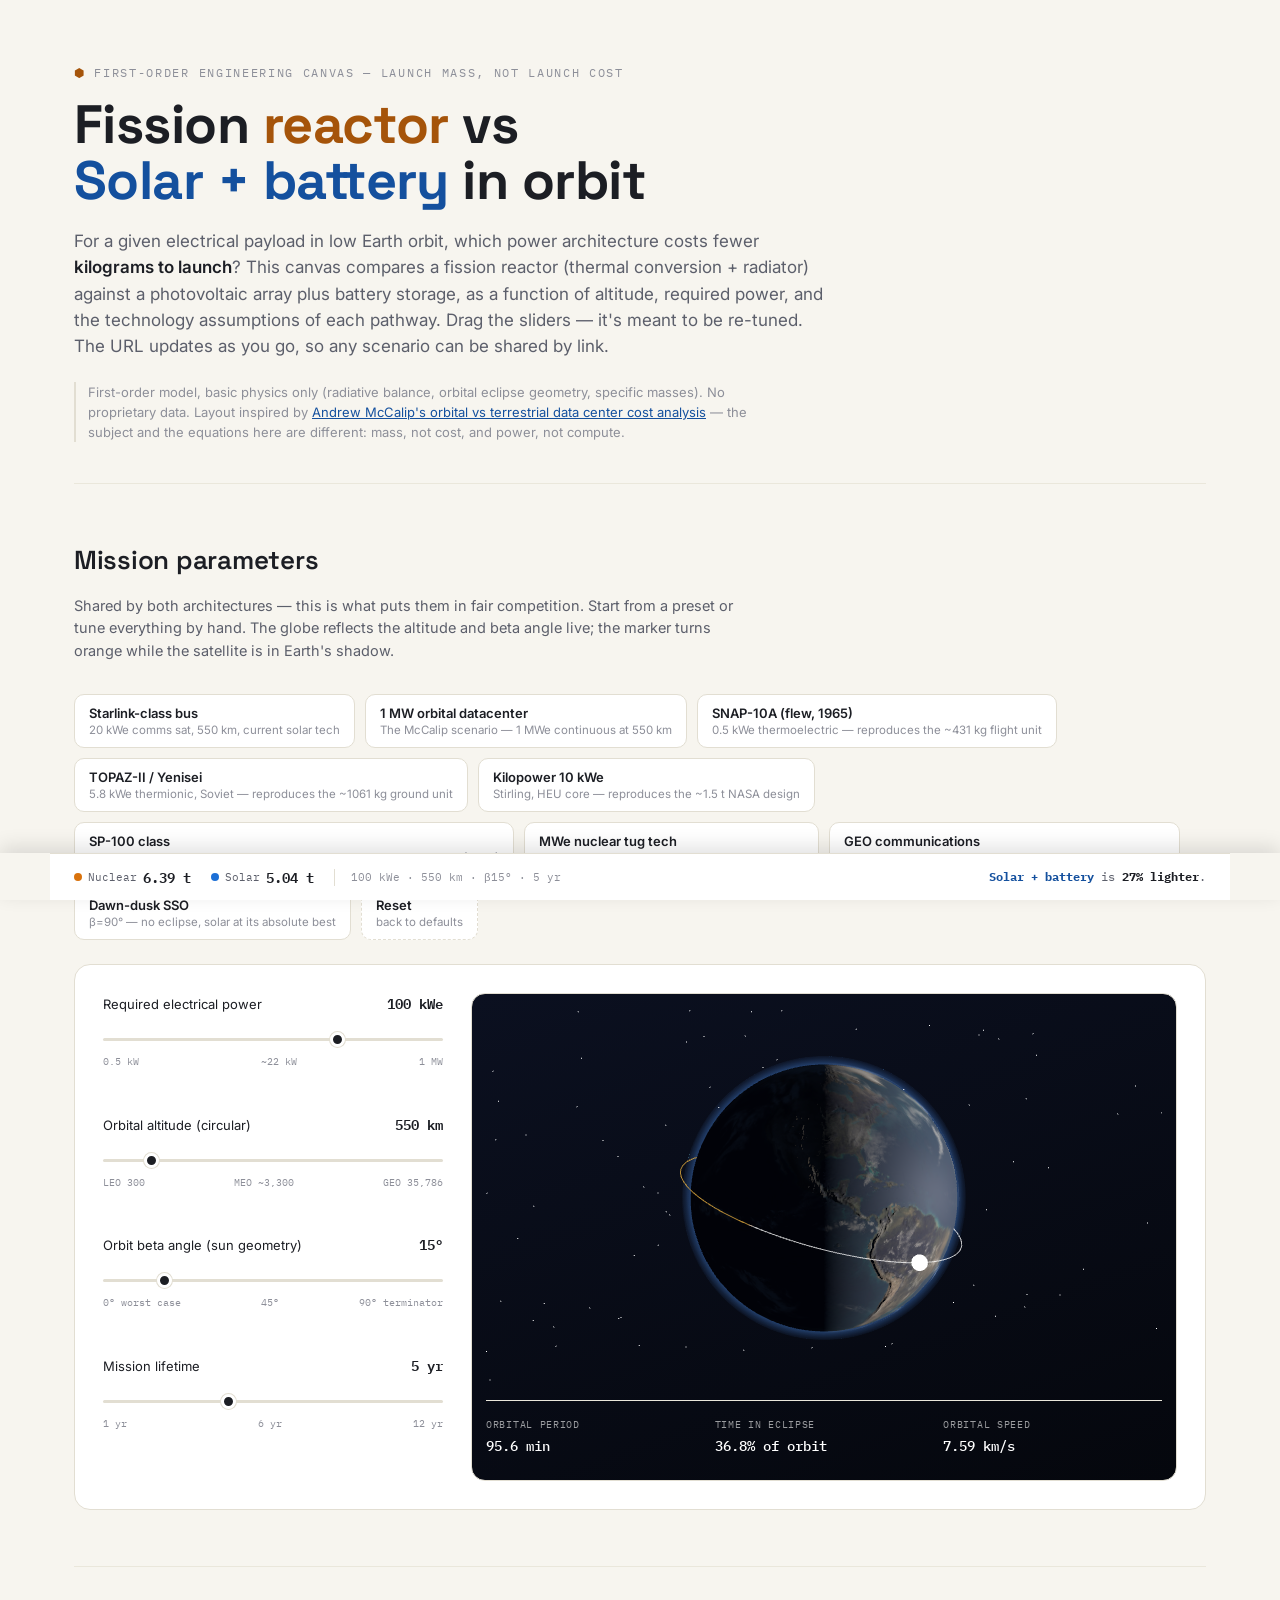
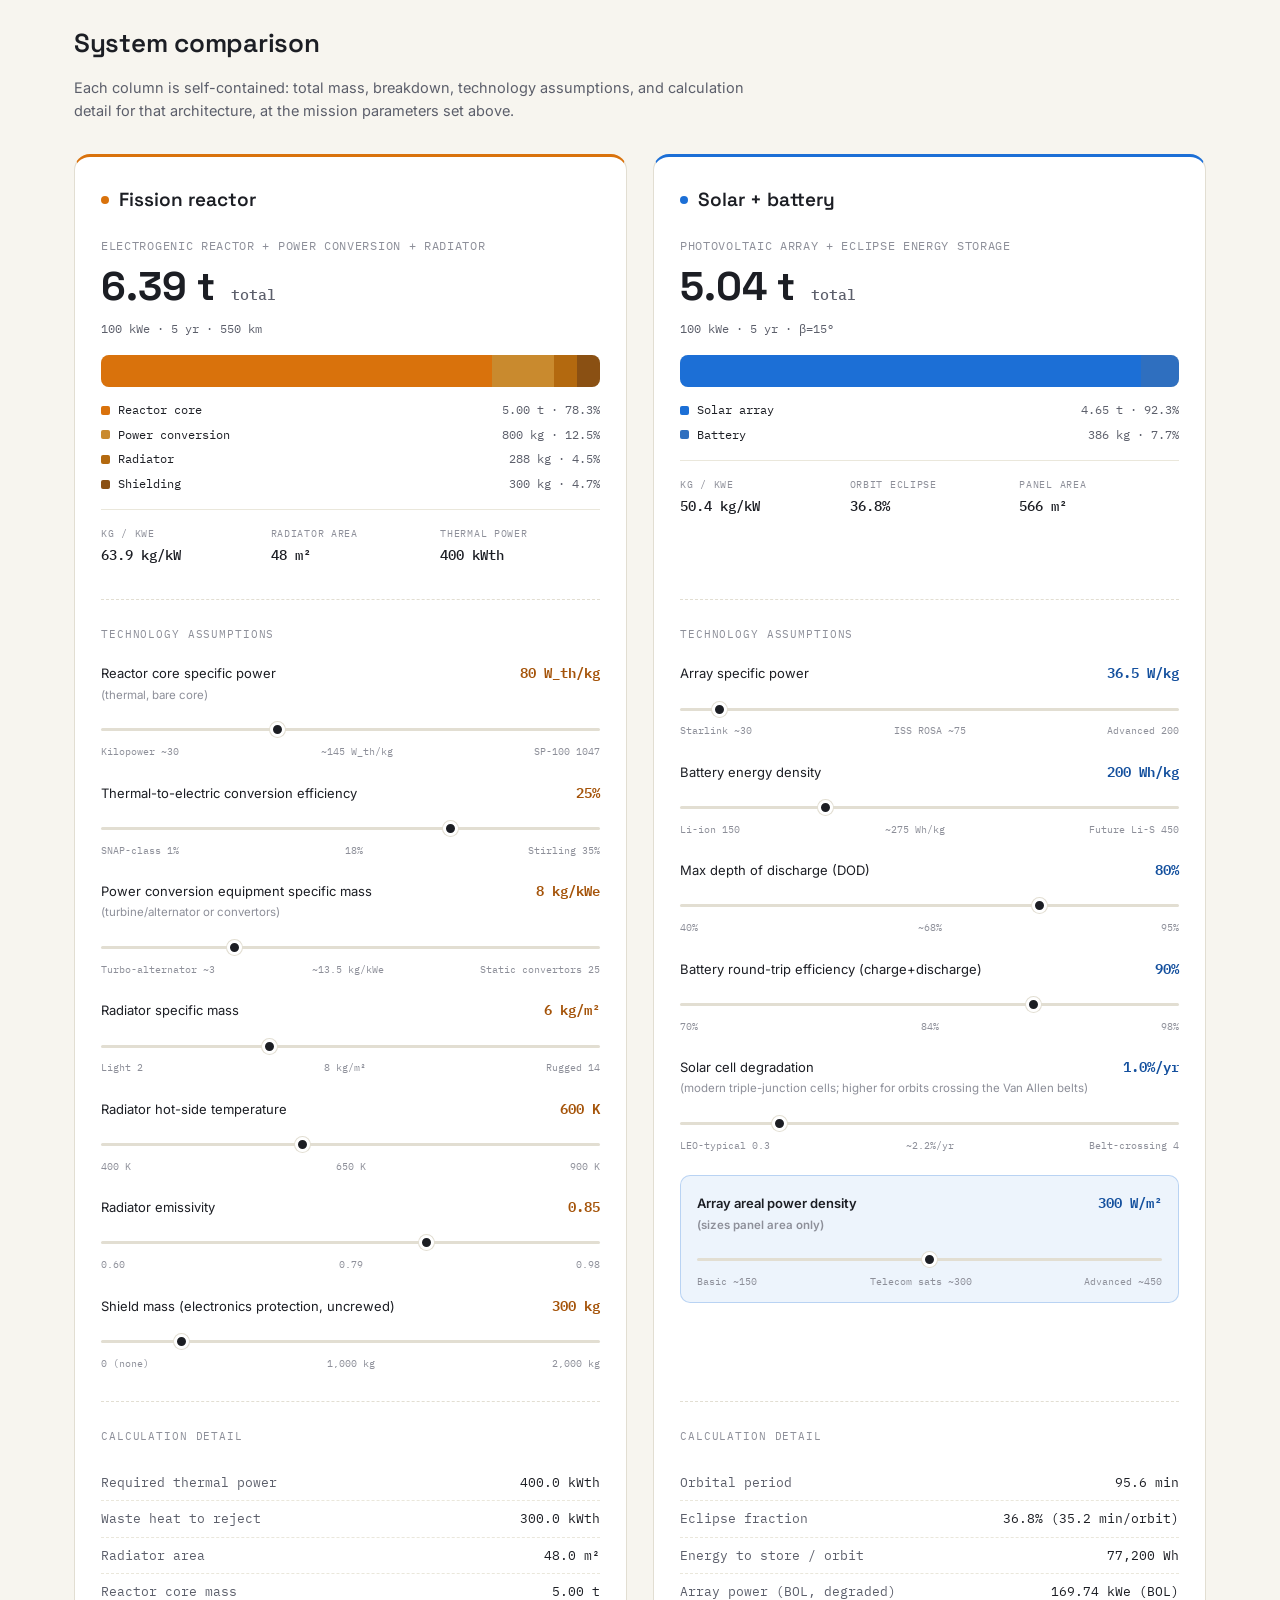
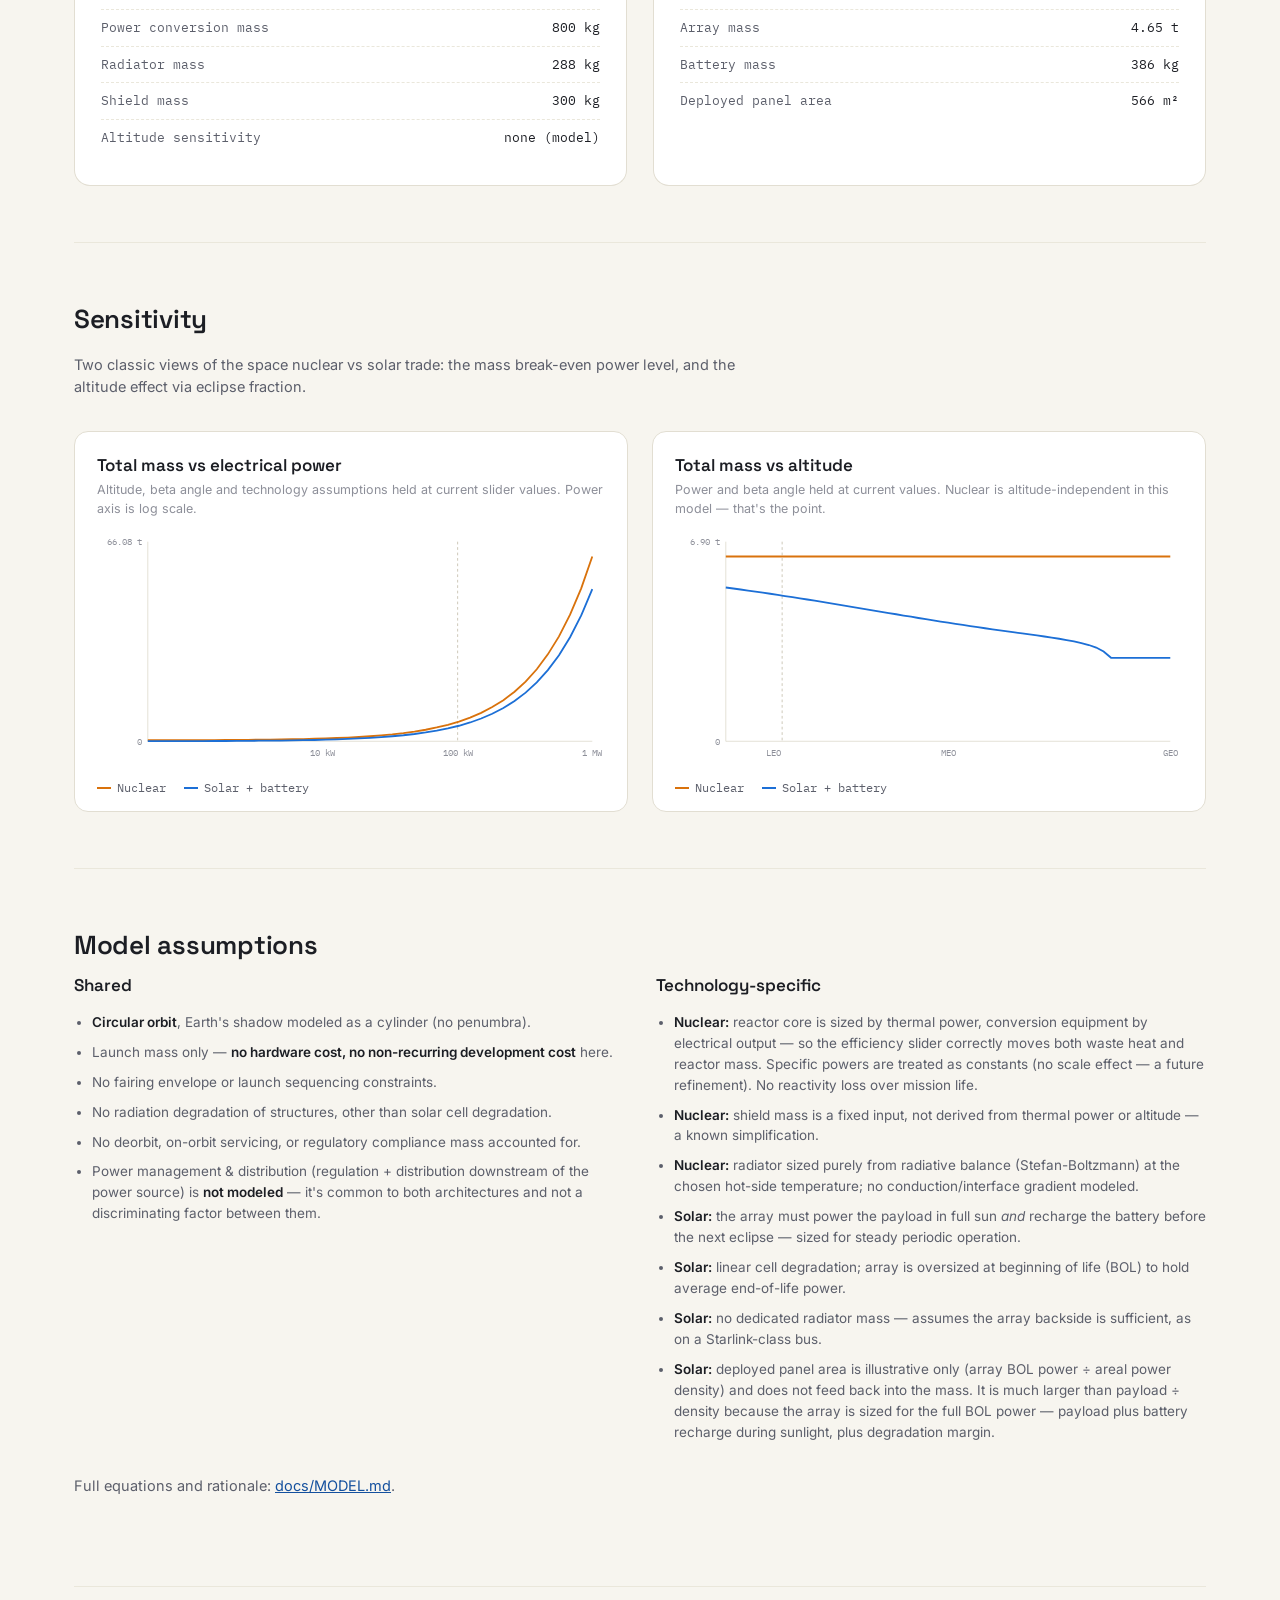
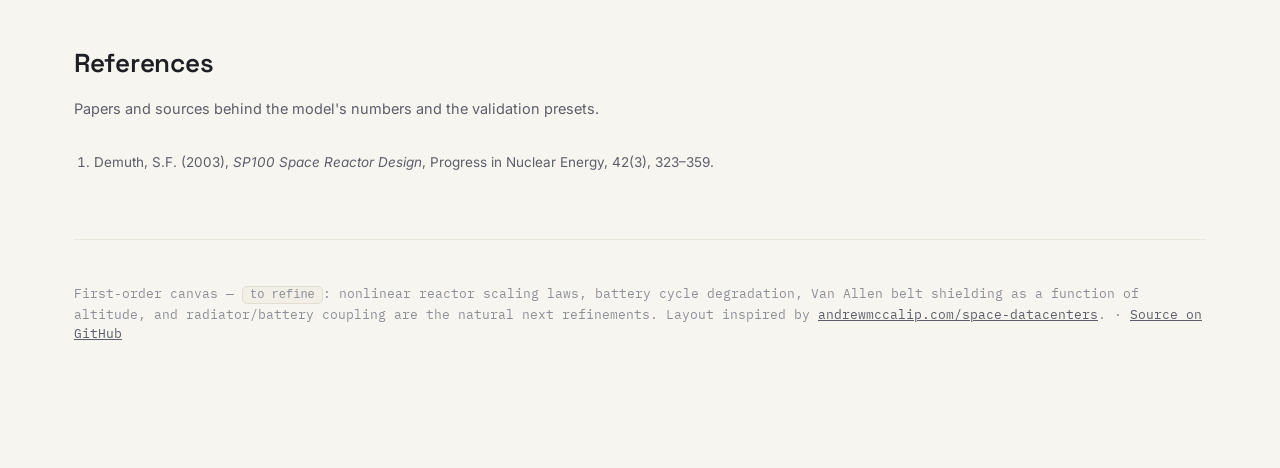
==== index.html @ 96363831 "Blue title for solar side, plain marks on array specific power, add References section - "Solar + ba" ====
<!DOCTYPE html>
<html lang="en">
<head>
<meta charset="UTF-8">
<meta name="viewport" content="width=device-width, initial-scale=1">
<title>Orbital Power Mass — Fission Reactor vs Solar + Battery</title>
<meta name="description" content="Interactive first-order comparison of launch mass for a fission reactor vs a solar array + battery power system in Earth orbit.">
<link rel="icon" href="data:image/svg+xml,%3Csvg xmlns='http://www.w3.org/2000/svg' viewBox='0 0 100 100'%3E%3Ctext y='.9em' font-size='90'%3E%E2%AC%A2%3C/text%3E%3C/svg%3E">
<link rel="preconnect" href="https://fonts.googleapis.com">
<link href="https://fonts.googleapis.com/css2?family=Space+Grotesk:wght@500;600;700&family=IBM+Plex+Mono:wght@400;500;600&family=Inter:wght@400;500;600;700&display=swap" rel="stylesheet">
<link rel="stylesheet" href="assets/css/main.css">
</head>
<body>

<div class="page">
<div class="wrap main-col">
<header class="top">
  <div class="eyebrow"><span>⬢</span> First-order engineering canvas — launch mass, not launch cost</div>
  <h1>Fission <em>reactor</em> vs<br><em class="b">Solar + battery</em> in orbit</h1>
  <p class="lede">For a given electrical payload in low Earth orbit, which power architecture costs fewer
  <strong>kilograms to launch</strong>? This canvas compares a fission reactor (thermal conversion + radiator)
  against a photovoltaic array plus battery storage, as a function of altitude, required power, and the
  technology assumptions of each pathway. Drag the sliders — it's meant to be re-tuned. The URL updates as
  you go, so any scenario can be shared by link.</p>
  <p class="note">First-order model, basic physics only (radiative balance, orbital eclipse geometry, specific
  masses). No proprietary data. Layout inspired by
  <a href="https://andrewmccalip.com/space-datacenters" target="_blank" rel="noopener">Andrew McCalip's orbital
  vs terrestrial data center cost analysis</a> — the subject and the equations here are different: mass, not
  cost, and power, not compute.</p>
</header>

<!-- ================= MISSION PARAMETERS + 3D ================= -->
<section id="mission">
  <h2>Mission parameters</h2>
  <p class="section-sub">Shared by both architectures — this is what puts them in fair competition.
  Start from a preset or tune everything by hand. The globe reflects the altitude and beta angle live;
  the marker turns orange while the satellite is in Earth's shadow.</p>
  <div class="preset-bar" id="presets"></div>
  <div class="mission-box">
    <div class="mission-sliders">
      <div class="param-grid one" data-params="mission"></div>
    </div>
    <div class="orbit-box">
      <div class="earth3d" id="earth3d"></div>
      <div class="metrics-row orbit-metrics">
        <div class="metric"><div class="k">Orbital period</div><div class="v" id="o-orbit-period">—</div></div>
        <div class="metric"><div class="k">Time in eclipse</div><div class="v" id="o-orbit-eclipse">—</div></div>
        <div class="metric"><div class="k">Orbital speed</div><div class="v" id="o-orbit-speed">—</div></div>
      </div>
    </div>
  </div>
</section>

<!-- ================= TWO-SYSTEM COMPARISON ================= -->
<section id="compare">
  <h2>System comparison</h2>
  <p class="section-sub">Each column is self-contained: total mass, breakdown, technology assumptions, and
  calculation detail for that architecture, at the mission parameters set above.</p>

  <div class="compare-columns">

    <!-- ===== NUCLEAR COLUMN ===== -->
    <!-- Each direct child is a "row group" that lines up with its counterpart
         in the solar column via CSS subgrid — sections land at the same
         height across both columns, even when content length differs. -->
    <div class="tech-column nuclear">
      <div class="col-row">
        <div class="col-head"><span class="dot nuclear"></span><h3>Fission reactor</h3></div>
        <div class="col-sub">Electrogenic reactor + power conversion + radiator</div>
      </div>

      <div class="col-row">
        <div class="card-total" id="n-total">— <small>kg</small></div>
        <div class="card-sub" id="n-sub">—</div>
        <div class="stackbar" id="n-bar"></div>
        <div class="legend" id="n-legend"></div>
        <div class="metrics-row">
          <div class="metric"><div class="k">kg / kWe</div><div class="v" id="n-kgkw">—</div></div>
          <div class="metric"><div class="k">Radiator area</div><div class="v" id="n-area">—</div></div>
          <div class="metric"><div class="k">Thermal power</div><div class="v" id="n-thermal">—</div></div>
        </div>
      </div>

      <div class="col-row"><div class="section-divider"><span class="lbl">Technology assumptions</span></div></div>
      <div class="col-row"><div data-params="nuclear"></div></div>

      <div class="col-row"><div class="section-divider"><span class="lbl">Calculation detail</span></div></div>
      <div class="col-row">
        <div class="out-row"><span class="k">Required thermal power</span><span class="v" id="o-nth">—</span></div>
        <div class="out-row"><span class="k">Waste heat to reject</span><span class="v" id="o-nwaste">—</span></div>
        <div class="out-row"><span class="k">Radiator area</span><span class="v" id="o-narea">—</span></div>
        <div class="out-row"><span class="k">Reactor core mass</span><span class="v" id="o-ncore">—</span></div>
        <div class="out-row"><span class="k">Power conversion mass</span><span class="v" id="o-nconv">—</span></div>
        <div class="out-row"><span class="k">Radiator mass</span><span class="v" id="o-nradm">—</span></div>
        <div class="out-row"><span class="k">Shield mass</span><span class="v" id="o-nshieldm">—</span></div>
        <div class="out-row"><span class="k">Altitude sensitivity</span><span class="v">none (model)</span></div>
      </div>
    </div>

    <!-- ===== SOLAR COLUMN ===== -->
    <div class="tech-column solar">
      <div class="col-row">
        <div class="col-head"><span class="dot solar"></span><h3>Solar + battery</h3></div>
        <div class="col-sub">Photovoltaic array + eclipse energy storage</div>
      </div>

      <div class="col-row">
        <div class="card-total" id="s-total">— <small>kg</small></div>
        <div class="card-sub" id="s-sub">—</div>
        <div class="stackbar" id="s-bar"></div>
        <div class="legend" id="s-legend"></div>
        <div class="metrics-row">
          <div class="metric"><div class="k">kg / kWe</div><div class="v" id="s-kgkw">—</div></div>
          <div class="metric"><div class="k">Orbit eclipse</div><div class="v" id="s-eclipse">—</div></div>
          <div class="metric"><div class="k">Panel area</div><div class="v" id="s-panelarea">—</div></div>
        </div>
      </div>

      <div class="col-row"><div class="section-divider"><span class="lbl">Technology assumptions</span></div></div>
      <div class="col-row"><div data-params="solar"></div></div>

      <div class="col-row"><div class="section-divider"><span class="lbl">Calculation detail</span></div></div>
      <div class="col-row">
        <div class="out-row"><span class="k">Orbital period</span><span class="v" id="o-period">—</span></div>
        <div class="out-row"><span class="k">Eclipse fraction</span><span class="v" id="o-fe">—</span></div>
        <div class="out-row"><span class="k">Energy to store / orbit</span><span class="v" id="o-ebatt">—</span></div>
        <div class="out-row"><span class="k">Array power (BOL, degraded)</span><span class="v" id="o-parray">—</span></div>
        <div class="out-row"><span class="k">Array mass</span><span class="v" id="o-sarr">—</span></div>
        <div class="out-row"><span class="k">Battery mass</span><span class="v" id="o-sbattm">—</span></div>
        <div class="out-row"><span class="k">Deployed panel area</span><span class="v" id="o-parea">—</span></div>
      </div>
    </div>

  </div>
</section>

<!-- ================= CHARTS ================= -->
<section id="charts">
  <h2>Sensitivity</h2>
  <p class="section-sub">Two classic views of the space nuclear vs solar trade: the mass break-even power
  level, and the altitude effect via eclipse fraction.</p>
  <div class="chart-grid">
    <div class="chart-box">
      <h3>Total mass vs electrical power</h3>
      <div class="chart-cap">Altitude, beta angle and technology assumptions held at current slider values. Power axis is log scale.</div>
      <svg class="chart" id="chartPower" viewBox="0 0 560 260"></svg>
      <div class="chart-legend">
        <span><i class="sw" style="background:var(--nuclear)"></i>Nuclear</span>
        <span><i class="sw" style="background:var(--solar)"></i>Solar + battery</span>
      </div>
    </div>
    <div class="chart-box">
      <h3>Total mass vs altitude</h3>
      <div class="chart-cap">Power and beta angle held at current values. Nuclear is altitude-independent in this model — that's the point.</div>
      <svg class="chart" id="chartAlt" viewBox="0 0 560 260"></svg>
      <div class="chart-legend">
        <span><i class="sw" style="background:var(--nuclear)"></i>Nuclear</span>
        <span><i class="sw" style="background:var(--solar)"></i>Solar + battery</span>
      </div>
    </div>
  </div>
</section>

<!-- ================= ASSUMPTIONS ================= -->
<section id="assumptions">
  <h2>Model assumptions</h2>
  <div class="assume-grid">
    <div>
      <h3 style="margin-bottom:14px;">Shared</h3>
      <ul class="assume">
        <li><b>Circular orbit</b>, Earth's shadow modeled as a cylinder (no penumbra).</li>
        <li>Launch mass only — <b>no hardware cost, no non-recurring development cost</b> here.</li>
        <li>No fairing envelope or launch sequencing constraints.</li>
        <li>No radiation degradation of structures, other than solar cell degradation.</li>
        <li>No deorbit, on-orbit servicing, or regulatory compliance mass accounted for.</li>
        <li>Power management &amp; distribution (regulation + distribution downstream of the power source) is <b>not modeled</b> — it's common to both architectures and not a discriminating factor between them.</li>
      </ul>
    </div>
    <div>
      <h3 style="margin-bottom:14px;">Technology-specific</h3>
      <ul class="assume">
        <li><b>Nuclear:</b> reactor core is sized by thermal power, conversion equipment by electrical output — so the efficiency slider correctly moves both waste heat and reactor mass. Specific powers are treated as constants (no scale effect — a future refinement). No reactivity loss over mission life.</li>
        <li><b>Nuclear:</b> shield mass is a fixed input, not derived from thermal power or altitude — a known simplification.</li>
        <li><b>Nuclear:</b> radiator sized purely from radiative balance (Stefan-Boltzmann) at the chosen hot-side temperature; no conduction/interface gradient modeled.</li>
        <li><b>Solar:</b> the array must power the payload in full sun <i>and</i> recharge the battery before the next eclipse — sized for steady periodic operation.</li>
        <li><b>Solar:</b> linear cell degradation; array is oversized at beginning of life (BOL) to hold average end-of-life power.</li>
        <li><b>Solar:</b> no dedicated radiator mass — assumes the array backside is sufficient, as on a Starlink-class bus.</li>
        <li><b>Solar:</b> deployed panel area is illustrative only (array BOL power ÷ areal power density) and does not feed back into the mass. It is much larger than payload ÷ density because the array is sized for the full BOL power — payload plus battery recharge during sunlight, plus degradation margin.</li>
      </ul>
    </div>
  </div>
  <p class="section-sub" style="margin-top:24px;">Full equations and rationale:
  <a href="https://github.com/mathieu542/nuclearspacepower/blob/main/docs/MODEL.md">docs/MODEL.md</a>.</p>
</section>

<!-- ================= REFERENCES ================= -->
<section id="references">
  <h2>References</h2>
  <p class="section-sub">Papers and sources behind the model's numbers and the validation presets.</p>
  <ol class="refs">
    <li>Demuth, S.F. (2003), <i>SP100 Space Reactor Design</i>, Progress in Nuclear Energy, 42(3), 323–359.</li>
  </ol>
</section>

</div>

<!-- ================= RESULT RAIL ================= -->
<!-- Sticky in the margin on wide screens; collapses to a fixed bottom bar
     on narrow screens, mirroring the reference site's persistent result panel. -->
<aside class="result-rail" id="resultRail">

  <div class="rail-card nuclear">
    <div class="rail-card-title">Fission reactor</div>
    <div class="rail-card-total" id="rail-n-total">—</div>
    <div class="rail-minibars" id="rail-n-bars"></div>
    <div class="rail-divider"></div>
    <div class="rail-metrics" id="rail-n-metrics"></div>
  </div>

  <div class="rail-card solar">
    <div class="rail-card-title">Solar + battery</div>
    <div class="rail-card-total" id="rail-s-total">—</div>
    <div class="rail-minibars" id="rail-s-bars"></div>
    <div class="rail-divider"></div>
    <div class="rail-metrics" id="rail-s-metrics"></div>
  </div>

  <div class="rail-card mission">
    <div class="rail-card-title">Mission</div>
    <div class="rail-metrics" id="rail-mission"></div>
  </div>

  <!-- Condensed view shown only on narrow screens (fixed bottom bar). -->
  <div class="rail-bottom">
    <div class="rail-bottom-item nuclear"><span class="rail-dot nuclear"></span><span class="rail-bottom-name">Nuclear</span><span class="rail-bottom-val" id="rail-n-total-sm">—</span></div>
    <div class="rail-bottom-item solar"><span class="rail-dot solar"></span><span class="rail-bottom-name">Solar</span><span class="rail-bottom-val" id="rail-s-total-sm">—</span></div>
    <div class="rail-bottom-mission" id="rail-mission-sm">—</div>
    <div class="rail-bottom-verdict" id="rail-verdict-sm">—</div>
  </div>

</aside>

</div>

<footer>
  <div class="wrap">
    First-order canvas — <code class="pill">to refine</code>: nonlinear reactor scaling laws, battery cycle
    degradation, Van Allen belt shielding as a function of altitude, and radiator/battery coupling are the
    natural next refinements. Layout inspired by
    <a href="https://andrewmccalip.com/space-datacenters" target="_blank" rel="noopener">andrewmccalip.com/space-datacenters</a>.
    · <a href="https://github.com/mathieu542/nuclearspacepower">Source on GitHub</a>
  </div>
</footer>

<script type="module" src="assets/js/main.js"></script>
</body>
</html>
---- assets/css/main.css ----
:root{
  --bg:#f7f5ef;
  --panel:#ffffff;
  --panel2:#f1efe6;
  --border:#e2ded2;
  --border-soft:#eae7db;
  --text:#1c1e24;
  --text-dim:#5c5f6b;
  --text-faint:#8d8f99;
  --nuclear:#d9720c;
  --nuclear-soft:rgba(217,114,12,0.08);
  --nuclear-dark:#a5540a;
  --solar:#1c6fd6;
  --solar-soft:rgba(28,111,214,0.08);
  --solar-dark:#14509e;
  --good:#1f9d6f;
  --warn:#c73e3e;
  --mono:'IBM Plex Mono',ui-monospace,monospace;
  --disp:'Space Grotesk',sans-serif;
  --body:'Inter',sans-serif;
}
*{box-sizing:border-box;}
html{background:var(--bg);}
body{
  margin:0;background:var(--bg);color:var(--text);font-family:var(--body);
  line-height:1.55;-webkit-font-smoothing:antialiased;
}
.wrap{max-width:1180px;margin:0 auto;padding:0 24px;}
a{color:var(--solar-dark);}

/* ---------- page grid: main column + sticky result rail ---------- */
/* Capping the main column's own width and centering it within its grid
   track (rather than letting it stretch to fill all available space)
   keeps the composition feeling centered and contained on wide screens,
   instead of a wide-open main column with a lone rail stranded far to
   its right. */
.page{max-width:1400px;margin:0 auto;display:grid;grid-template-columns:minmax(0,1fr) 300px;gap:0 28px;padding:0 24px;}
.page .wrap.main-col{max-width:900px;width:100%;margin:0 auto;padding:0;}
@media(max-width:1300px){
  .page{grid-template-columns:1fr;padding:0;}
  .page .wrap.main-col{max-width:1180px;margin:0 auto;padding:0 24px;}
}

/* ---------- header ---------- */
header.top{padding:64px 0 28px;border-bottom:1px solid var(--border-soft);}
.eyebrow{font-family:var(--mono);font-size:12px;letter-spacing:.14em;text-transform:uppercase;color:var(--text-faint);margin-bottom:14px;}
.eyebrow span{color:var(--nuclear-dark);}
h1{font-family:var(--disp);font-weight:700;font-size:clamp(32px,5vw,54px);line-height:1.05;margin:0 0 18px;letter-spacing:-.01em;}
h1 em{font-style:normal;color:var(--nuclear-dark);}
h1 em.b{color:var(--solar-dark);}
.lede{max-width:760px;color:var(--text-dim);font-size:17px;}
.lede strong{color:var(--text);font-weight:600;}
.note{margin-top:22px;font-size:13px;color:var(--text-faint);border-left:2px solid var(--border);padding-left:12px;max-width:700px;}

section{padding:56px 0;border-bottom:1px solid var(--border-soft);}
h2{font-family:var(--disp);font-size:26px;font-weight:600;margin:0 0 6px;letter-spacing:-.01em;}
h3{font-family:var(--disp);font-size:17px;font-weight:600;margin:0 0 4px;}
.section-sub{color:var(--text-dim);font-size:14.5px;max-width:680px;margin-bottom:32px;}

/* ---------- presets ---------- */
.preset-bar{display:flex;flex-wrap:wrap;gap:10px;margin-bottom:24px;}
.preset-btn{
  font-family:var(--body);text-align:left;cursor:pointer;
  background:var(--panel);border:1px solid var(--border);border-radius:10px;
  padding:10px 14px;display:flex;flex-direction:column;gap:2px;
  transition:border-color .15s ease, background .15s ease;
}
.preset-btn:hover{border-color:var(--text-dim);background:var(--panel2);}
.preset-btn b{font-size:13px;color:var(--text);font-weight:600;}
.preset-btn span{font-size:11.5px;color:var(--text-faint);}
.preset-btn.reset{border-style:dashed;}

/* ---------- shared param grid ---------- */
.param-grid{display:grid;grid-template-columns:1fr 1fr 1fr;gap:22px 30px;}
.param-grid.two{grid-template-columns:1fr 1fr;}
.param-grid.one{grid-template-columns:1fr;}
@media(max-width:900px){.param-grid{grid-template-columns:1fr 1fr;}}
@media(max-width:600px){.param-grid,.param-grid.two{grid-template-columns:1fr;}}

/* ---------- mission + 3D: one unified panel, full body width ---------- */
/* Sliders and globe share a single card so there's no risk of one column
   looking "orphaned" with blank space around it — the globe fills whatever
   height the slider column needs (align-items:stretch), so any height
   mismatch just means a bit more sky is visible, never a blank gap. */
.mission-box{
  background:var(--panel);border:1px solid var(--border);border-radius:16px;
  padding:28px;display:grid;grid-template-columns:340px 1fr;gap:28px;align-items:stretch;
}
@media(max-width:860px){.mission-box{grid-template-columns:1fr;}}
.mission-sliders{padding-bottom:4px;}
.orbit-box{background:linear-gradient(160deg,#0b1020,#05070d);border:1px solid var(--border);border-radius:14px;padding:14px 14px 16px;display:flex;flex-direction:column;}
.earth3d{width:100%;flex:1;min-height:380px;border-radius:10px;overflow:hidden;}
.earth3d canvas{display:block;border-radius:10px;}
.orbit-metrics{margin-top:12px;border-top:1px solid rgba(255,255,255,0.12);padding-top:14px;}
.orbit-metrics.metrics-row .metric .k{color:rgba(255,255,255,0.6);}
.orbit-metrics.metrics-row .metric .v{color:#fff;}

/* ---------- two-system columns ---------- */
/* Each tech-column's direct children are "row groups" (.col-row). Using
   subgrid lets matching sections (header, totals, assumptions, calc detail)
   share the same row height across both columns — the taller column's
   content sets the height, the shorter one gets blank space, matching the
   reference layout's aligned sections. */
.compare-columns{display:grid;grid-template-columns:1fr 1fr;column-gap:26px;align-items:start;}
@media(max-width:900px){.compare-columns{grid-template-columns:1fr;}}
.tech-column{background:var(--panel);border:1px solid var(--border);border-radius:16px;padding:28px 26px 30px;
  display:grid;grid-template-rows:subgrid;grid-row:span 6;row-gap:0;}
@media(max-width:900px){.tech-column{display:block;}}
.col-row + .col-row{margin-top:0;}
.tech-column.nuclear{border-top:3px solid var(--nuclear);}
.tech-column.solar{border-top:3px solid var(--solar);}
.col-head{display:flex;align-items:center;gap:10px;margin-bottom:22px;}
.dot{width:8px;height:8px;border-radius:50%;display:inline-block;flex:none;}
.dot.nuclear{background:var(--nuclear);}
.dot.solar{background:var(--solar);}
.col-head h3{margin:0;font-size:19px;}
.col-sub{font-family:var(--mono);font-size:11.5px;letter-spacing:.06em;text-transform:uppercase;color:var(--text-faint);}

.card-total{font-family:var(--disp);font-weight:700;font-size:40px;margin:2px 0 2px;}
.card-total small{font-family:var(--mono);font-size:15px;color:var(--text-dim);font-weight:500;margin-left:6px;}
.card-sub{font-family:var(--mono);font-size:12px;color:var(--text-dim);margin-bottom:16px;}

.stackbar{height:32px;border-radius:8px;overflow:hidden;display:flex;background:var(--border-soft);margin-bottom:14px;}
.stackbar div{height:100%;transition:width .25s ease;}
.legend{display:flex;flex-direction:column;gap:6px;font-family:var(--mono);font-size:12px;margin-bottom:16px;}
.legend-row{display:flex;justify-content:space-between;color:var(--text-dim);}
.legend-row .seg{display:flex;align-items:center;gap:8px;color:var(--text);}
.legend-row .sw{width:9px;height:9px;border-radius:2px;flex:none;}

.metrics-row{display:grid;grid-template-columns:1fr 1fr 1fr;gap:10px;padding-top:16px;border-top:1px solid var(--border-soft);margin-bottom:6px;}
.metric{font-family:var(--mono);}
.metric .k{font-size:10px;text-transform:uppercase;letter-spacing:.07em;color:var(--text-faint);}
.metric .v{font-size:14px;color:var(--text);font-weight:500;margin-top:3px;}

.section-divider{margin:26px 0 18px;padding-top:20px;border-top:1px dashed var(--border);}
.section-divider .lbl{font-family:var(--mono);font-size:11px;letter-spacing:.08em;text-transform:uppercase;color:var(--text-faint);}

/* ---------- sliders ---------- */
.field{margin-bottom:22px;}
.field:last-child{margin-bottom:4px;}
.field-top{display:flex;justify-content:space-between;align-items:baseline;margin-bottom:9px;gap:10px;}
.field-label{font-size:13px;color:var(--text);}
.field-note{color:var(--text-faint);font-size:11.5px;}
.field-val{font-family:var(--mono);font-size:13.5px;color:var(--nuclear-dark);font-weight:600;white-space:nowrap;}
[data-params="mission"] .field-val{color:var(--text);}
.solar .field-val,.field-val.solar-v{color:var(--solar-dark);}
input[type=range]{
  -webkit-appearance:none;appearance:none;width:100%;height:3px;
  background:var(--border);border-radius:3px;outline:none;margin:0;
}
input[type=range]::-webkit-slider-thumb{
  -webkit-appearance:none;width:15px;height:15px;border-radius:50%;
  background:var(--text);cursor:pointer;border:3px solid var(--panel);box-shadow:0 0 0 1px var(--border);
}
input[type=range]::-moz-range-thumb{
  width:15px;height:15px;border-radius:50%;background:var(--text);cursor:pointer;border:3px solid var(--panel);
}
.range-marks{display:flex;justify-content:space-between;font-family:var(--mono);font-size:10px;color:var(--text-faint);margin-top:6px;}

/* Named reference points (e.g. a specific real-world data point) positioned
   proportionally under the track, distinct from the 3 edge/mid marks. */
.slider-wrap{position:relative;}
.field.has-refs .range-marks{margin-top:22px;}
.ref-tick{position:absolute;top:9px;transform:translateX(-50%);display:flex;flex-direction:column;align-items:center;pointer-events:none;}
/* Near-edge refs anchor their label to the tick rather than centering it,
   so it never overflows the slider on the left/right. */
.ref-tick.ref-left{transform:none;align-items:flex-start;}
.ref-tick.ref-right{transform:translateX(-100%);align-items:flex-end;}
.ref-dot{width:5px;height:5px;border-radius:50%;background:var(--text-faint);margin-bottom:3px;}
.ref-label{font-family:var(--mono);font-size:9.5px;color:var(--text-faint);white-space:nowrap;}

/* ---------- outputs list ---------- */
.out-row{display:flex;justify-content:space-between;padding:8px 0;border-bottom:1px dashed var(--border-soft);font-family:var(--mono);font-size:12.5px;}
.out-row:last-child{border-bottom:none;}
.out-row .k{color:var(--text-dim);}
.out-row .v{color:var(--text);}

/* ---------- result rail: sticky margin cards (wide) / fixed bottom bar (narrow) ---------- */
.result-rail{grid-column:2;grid-row:1;align-self:start;position:sticky;top:24px;
  display:flex;flex-direction:column;gap:16px;}

.rail-card{background:var(--panel);border:1px solid var(--border);border-radius:12px;
  padding:16px 18px;border-left:3px solid var(--border);}
.rail-card.nuclear{border-left-color:var(--nuclear);}
.rail-card.solar{border-left-color:var(--solar);}
.rail-card.mission{border-left-color:var(--text-faint);}
.rail-card.mission .rail-card-title{margin-bottom:12px;}
.rail-card-title{font-size:12.5px;color:var(--text-dim);margin-bottom:2px;}
.rail-card-total{font-family:var(--disp);font-weight:700;font-size:24px;margin-bottom:14px;}

.rail-minibars{display:flex;flex-direction:column;gap:8px;margin-bottom:12px;}
.mbar-row{display:grid;grid-template-columns:84px 1fr auto;align-items:center;gap:8px;font-family:var(--mono);font-size:10.5px;}
.mbar-label{color:var(--text-dim);white-space:nowrap;overflow:hidden;text-overflow:ellipsis;}
.mbar-track{height:6px;border-radius:3px;background:var(--border-soft);overflow:hidden;}
.mbar-fill{height:100%;border-radius:3px;}
.mbar-val{color:var(--text);white-space:nowrap;}

.rail-divider{border-top:1px dashed var(--border);margin-bottom:10px;}
.rail-metrics{display:flex;flex-direction:column;gap:6px;}
.rail-metric-row{display:flex;justify-content:space-between;font-family:var(--mono);font-size:11px;}
.rail-metric-row .k{color:var(--text-faint);}
.rail-metric-row .v{color:var(--text);font-weight:500;}

/* Bottom-bar condensed view — hidden on wide screens. */
.rail-bottom{display:none;}

@media(max-width:1300px){
  .result-rail{position:fixed;left:0;right:0;bottom:0;top:auto;z-index:40;
    box-shadow:0 -6px 20px rgba(0,0,0,0.12);flex-direction:row;gap:0;}
  .rail-card{display:none;}
  .rail-bottom{display:flex;align-items:center;gap:20px;background:var(--panel);
    border-top:1px solid var(--border);max-width:1180px;margin:0 auto;width:100%;
    padding:12px 24px;}
  .rail-bottom-item{display:flex;align-items:center;gap:6px;font-family:var(--mono);}
  .rail-bottom-item .rail-dot{width:8px;height:8px;border-radius:50%;flex:none;}
  .rail-bottom-item .rail-dot.nuclear{background:var(--nuclear);}
  .rail-bottom-item .rail-dot.solar{background:var(--solar);}
  .rail-bottom-name{font-size:11px;color:var(--text-dim);}
  .rail-bottom-val{font-size:14px;font-weight:600;color:var(--text);}
  .rail-bottom-mission{font-family:var(--mono);font-size:11px;color:var(--text-faint);
    padding-left:16px;border-left:1px solid var(--border);white-space:nowrap;}
  .rail-bottom-verdict{flex:1;text-align:right;font-family:var(--mono);font-size:12px;
    color:var(--text-dim);white-space:nowrap;overflow:hidden;text-overflow:ellipsis;}
  .rail-bottom-verdict b{color:var(--text);}
  .rail-bottom-verdict .win-nuclear{color:var(--nuclear-dark);}
  .rail-bottom-verdict .win-solar{color:var(--solar-dark);}
  .rail-bottom-verdict .be{display:none;}
  body{padding-bottom:56px;}
}
@media(max-width:900px){
  /* Drop the mission strip before things get too tight to avoid wrapping. */
  .rail-bottom-mission{display:none;}
}
@media(max-width:640px){
  .rail-bottom{flex-wrap:wrap;padding:10px 16px;}
  .rail-bottom-verdict{width:100%;text-align:left;white-space:normal;order:3;}
  body{padding-bottom:78px;}
}

/* ---------- highlighted standalone slider ---------- */
.field-highlight{background:var(--solar-soft);border:1px solid rgba(28,111,214,0.25);border-radius:10px;padding:16px 16px 12px;margin-top:4px;}
.field-highlight .field-label{font-weight:600;}

/* ---------- charts ---------- */
.chart-grid{display:grid;grid-template-columns:1fr 1fr;gap:24px;}
@media(max-width:900px){.chart-grid{grid-template-columns:1fr;}}
.chart-box{background:var(--panel);border:1px solid var(--border);border-radius:14px;padding:20px 22px 14px;}
.chart-box h3{margin-bottom:2px;}
.chart-cap{font-size:12.5px;color:var(--text-faint);margin-bottom:10px;}
svg.chart{width:100%;height:auto;overflow:visible;}
.axis-label{font-family:var(--mono);font-size:9.5px;fill:var(--text-faint);}
.chart-legend{display:flex;gap:18px;margin-top:8px;font-family:var(--mono);font-size:11.5px;color:var(--text-dim);}
.chart-legend span{display:inline-flex;align-items:center;gap:6px;}
.chart-legend .sw{width:14px;height:2px;display:inline-block;}

/* ---------- assumptions ---------- */
.assume-grid{display:grid;grid-template-columns:1fr 1fr;gap:32px;}
@media(max-width:820px){.assume-grid{grid-template-columns:1fr;}}
ul.assume{margin:0;padding-left:18px;color:var(--text-dim);font-size:13.5px;}
ul.assume li{margin-bottom:9px;}
ul.assume li b{color:var(--text);font-weight:600;}

/* ---------- references ---------- */
ol.refs{margin:0;padding-left:20px;color:var(--text-dim);font-size:13.5px;}
ol.refs li{margin-bottom:10px;}
ol.refs a{color:var(--solar-dark);}

footer{padding:44px 0 70px;color:var(--text-faint);font-size:12.5px;font-family:var(--mono);}
footer a{color:var(--text-dim);}
code.pill{background:var(--panel2);border:1px solid var(--border);padding:1px 7px;border-radius:5px;font-size:12px;}
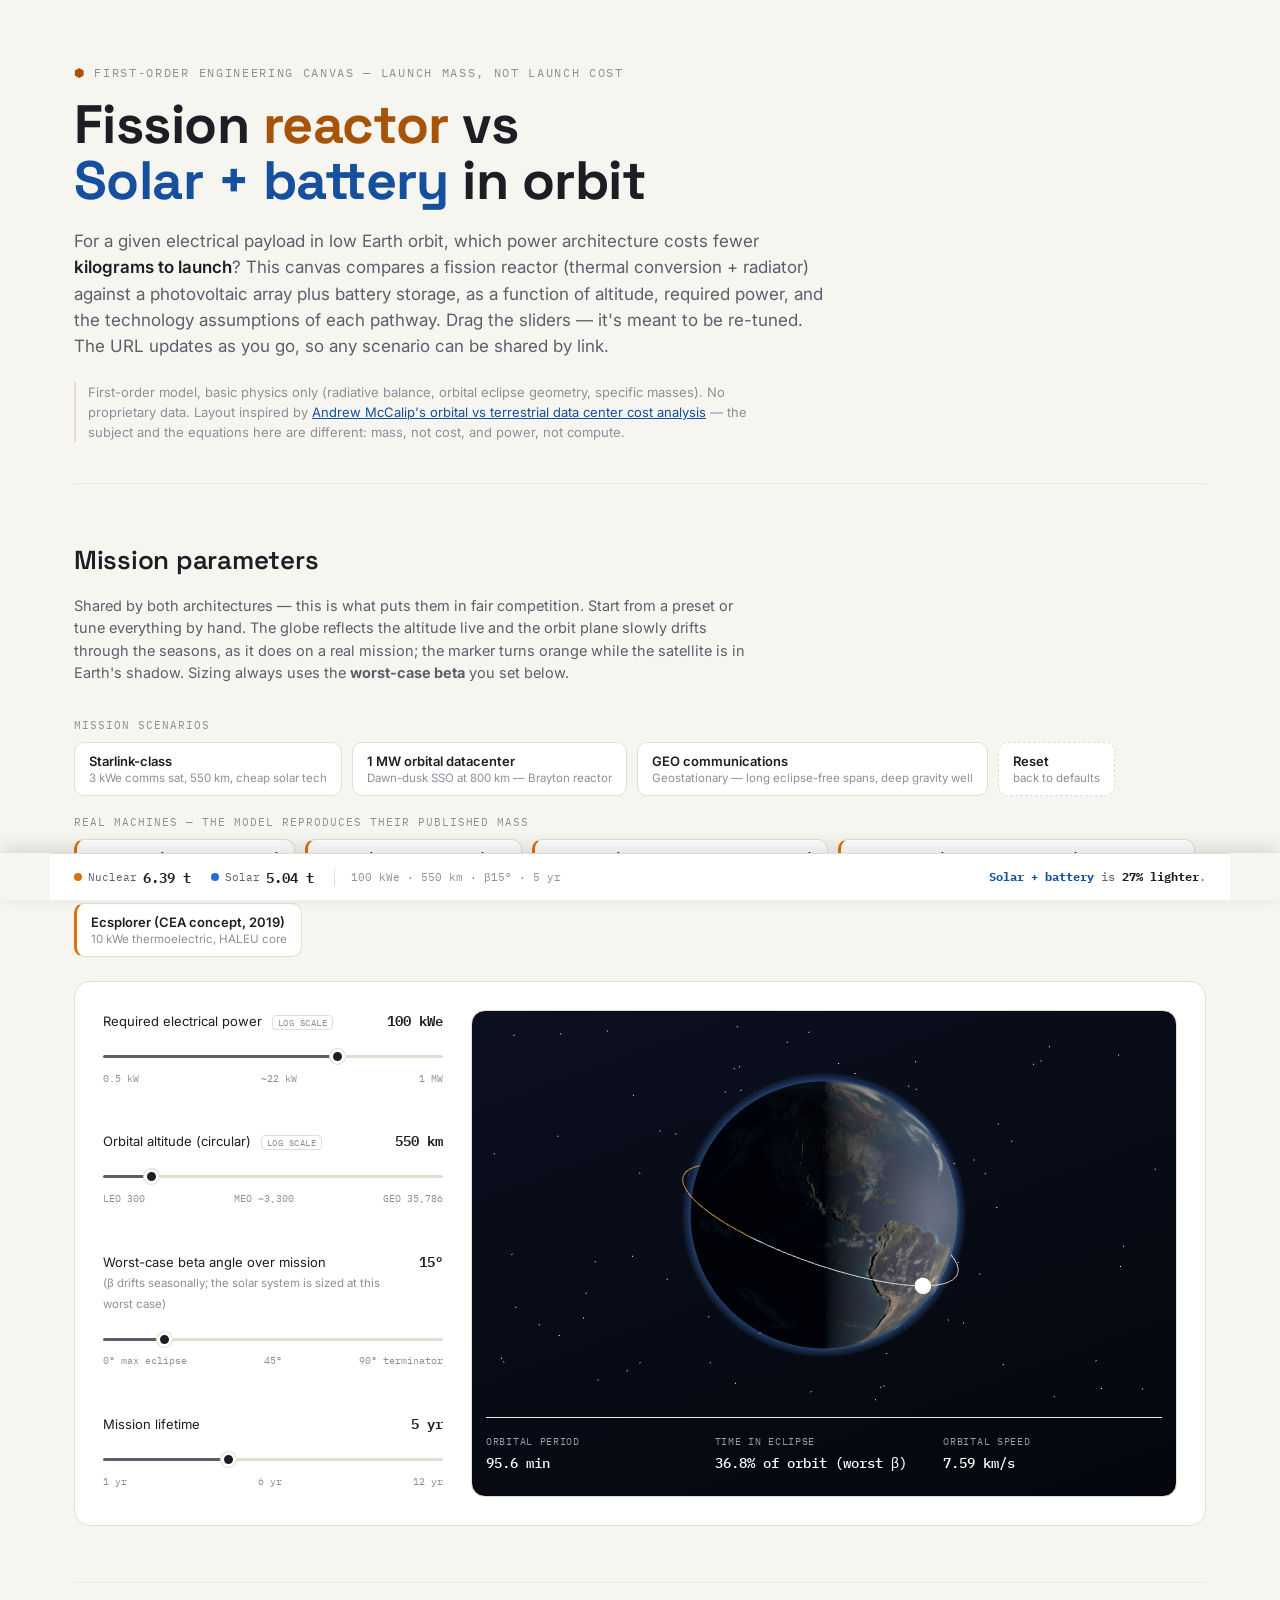
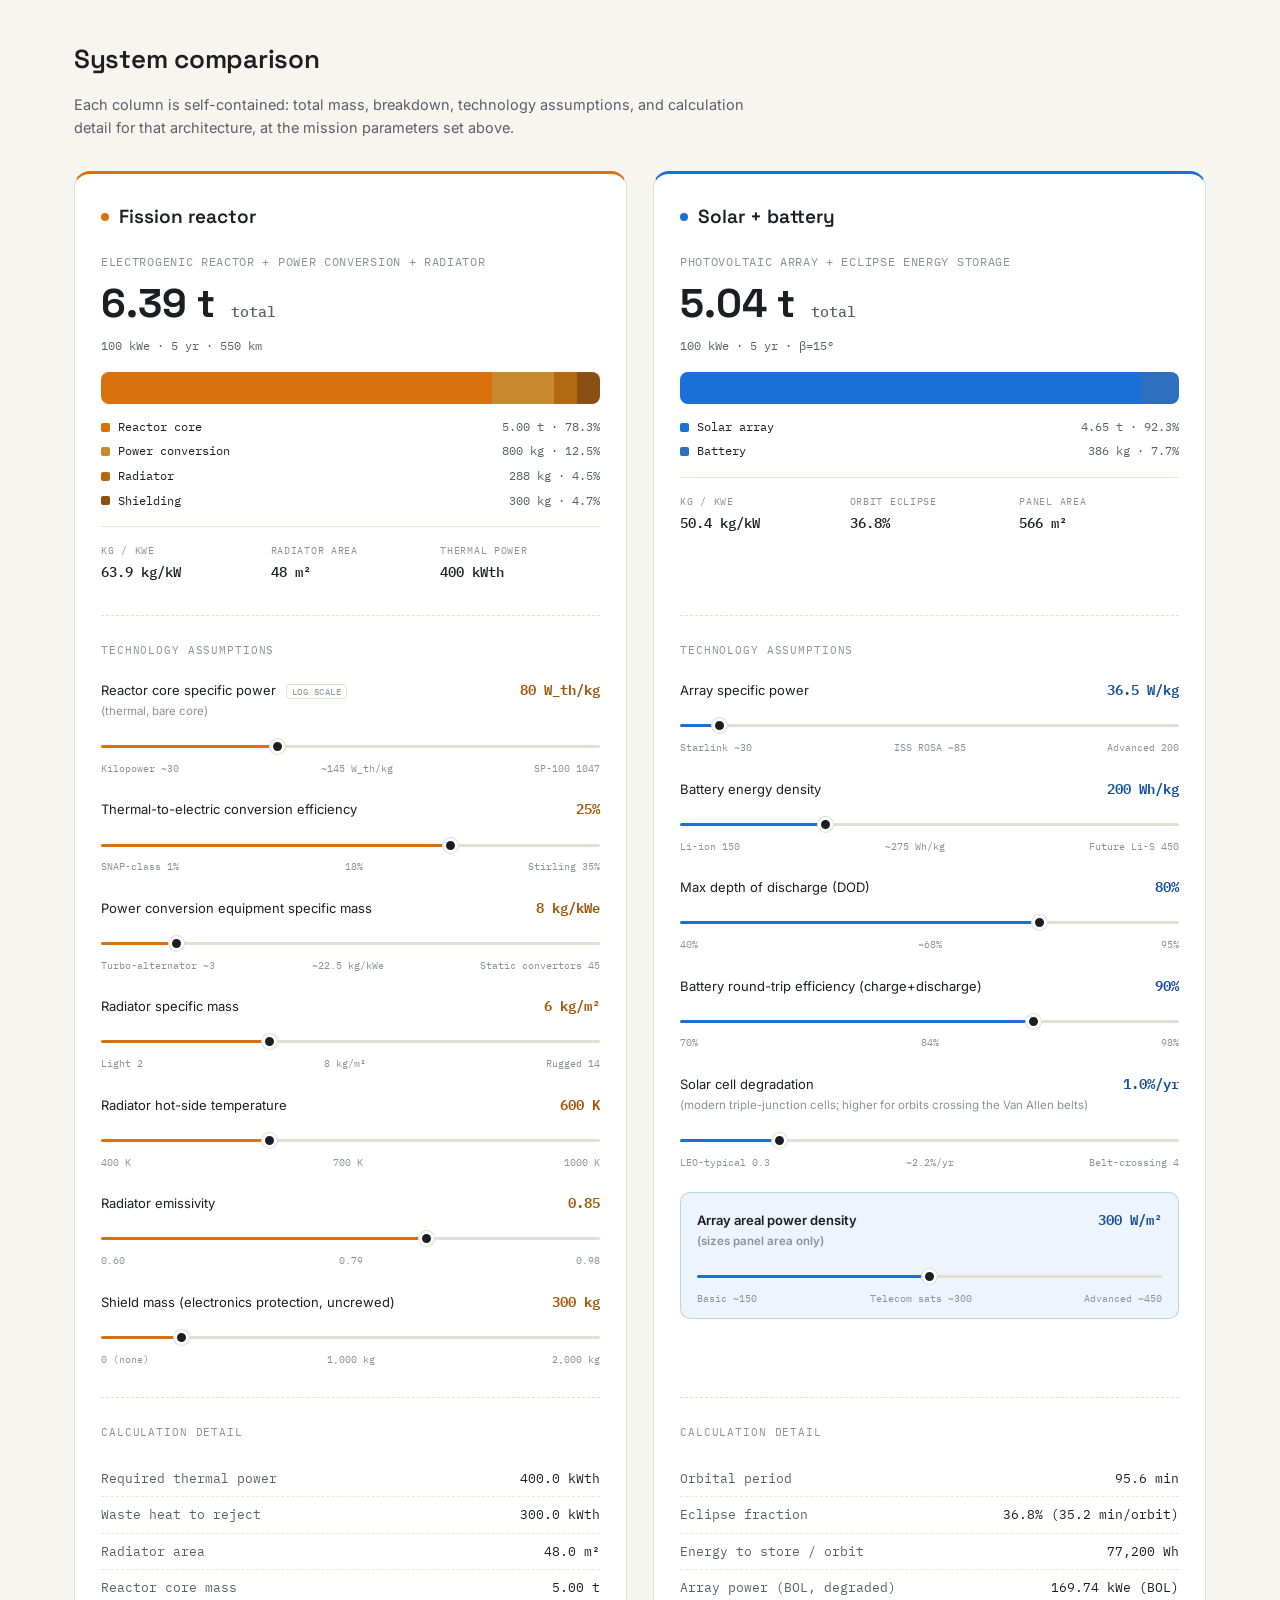
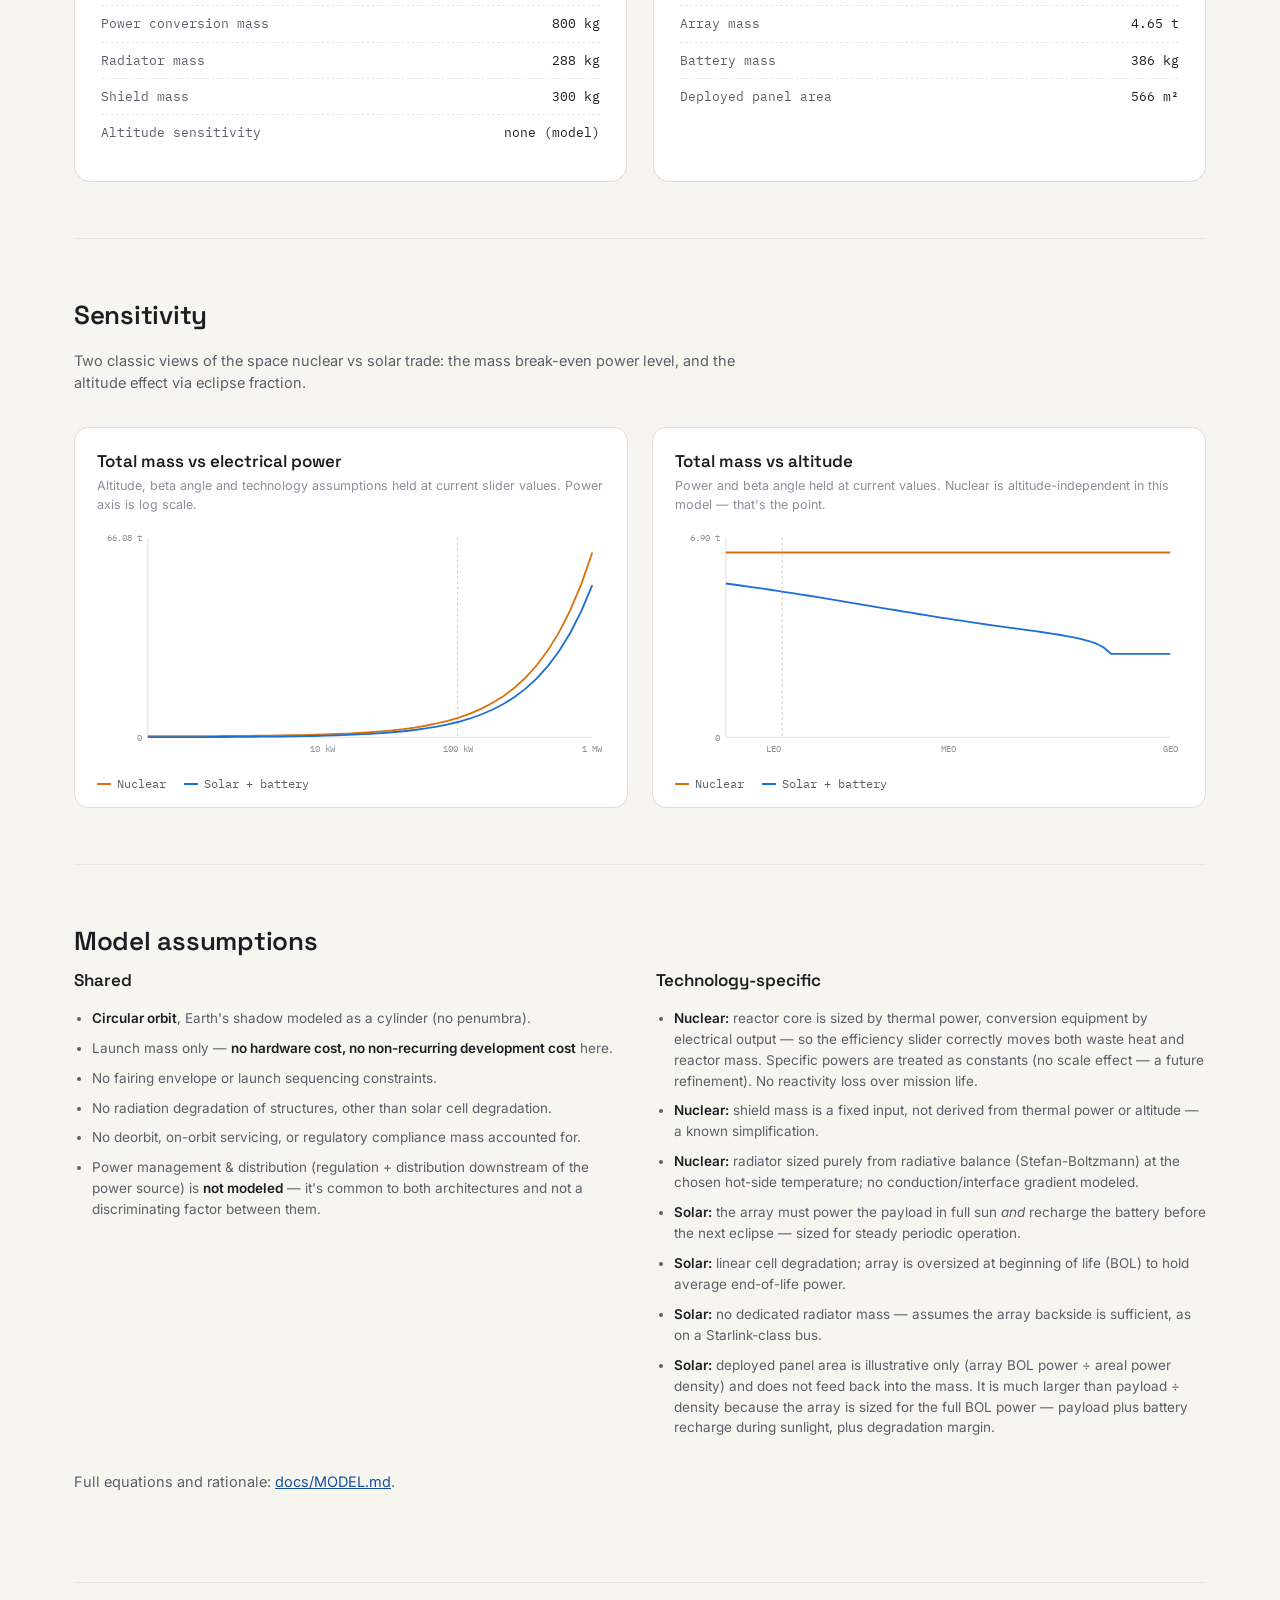
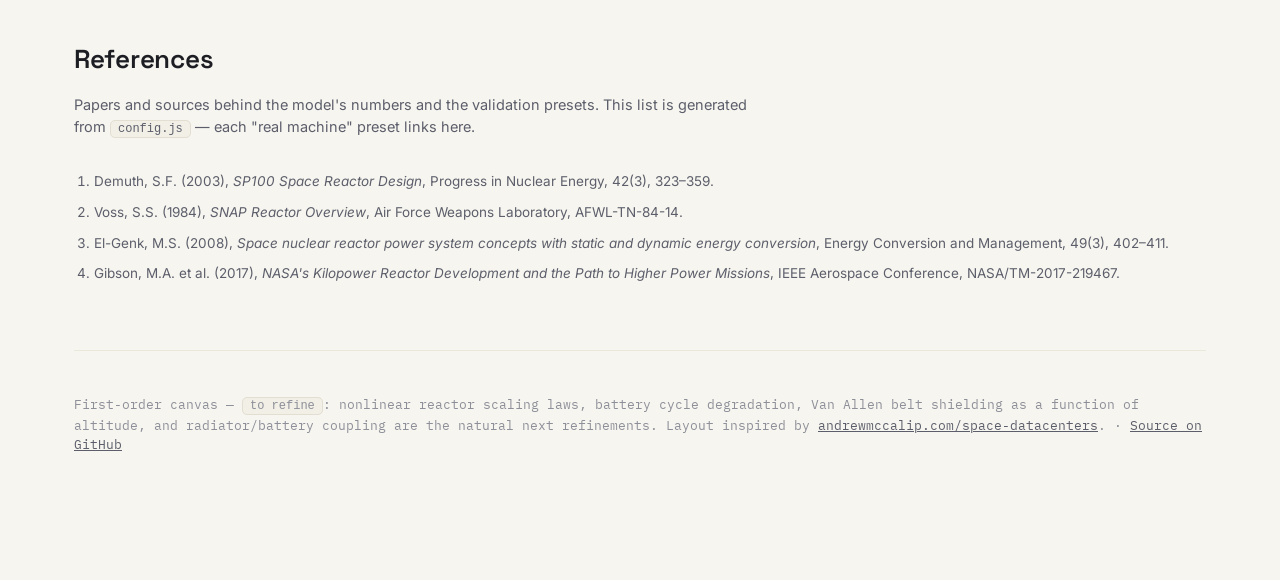
==== commit 6764834a: "Seasonal beta drift, grouped presets with citations, viewport-centered rail, dead code cleanup - Bet" ====
--- a/index.html
+++ b/index.html
@@ -33,9 +33,10 @@
 <section id="mission">
   <h2>Mission parameters</h2>
   <p class="section-sub">Shared by both architectures — this is what puts them in fair competition.
-  Start from a preset or tune everything by hand. The globe reflects the altitude and beta angle live;
-  the marker turns orange while the satellite is in Earth's shadow.</p>
-  <div class="preset-bar" id="presets"></div>
+  Start from a preset or tune everything by hand. The globe reflects the altitude live and the orbit
+  plane slowly drifts through the seasons, as it does on a real mission; the marker turns orange while
+  the satellite is in Earth's shadow. Sizing always uses the <b>worst-case beta</b> you set below.</p>
+  <div id="presets"></div>
   <div class="mission-box">
     <div class="mission-sliders">
       <div class="param-grid one" data-params="mission"></div>
@@ -196,10 +197,9 @@
 <!-- ================= REFERENCES ================= -->
 <section id="references">
   <h2>References</h2>
-  <p class="section-sub">Papers and sources behind the model's numbers and the validation presets.</p>
-  <ol class="refs">
-    <li>Demuth, S.F. (2003), <i>SP100 Space Reactor Design</i>, Progress in Nuclear Energy, 42(3), 323–359.</li>
-  </ol>
+  <p class="section-sub">Papers and sources behind the model's numbers and the validation presets.
+  This list is generated from <code class="pill">config.js</code> — each "real machine" preset links here.</p>
+  <ol class="refs" id="refs-list"></ol>
 </section>
 
 </div>
--- a/assets/css/main.css
+++ b/assets/css/main.css
@@ -57,15 +57,22 @@
 h3{font-family:var(--disp);font-size:17px;font-weight:600;margin:0 0 4px;}
 .section-sub{color:var(--text-dim);font-size:14.5px;max-width:680px;margin-bottom:32px;}
 
-/* ---------- presets ---------- */
-.preset-bar{display:flex;flex-wrap:wrap;gap:10px;margin-bottom:24px;}
+/* ---------- presets (two titled rows: scenarios / real machines) ---------- */
+.preset-group-label{font-family:var(--mono);font-size:11px;letter-spacing:.09em;
+  text-transform:uppercase;color:var(--text-faint);margin:0 0 8px;}
+.preset-bar + .preset-group-label{margin-top:18px;}
+.preset-bar{display:flex;flex-wrap:wrap;gap:10px;}
+#presets{margin-bottom:24px;}
+.preset-btn.machine{border-left:3px solid var(--nuclear);}
+.preset-ref{font-family:var(--mono);font-size:10px;color:var(--solar-dark);text-decoration:none;}
+.preset-ref:hover{text-decoration:underline;}
 .preset-btn{
   font-family:var(--body);text-align:left;cursor:pointer;
   background:var(--panel);border:1px solid var(--border);border-radius:10px;
   padding:10px 14px;display:flex;flex-direction:column;gap:2px;
   transition:border-color .15s ease, background .15s ease;
 }
-.preset-btn:hover{border-color:var(--text-dim);background:var(--panel2);}
+.preset-btn:hover,.preset-btn.active{border-color:var(--text-dim);background:var(--panel2);}
 .preset-btn b{font-size:13px;color:var(--text);font-weight:600;}
 .preset-btn span{font-size:11.5px;color:var(--text-faint);}
 .preset-btn.reset{border-style:dashed;}
@@ -89,8 +96,8 @@
 @media(max-width:860px){.mission-box{grid-template-columns:1fr;}}
 .mission-sliders{padding-bottom:4px;}
 .orbit-box{background:linear-gradient(160deg,#0b1020,#05070d);border:1px solid var(--border);border-radius:14px;padding:14px 14px 16px;display:flex;flex-direction:column;}
-.earth3d{width:100%;flex:1;min-height:380px;border-radius:10px;overflow:hidden;}
-.earth3d canvas{display:block;border-radius:10px;}
+.earth3d{width:100%;flex:1;min-height:380px;border-radius:10px;overflow:hidden;position:relative;}
+.earth3d canvas{display:block;width:100%!important;height:100%!important;border-radius:10px;}
 .orbit-metrics{margin-top:12px;border-top:1px solid rgba(255,255,255,0.12);padding-top:14px;}
 .orbit-metrics.metrics-row .metric .k{color:rgba(255,255,255,0.6);}
 .orbit-metrics.metrics-row .metric .v{color:#fff;}
@@ -101,7 +108,7 @@
    share the same row height across both columns — the taller column's
    content sets the height, the shorter one gets blank space, matching the
    reference layout's aligned sections. */
-.compare-columns{display:grid;grid-template-columns:1fr 1fr;column-gap:26px;align-items:start;}
+.compare-columns{display:grid;grid-template-columns:1fr 1fr;column-gap:26px;row-gap:26px;align-items:start;}
 @media(max-width:900px){.compare-columns{grid-template-columns:1fr;}}
 .tech-column{background:var(--panel);border:1px solid var(--border);border-radius:16px;padding:28px 26px 30px;
   display:grid;grid-template-rows:subgrid;grid-row:span 6;row-gap:0;}
@@ -141,13 +148,20 @@
 .field-top{display:flex;justify-content:space-between;align-items:baseline;margin-bottom:9px;gap:10px;}
 .field-label{font-size:13px;color:var(--text);}
 .field-note{color:var(--text-faint);font-size:11.5px;}
+.log-tag{font-family:var(--mono);font-size:9px;text-transform:uppercase;letter-spacing:.05em;
+  color:var(--text-faint);border:1px solid var(--border);border-radius:4px;padding:1px 5px;
+  margin-left:6px;white-space:nowrap;}
 .field-val{font-family:var(--mono);font-size:13.5px;color:var(--nuclear-dark);font-weight:600;white-space:nowrap;}
 [data-params="mission"] .field-val{color:var(--text);}
 .solar .field-val,.field-val.solar-v{color:var(--solar-dark);}
 input[type=range]{
   -webkit-appearance:none;appearance:none;width:100%;height:3px;
-  background:var(--border);border-radius:3px;outline:none;margin:0;
-}
+  --fill:0%;--fill-color:var(--text-dim);
+  background:linear-gradient(to right, var(--fill-color) var(--fill), var(--border) var(--fill));
+  border-radius:3px;outline:none;margin:0;
+}
+input[type=range].range-nuclear{--fill-color:var(--nuclear);}
+input[type=range].range-solar{--fill-color:var(--solar);}
 input[type=range]::-webkit-slider-thumb{
   -webkit-appearance:none;width:15px;height:15px;border-radius:50%;
   background:var(--text);cursor:pointer;border:3px solid var(--panel);box-shadow:0 0 0 1px var(--border);
@@ -157,17 +171,7 @@
 }
 .range-marks{display:flex;justify-content:space-between;font-family:var(--mono);font-size:10px;color:var(--text-faint);margin-top:6px;}
 
-/* Named reference points (e.g. a specific real-world data point) positioned
-   proportionally under the track, distinct from the 3 edge/mid marks. */
 .slider-wrap{position:relative;}
-.field.has-refs .range-marks{margin-top:22px;}
-.ref-tick{position:absolute;top:9px;transform:translateX(-50%);display:flex;flex-direction:column;align-items:center;pointer-events:none;}
-/* Near-edge refs anchor their label to the tick rather than centering it,
-   so it never overflows the slider on the left/right. */
-.ref-tick.ref-left{transform:none;align-items:flex-start;}
-.ref-tick.ref-right{transform:translateX(-100%);align-items:flex-end;}
-.ref-dot{width:5px;height:5px;border-radius:50%;background:var(--text-faint);margin-bottom:3px;}
-.ref-label{font-family:var(--mono);font-size:9.5px;color:var(--text-faint);white-space:nowrap;}
 
 /* ---------- outputs list ---------- */
 .out-row{display:flex;justify-content:space-between;padding:8px 0;border-bottom:1px dashed var(--border-soft);font-family:var(--mono);font-size:12.5px;}
@@ -176,7 +180,10 @@
 .out-row .v{color:var(--text);}
 
 /* ---------- result rail: sticky margin cards (wide) / fixed bottom bar (narrow) ---------- */
-.result-rail{grid-column:2;grid-row:1;align-self:start;position:sticky;top:24px;
+/* Sticky at 50vh + translateY(-50%) keeps the cards vertically centered in
+   the VIEWPORT at all times while scrolling (not centered once in the page). */
+.result-rail{grid-column:2;grid-row:1;align-self:start;position:sticky;
+  top:50vh;transform:translateY(-50%);
   display:flex;flex-direction:column;gap:16px;}
 
 .rail-card{background:var(--panel);border:1px solid var(--border);border-radius:12px;
@@ -205,7 +212,7 @@
 .rail-bottom{display:none;}
 
 @media(max-width:1300px){
-  .result-rail{position:fixed;left:0;right:0;bottom:0;top:auto;z-index:40;
+  .result-rail{position:fixed;left:0;right:0;bottom:0;top:auto;transform:none;z-index:40;
     box-shadow:0 -6px 20px rgba(0,0,0,0.12);flex-direction:row;gap:0;}
   .rail-card{display:none;}
   .rail-bottom{display:flex;align-items:center;gap:20px;background:var(--panel);
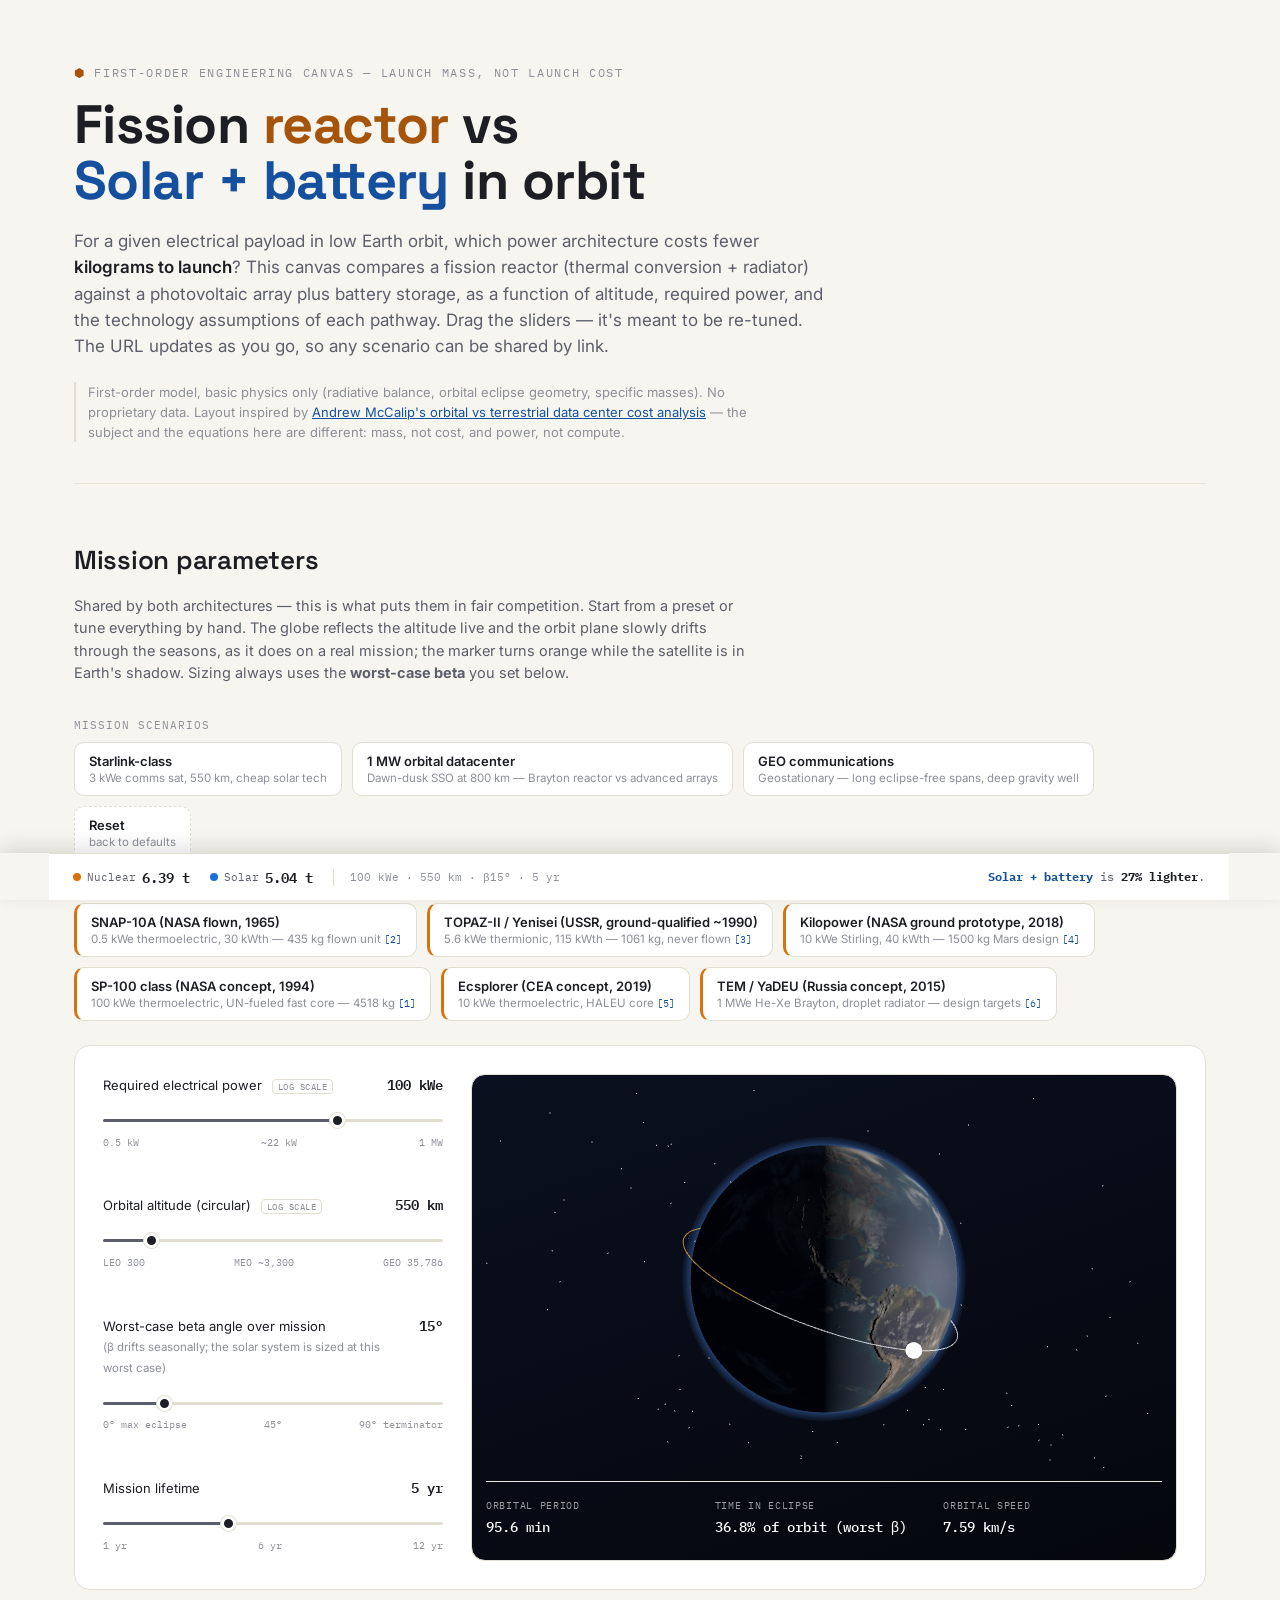
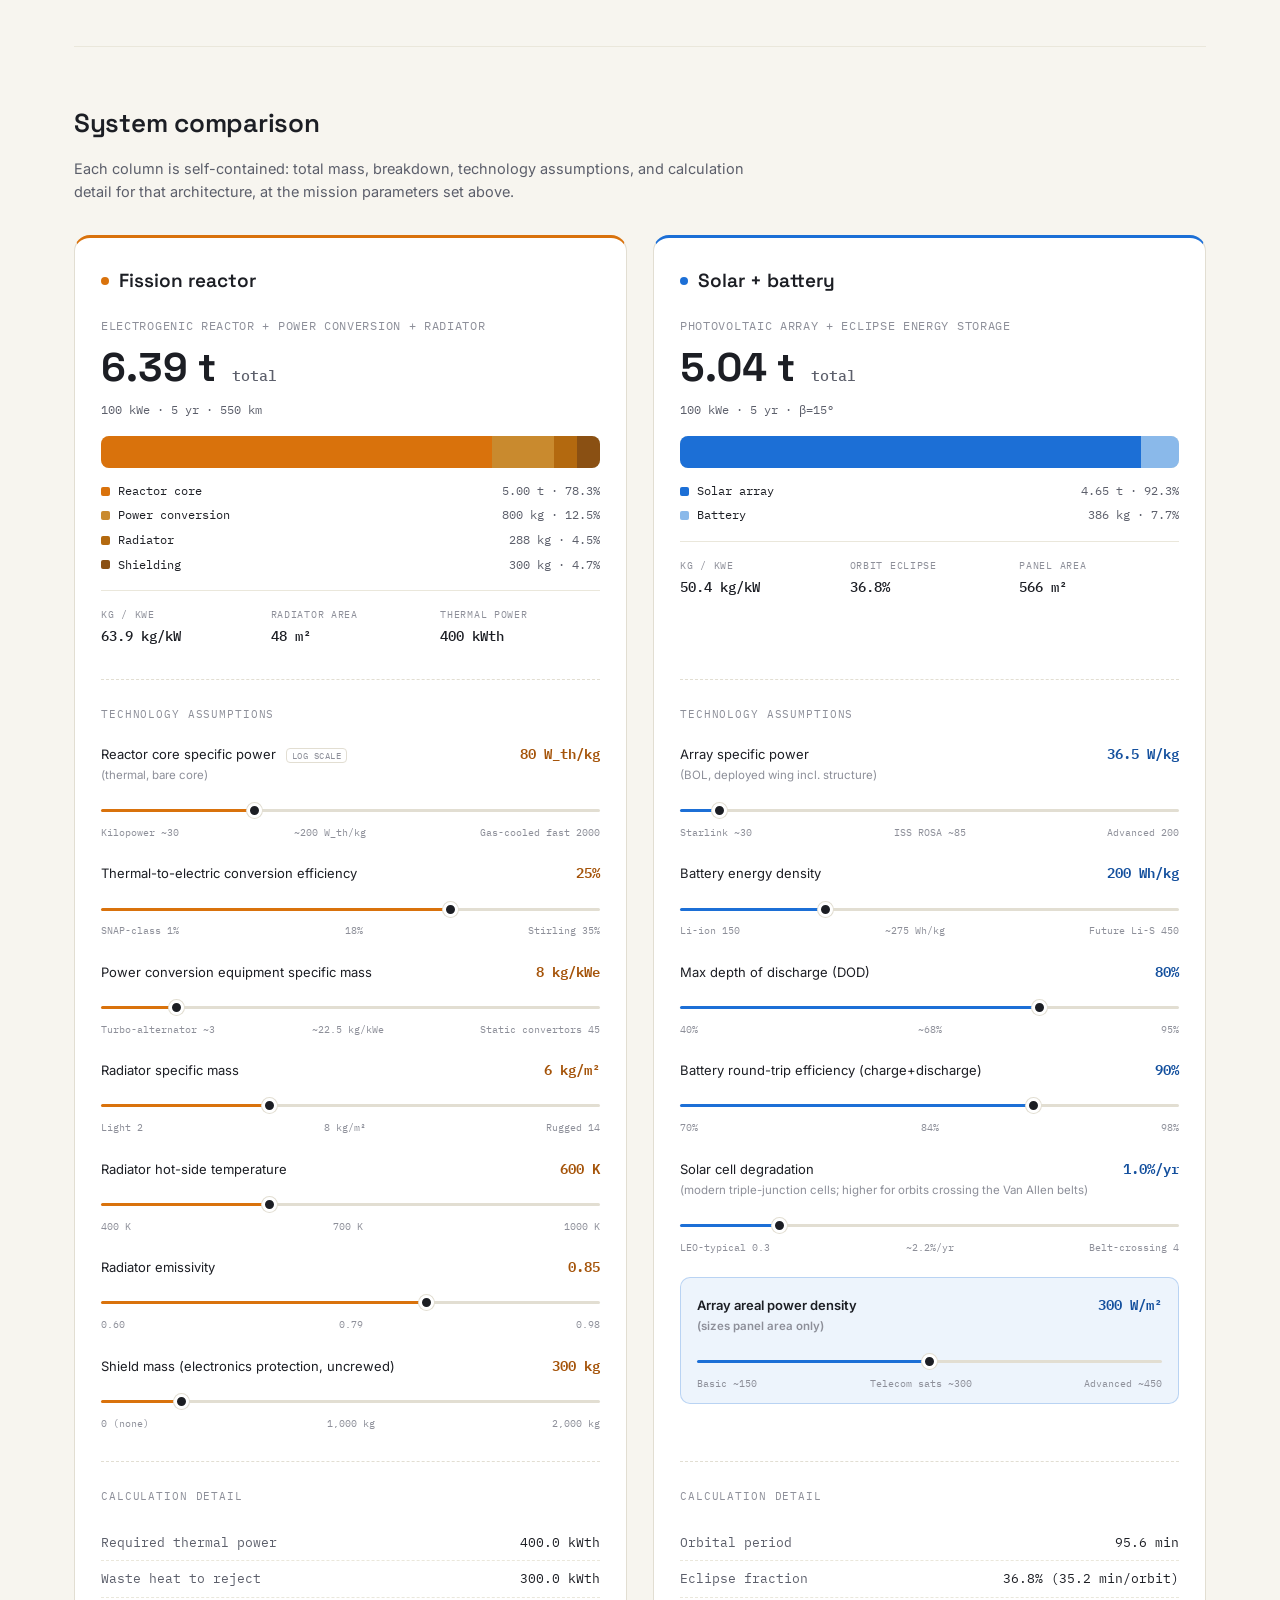
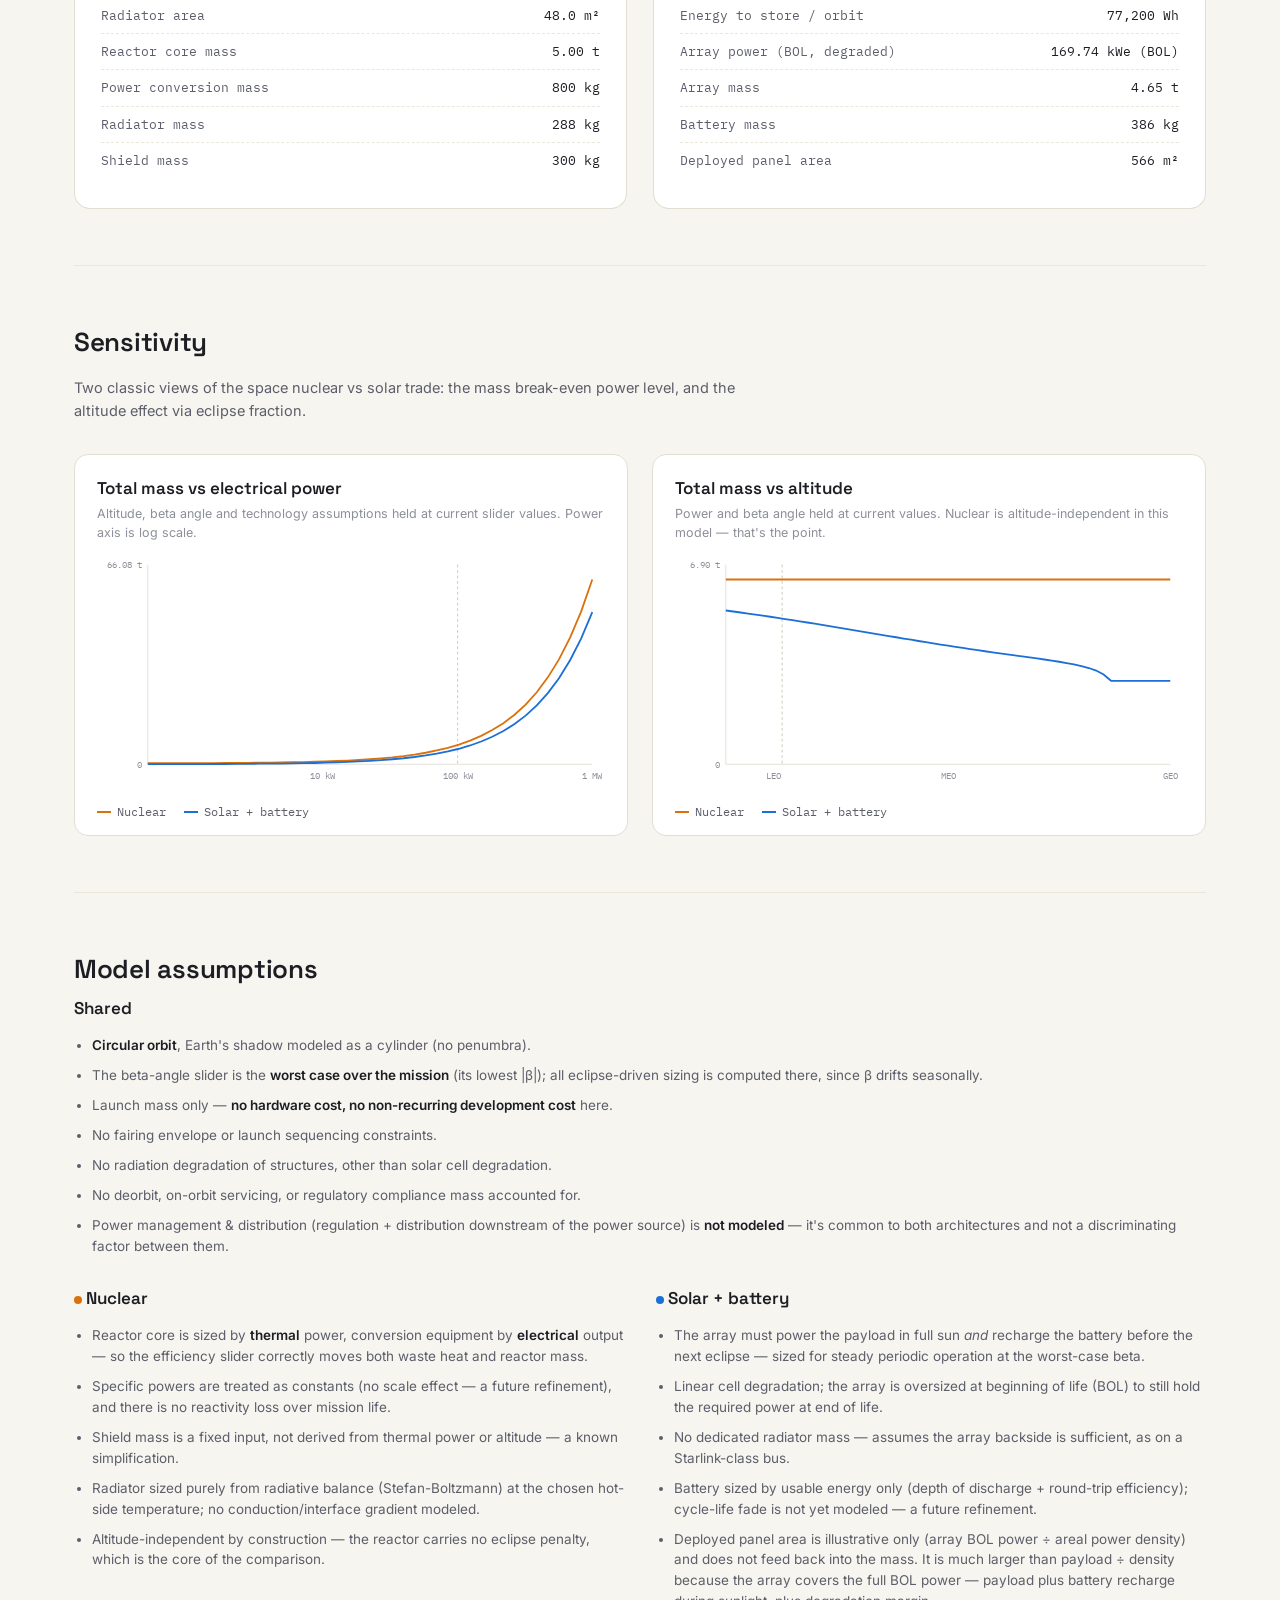
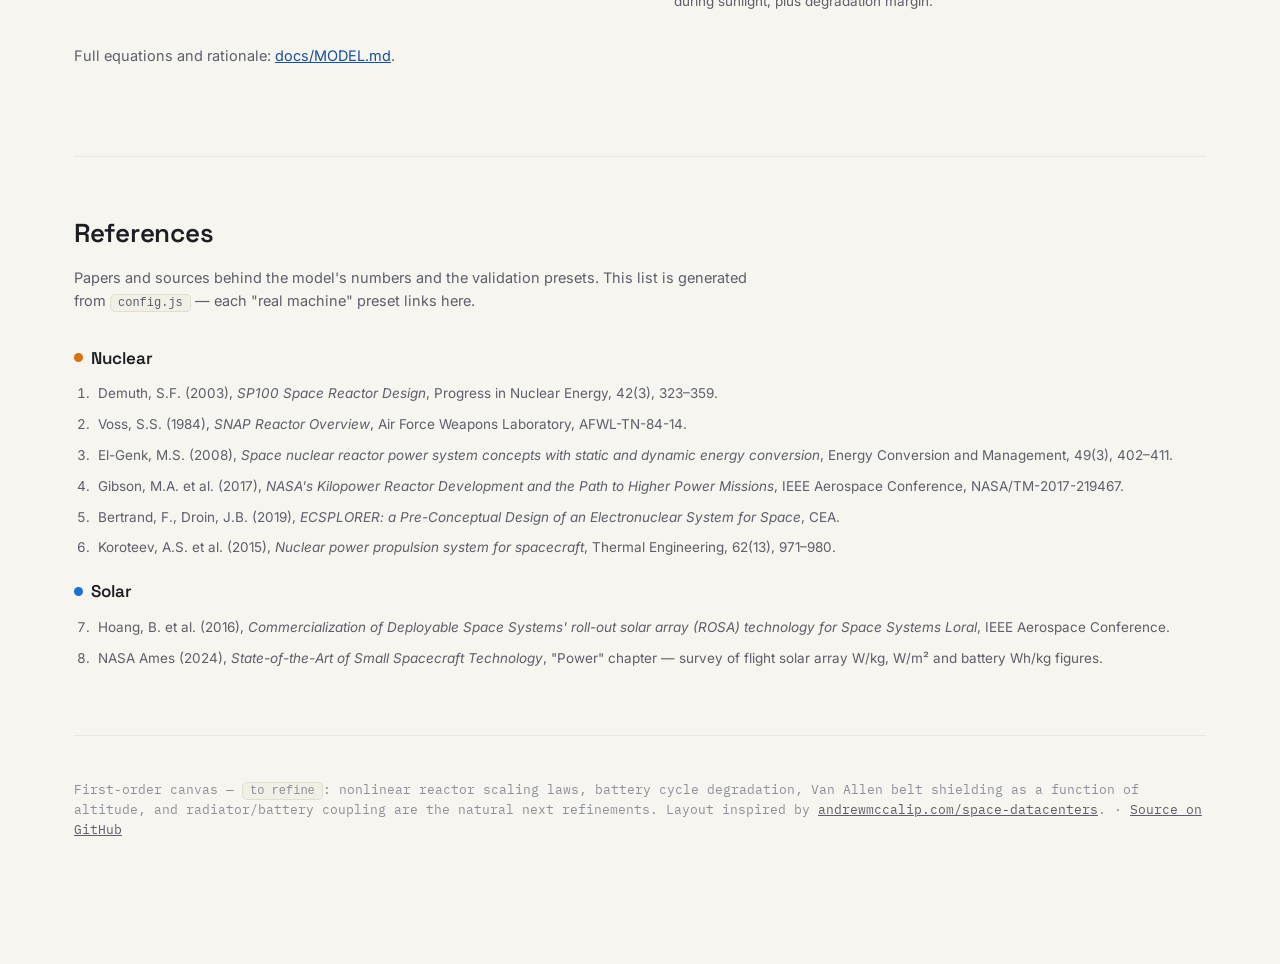
==== commit b155b906: "Categorized references, split assumptions, coherent solar values per nuclear preset, rail clipping f" ====
--- a/index.html
+++ b/index.html
@@ -94,7 +94,6 @@
         <div class="out-row"><span class="k">Power conversion mass</span><span class="v" id="o-nconv">—</span></div>
         <div class="out-row"><span class="k">Radiator mass</span><span class="v" id="o-nradm">—</span></div>
         <div class="out-row"><span class="k">Shield mass</span><span class="v" id="o-nshieldm">—</span></div>
-        <div class="out-row"><span class="k">Altitude sensitivity</span><span class="v">none (model)</span></div>
       </div>
     </div>
 
@@ -165,28 +164,37 @@
 <!-- ================= ASSUMPTIONS ================= -->
 <section id="assumptions">
   <h2>Model assumptions</h2>
-  <div class="assume-grid">
+
+  <h3 style="margin-bottom:14px;">Shared</h3>
+  <ul class="assume">
+    <li><b>Circular orbit</b>, Earth's shadow modeled as a cylinder (no penumbra).</li>
+    <li>The beta-angle slider is the <b>worst case over the mission</b> (its lowest |β|); all eclipse-driven sizing is computed there, since β drifts seasonally.</li>
+    <li>Launch mass only — <b>no hardware cost, no non-recurring development cost</b> here.</li>
+    <li>No fairing envelope or launch sequencing constraints.</li>
+    <li>No radiation degradation of structures, other than solar cell degradation.</li>
+    <li>No deorbit, on-orbit servicing, or regulatory compliance mass accounted for.</li>
+    <li>Power management &amp; distribution (regulation + distribution downstream of the power source) is <b>not modeled</b> — it's common to both architectures and not a discriminating factor between them.</li>
+  </ul>
+
+  <div class="assume-grid" style="margin-top:28px;">
     <div>
-      <h3 style="margin-bottom:14px;">Shared</h3>
+      <h3 style="margin-bottom:14px;"><span class="dot nuclear"></span> Nuclear</h3>
       <ul class="assume">
-        <li><b>Circular orbit</b>, Earth's shadow modeled as a cylinder (no penumbra).</li>
-        <li>Launch mass only — <b>no hardware cost, no non-recurring development cost</b> here.</li>
-        <li>No fairing envelope or launch sequencing constraints.</li>
-        <li>No radiation degradation of structures, other than solar cell degradation.</li>
-        <li>No deorbit, on-orbit servicing, or regulatory compliance mass accounted for.</li>
-        <li>Power management &amp; distribution (regulation + distribution downstream of the power source) is <b>not modeled</b> — it's common to both architectures and not a discriminating factor between them.</li>
+        <li>Reactor core is sized by <b>thermal</b> power, conversion equipment by <b>electrical</b> output — so the efficiency slider correctly moves both waste heat and reactor mass.</li>
+        <li>Specific powers are treated as constants (no scale effect — a future refinement), and there is no reactivity loss over mission life.</li>
+        <li>Shield mass is a fixed input, not derived from thermal power or altitude — a known simplification.</li>
+        <li>Radiator sized purely from radiative balance (Stefan-Boltzmann) at the chosen hot-side temperature; no conduction/interface gradient modeled.</li>
+        <li>Altitude-independent by construction — the reactor carries no eclipse penalty, which is the core of the comparison.</li>
       </ul>
     </div>
     <div>
-      <h3 style="margin-bottom:14px;">Technology-specific</h3>
+      <h3 style="margin-bottom:14px;"><span class="dot solar"></span> Solar + battery</h3>
       <ul class="assume">
-        <li><b>Nuclear:</b> reactor core is sized by thermal power, conversion equipment by electrical output — so the efficiency slider correctly moves both waste heat and reactor mass. Specific powers are treated as constants (no scale effect — a future refinement). No reactivity loss over mission life.</li>
-        <li><b>Nuclear:</b> shield mass is a fixed input, not derived from thermal power or altitude — a known simplification.</li>
-        <li><b>Nuclear:</b> radiator sized purely from radiative balance (Stefan-Boltzmann) at the chosen hot-side temperature; no conduction/interface gradient modeled.</li>
-        <li><b>Solar:</b> the array must power the payload in full sun <i>and</i> recharge the battery before the next eclipse — sized for steady periodic operation.</li>
-        <li><b>Solar:</b> linear cell degradation; array is oversized at beginning of life (BOL) to hold average end-of-life power.</li>
-        <li><b>Solar:</b> no dedicated radiator mass — assumes the array backside is sufficient, as on a Starlink-class bus.</li>
-        <li><b>Solar:</b> deployed panel area is illustrative only (array BOL power ÷ areal power density) and does not feed back into the mass. It is much larger than payload ÷ density because the array is sized for the full BOL power — payload plus battery recharge during sunlight, plus degradation margin.</li>
+        <li>The array must power the payload in full sun <i>and</i> recharge the battery before the next eclipse — sized for steady periodic operation at the worst-case beta.</li>
+        <li>Linear cell degradation; the array is oversized at beginning of life (BOL) to still hold the required power at end of life.</li>
+        <li>No dedicated radiator mass — assumes the array backside is sufficient, as on a Starlink-class bus.</li>
+        <li>Battery sized by usable energy only (depth of discharge + round-trip efficiency); cycle-life fade is not yet modeled — a future refinement.</li>
+        <li>Deployed panel area is illustrative only (array BOL power ÷ areal power density) and does not feed back into the mass. It is much larger than payload ÷ density because the array covers the full BOL power — payload plus battery recharge during sunlight, plus degradation margin.</li>
       </ul>
     </div>
   </div>
@@ -199,7 +207,7 @@
   <h2>References</h2>
   <p class="section-sub">Papers and sources behind the model's numbers and the validation presets.
   This list is generated from <code class="pill">config.js</code> — each "real machine" preset links here.</p>
-  <ol class="refs" id="refs-list"></ol>
+  <div id="refs-list"></div>
 </section>
 
 </div>
--- a/assets/css/main.css
+++ b/assets/css/main.css
@@ -53,6 +53,14 @@
 .note{margin-top:22px;font-size:13px;color:var(--text-faint);border-left:2px solid var(--border);padding-left:12px;max-width:700px;}
 
 section{padding:56px 0;border-bottom:1px solid var(--border-soft);}
+
+/* ---------- scroll reveal (classes applied by reveal.js; no-JS unaffected) ---------- */
+.reveal{opacity:0;transform:translateY(16px);transition:opacity .55s ease,transform .55s ease;}
+.reveal.in{opacity:1;transform:none;}
+/* Mass bars grow from zero the first time their section appears — bars-in is
+   transient, so slider-driven re-renders don't replay the animation. */
+@keyframes growX{from{transform:scaleX(0);}to{transform:scaleX(1);}}
+.bars-in .stackbar div{transform-origin:left;animation:growX .6s ease both;}
 h2{font-family:var(--disp);font-size:26px;font-weight:600;margin:0 0 6px;letter-spacing:-.01em;}
 h3{font-family:var(--disp);font-size:17px;font-weight:600;margin:0 0 4px;}
 .section-sub{color:var(--text-dim);font-size:14.5px;max-width:680px;margin-bottom:32px;}
@@ -70,8 +78,9 @@
   font-family:var(--body);text-align:left;cursor:pointer;
   background:var(--panel);border:1px solid var(--border);border-radius:10px;
   padding:10px 14px;display:flex;flex-direction:column;gap:2px;
-  transition:border-color .15s ease, background .15s ease;
-}
+  transition:border-color .15s ease, background .15s ease, transform .15s ease;
+}
+.preset-btn:hover{transform:translateY(-1px);}
 .preset-btn:hover,.preset-btn.active{border-color:var(--text-dim);background:var(--panel2);}
 .preset-btn b{font-size:13px;color:var(--text);font-weight:600;}
 .preset-btn span{font-size:11.5px;color:var(--text-faint);}
@@ -114,8 +123,11 @@
   display:grid;grid-template-rows:subgrid;grid-row:span 6;row-gap:0;}
 @media(max-width:900px){.tech-column{display:block;}}
 .col-row + .col-row{margin-top:0;}
+.tech-column{transition:box-shadow .3s ease,border-color .3s ease;}
 .tech-column.nuclear{border-top:3px solid var(--nuclear);}
 .tech-column.solar{border-top:3px solid var(--solar);}
+.tech-column.nuclear:hover{box-shadow:0 8px 30px rgba(217,114,12,0.12);border-color:rgba(217,114,12,0.4);}
+.tech-column.solar:hover{box-shadow:0 8px 30px rgba(28,111,214,0.12);border-color:rgba(28,111,214,0.4);}
 .col-head{display:flex;align-items:center;gap:10px;margin-bottom:22px;}
 .dot{width:8px;height:8px;border-radius:50%;display:inline-block;flex:none;}
 .dot.nuclear{background:var(--nuclear);}
@@ -123,7 +135,7 @@
 .col-head h3{margin:0;font-size:19px;}
 .col-sub{font-family:var(--mono);font-size:11.5px;letter-spacing:.06em;text-transform:uppercase;color:var(--text-faint);}
 
-.card-total{font-family:var(--disp);font-weight:700;font-size:40px;margin:2px 0 2px;}
+.card-total{font-family:var(--disp);font-weight:700;font-size:40px;margin:2px 0 2px;font-variant-numeric:tabular-nums;}
 .card-total small{font-family:var(--mono);font-size:15px;color:var(--text-dim);font-weight:500;margin-left:6px;}
 .card-sub{font-family:var(--mono);font-size:12px;color:var(--text-dim);margin-bottom:16px;}
 
@@ -165,10 +177,16 @@
 input[type=range]::-webkit-slider-thumb{
   -webkit-appearance:none;width:15px;height:15px;border-radius:50%;
   background:var(--text);cursor:pointer;border:3px solid var(--panel);box-shadow:0 0 0 1px var(--border);
-}
+  transition:transform .15s ease;
+}
+input[type=range]:hover::-webkit-slider-thumb{transform:scale(1.12);}
+input[type=range]:active::-webkit-slider-thumb{transform:scale(1.28);}
 input[type=range]::-moz-range-thumb{
   width:15px;height:15px;border-radius:50%;background:var(--text);cursor:pointer;border:3px solid var(--panel);
-}
+  transition:transform .15s ease;
+}
+input[type=range]:hover::-moz-range-thumb{transform:scale(1.12);}
+input[type=range]:active::-moz-range-thumb{transform:scale(1.28);}
 .range-marks{display:flex;justify-content:space-between;font-family:var(--mono);font-size:10px;color:var(--text-faint);margin-top:6px;}
 
 .slider-wrap{position:relative;}
@@ -181,9 +199,14 @@
 
 /* ---------- result rail: sticky margin cards (wide) / fixed bottom bar (narrow) ---------- */
 /* Sticky at 50vh + translateY(-50%) keeps the cards vertically centered in
-   the VIEWPORT at all times while scrolling (not centered once in the page). */
+   the VIEWPORT at all times while scrolling (not centered once in the page).
+   max-height + overflow guard against clipping when the three cards are
+   taller than a short/medium viewport: they scroll internally instead of
+   having their top and bottom run off-screen. */
 .result-rail{grid-column:2;grid-row:1;align-self:start;position:sticky;
   top:50vh;transform:translateY(-50%);
+  max-height:calc(100vh - 32px);overflow-y:auto;overflow-x:hidden;
+  scrollbar-width:thin;padding-right:2px;
   display:flex;flex-direction:column;gap:16px;}
 
 .rail-card{background:var(--panel);border:1px solid var(--border);border-radius:12px;
@@ -193,7 +216,7 @@
 .rail-card.mission{border-left-color:var(--text-faint);}
 .rail-card.mission .rail-card-title{margin-bottom:12px;}
 .rail-card-title{font-size:12.5px;color:var(--text-dim);margin-bottom:2px;}
-.rail-card-total{font-family:var(--disp);font-weight:700;font-size:24px;margin-bottom:14px;}
+.rail-card-total{font-family:var(--disp);font-weight:700;font-size:24px;margin-bottom:14px;font-variant-numeric:tabular-nums;}
 
 .rail-minibars{display:flex;flex-direction:column;gap:8px;margin-bottom:12px;}
 .mbar-row{display:grid;grid-template-columns:84px 1fr auto;align-items:center;gap:8px;font-family:var(--mono);font-size:10.5px;}
@@ -268,9 +291,13 @@
 ul.assume li b{color:var(--text);font-weight:600;}
 
 /* ---------- references ---------- */
-ol.refs{margin:0;padding-left:20px;color:var(--text-dim);font-size:13.5px;}
-ol.refs li{margin-bottom:10px;}
+ol.refs{margin:0 0 4px;padding-left:20px;color:var(--text-dim);font-size:13.5px;}
+ol.refs li{margin-bottom:10px;padding-left:4px;}
+ol.refs li:target{background:var(--panel2);border-radius:4px;}
 ol.refs a{color:var(--solar-dark);}
+h3.refs-cat{display:flex;align-items:center;gap:8px;margin:20px 0 12px;}
+h3.refs-cat:first-child{margin-top:0;}
+h3.refs-cat .dot{width:9px;height:9px;}
 
 footer{padding:44px 0 70px;color:var(--text-faint);font-size:12.5px;font-family:var(--mono);}
 footer a{color:var(--text-dim);}
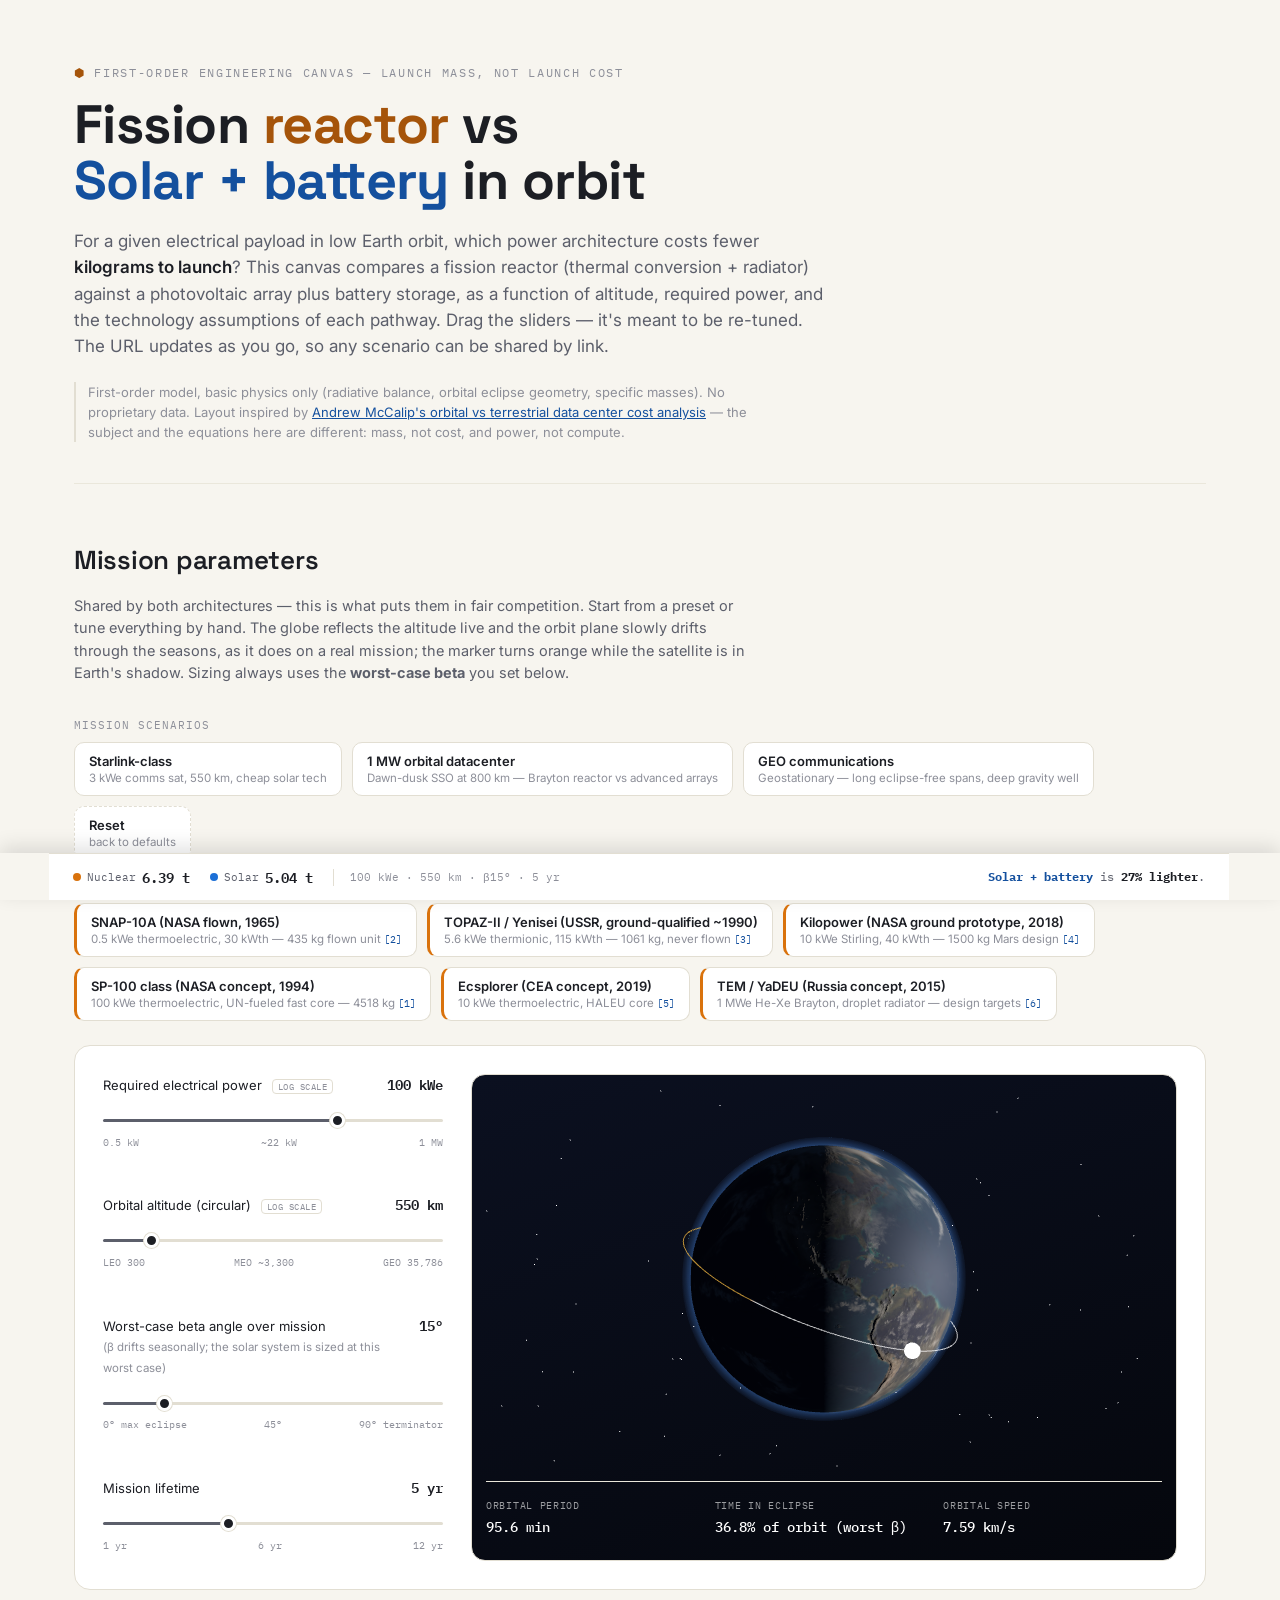
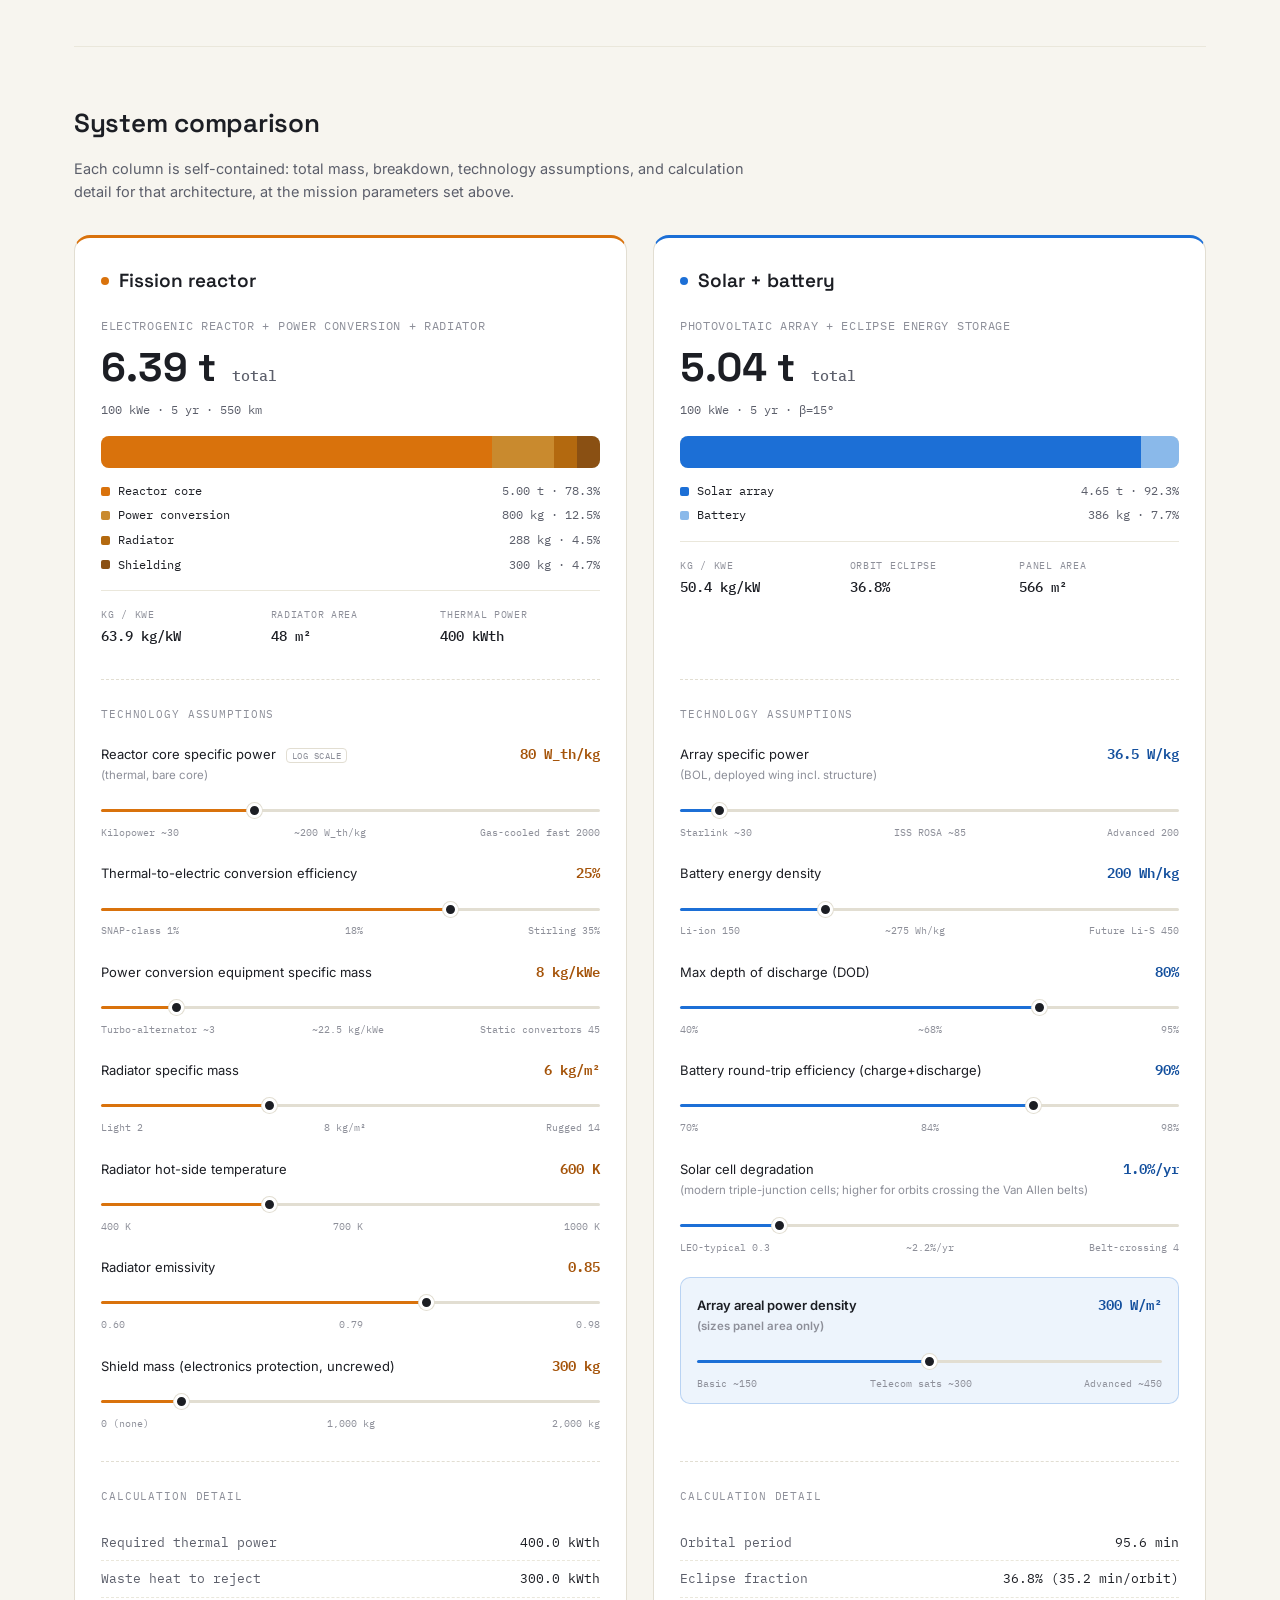
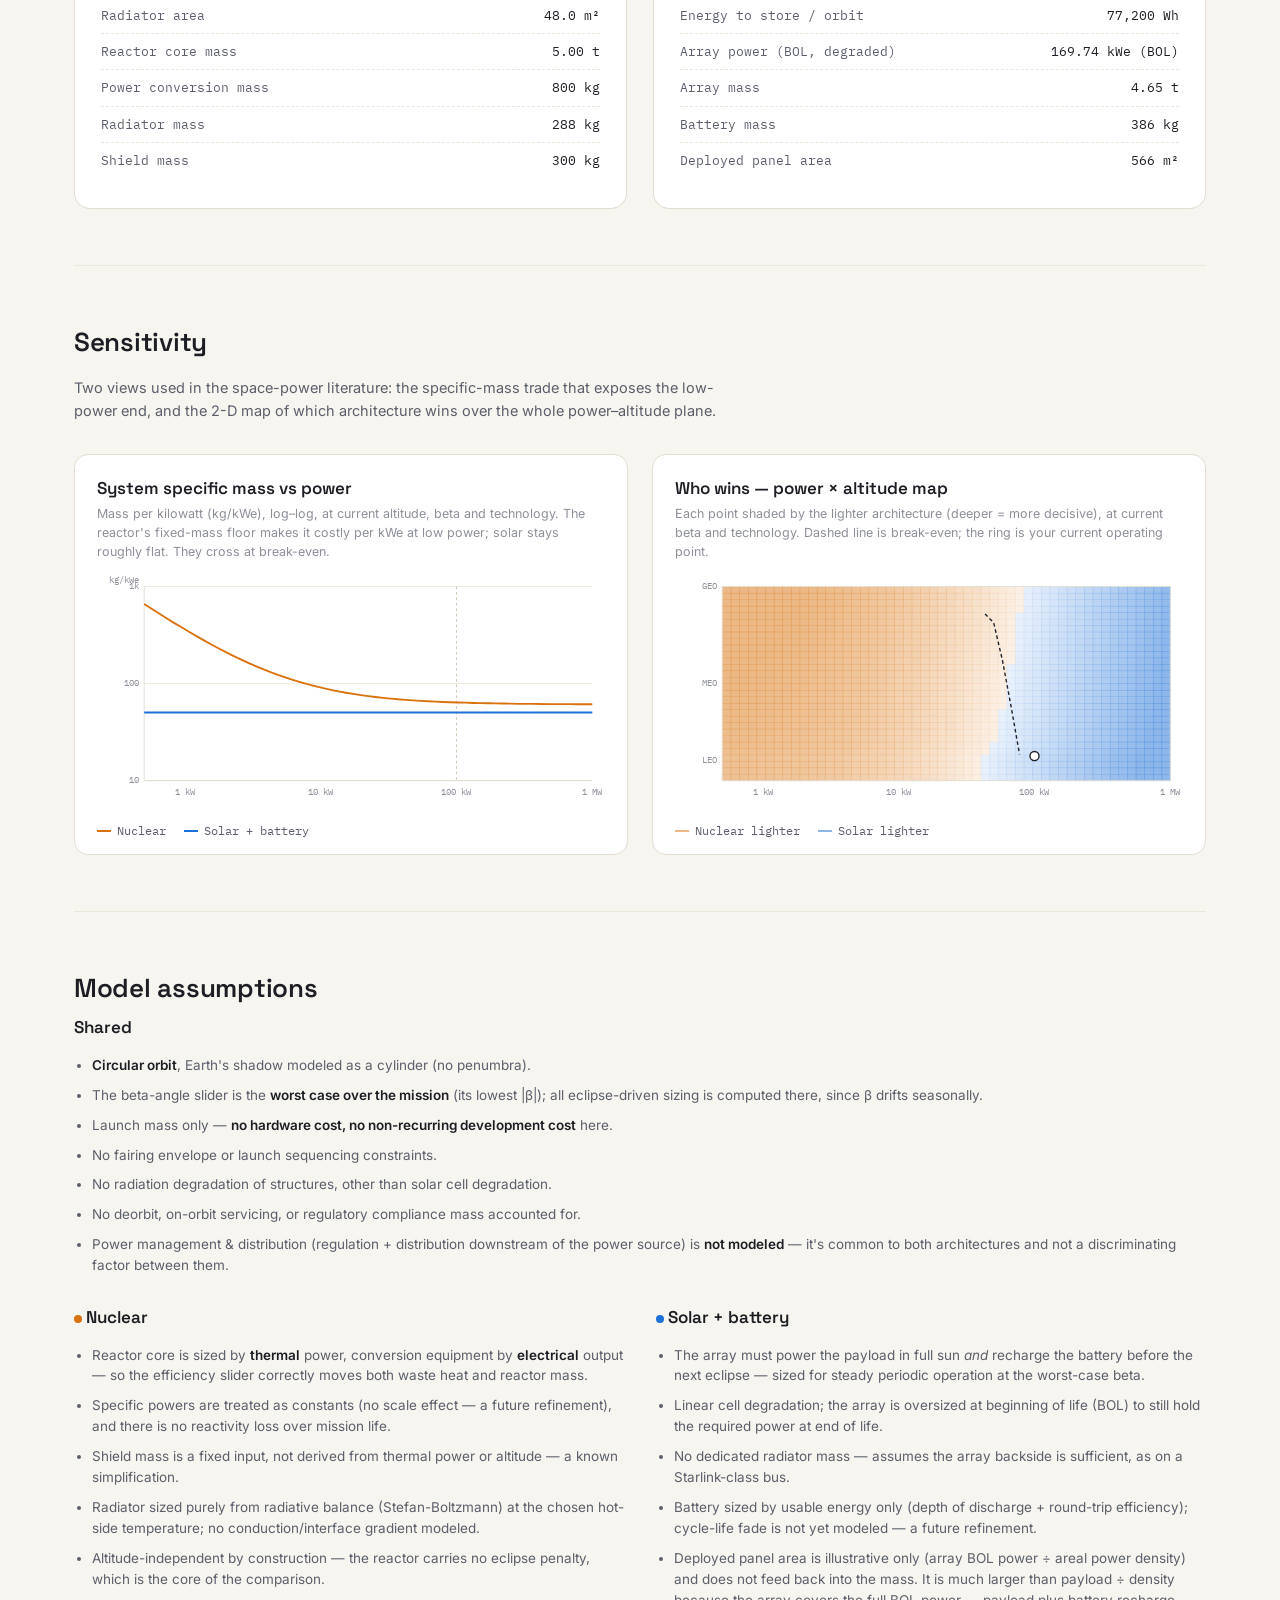
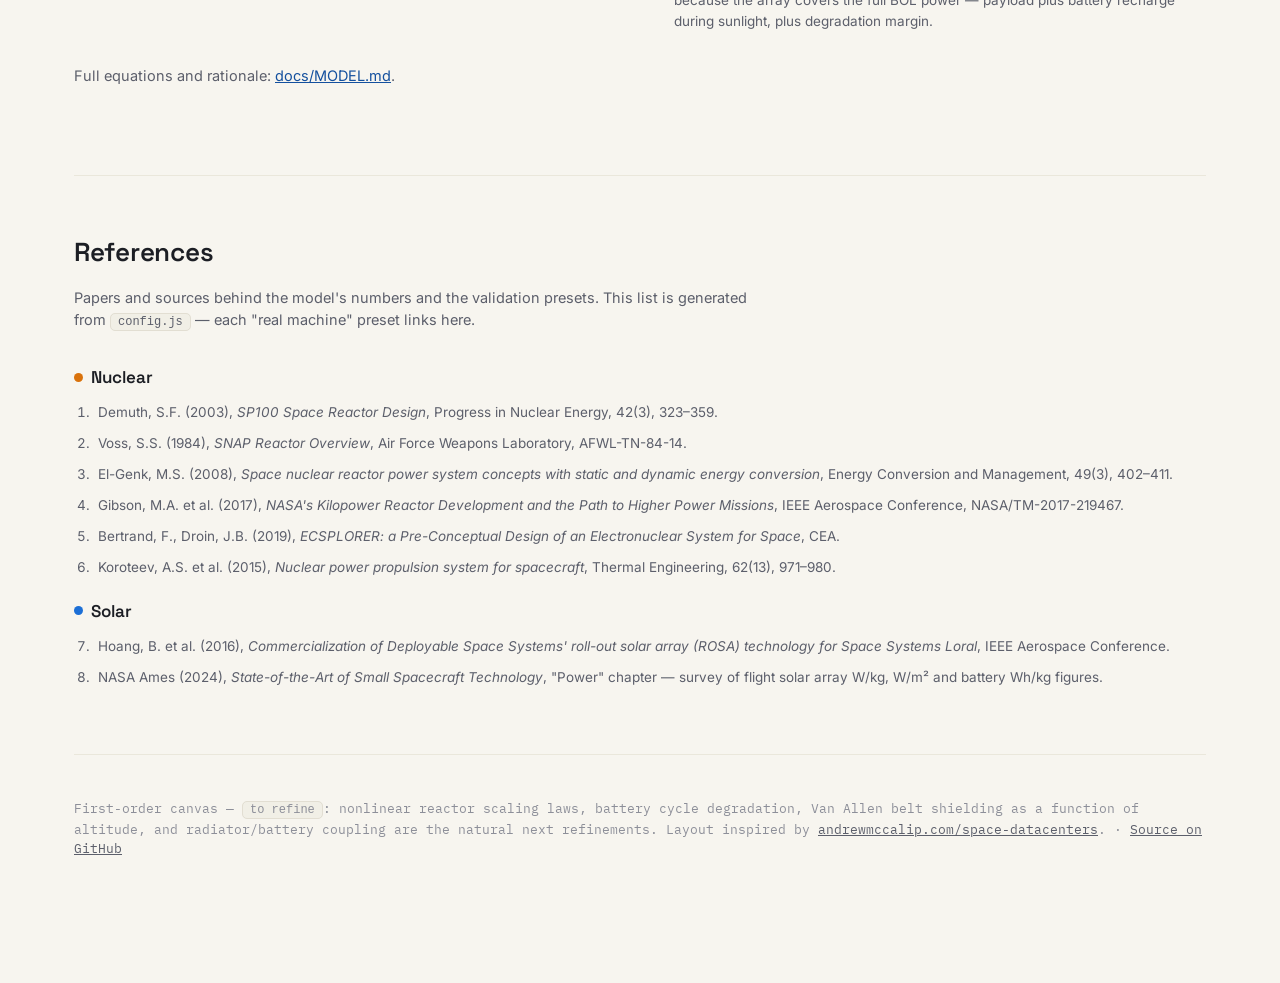
==== commit 8a692741: "Replace sensitivity charts with specific-mass trade and a power x altitude winner map - Chart A: sys" ====
--- a/index.html
+++ b/index.html
@@ -137,12 +137,13 @@
 <!-- ================= CHARTS ================= -->
 <section id="charts">
   <h2>Sensitivity</h2>
-  <p class="section-sub">Two classic views of the space nuclear vs solar trade: the mass break-even power
-  level, and the altitude effect via eclipse fraction.</p>
+  <p class="section-sub">Two views used in the space-power literature: the specific-mass trade that exposes
+  the low-power end, and the 2-D map of which architecture wins over the whole power–altitude plane.</p>
   <div class="chart-grid">
     <div class="chart-box">
-      <h3>Total mass vs electrical power</h3>
-      <div class="chart-cap">Altitude, beta angle and technology assumptions held at current slider values. Power axis is log scale.</div>
+      <h3>System specific mass vs power</h3>
+      <div class="chart-cap">Mass per kilowatt (kg/kWe), log–log, at current altitude, beta and technology.
+      The reactor's fixed-mass floor makes it costly per kWe at low power; solar stays roughly flat. They cross at break-even.</div>
       <svg class="chart" id="chartPower" viewBox="0 0 560 260"></svg>
       <div class="chart-legend">
         <span><i class="sw" style="background:var(--nuclear)"></i>Nuclear</span>
@@ -150,12 +151,13 @@
       </div>
     </div>
     <div class="chart-box">
-      <h3>Total mass vs altitude</h3>
-      <div class="chart-cap">Power and beta angle held at current values. Nuclear is altitude-independent in this model — that's the point.</div>
+      <h3>Who wins — power × altitude map</h3>
+      <div class="chart-cap">Each point shaded by the lighter architecture (deeper = more decisive), at current
+      beta and technology. Dashed line is break-even; the ring is your current operating point.</div>
       <svg class="chart" id="chartAlt" viewBox="0 0 560 260"></svg>
       <div class="chart-legend">
-        <span><i class="sw" style="background:var(--nuclear)"></i>Nuclear</span>
-        <span><i class="sw" style="background:var(--solar)"></i>Solar + battery</span>
+        <span><i class="sw" style="background:rgba(217,114,12,0.5)"></i>Nuclear lighter</span>
+        <span><i class="sw" style="background:rgba(28,111,214,0.5)"></i>Solar lighter</span>
       </div>
     </div>
   </div>
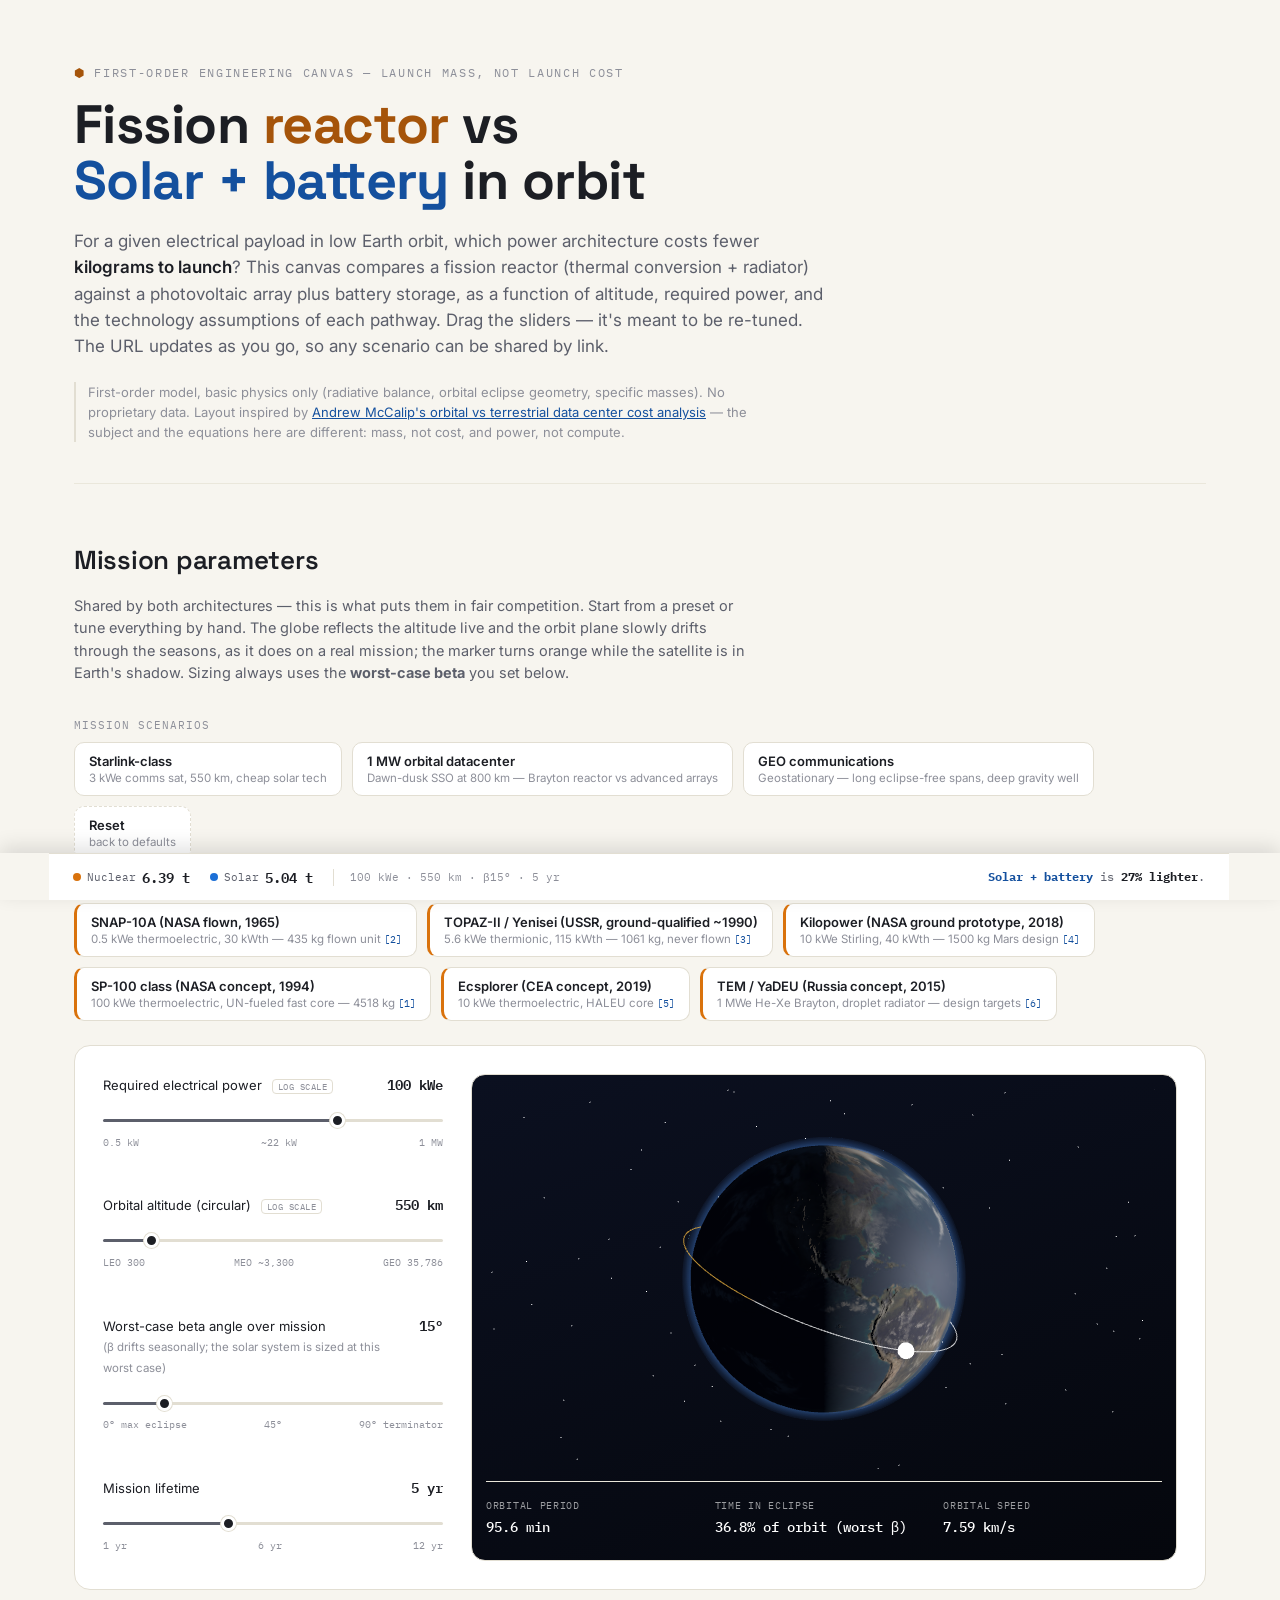
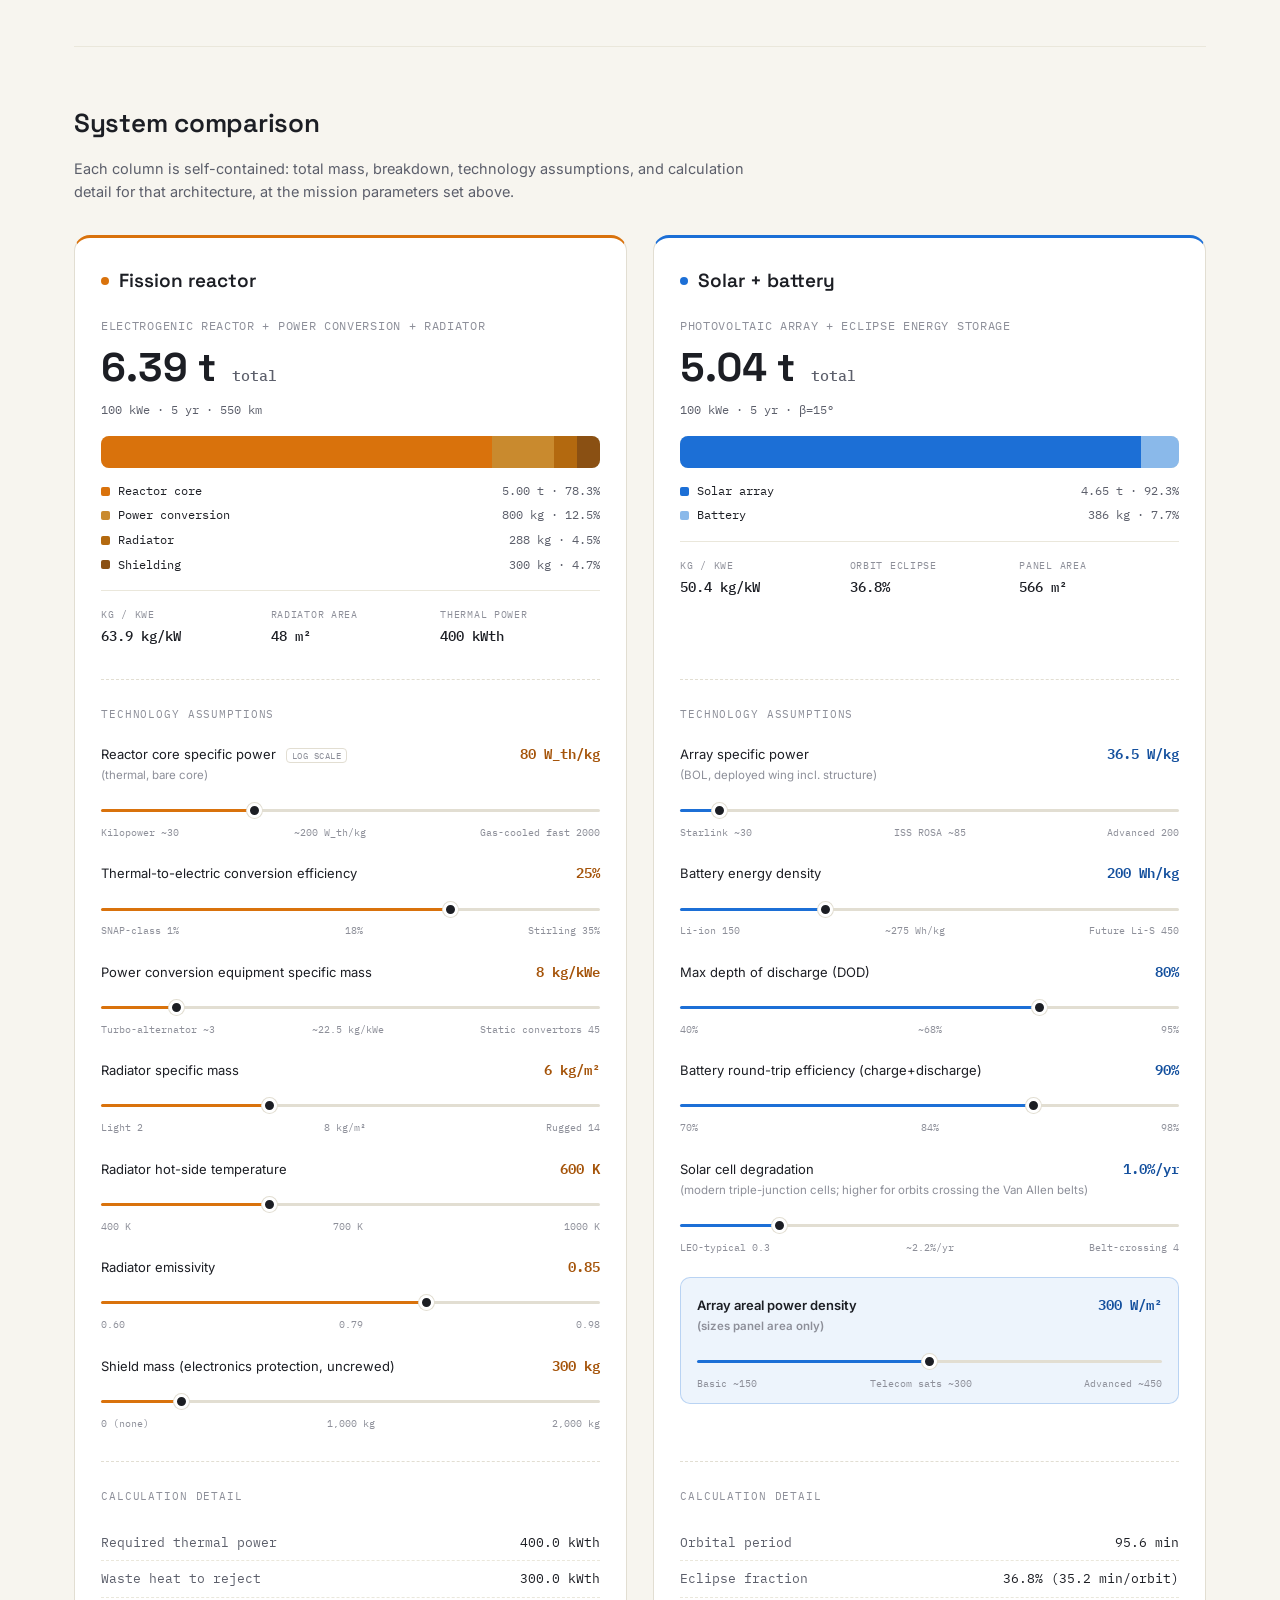
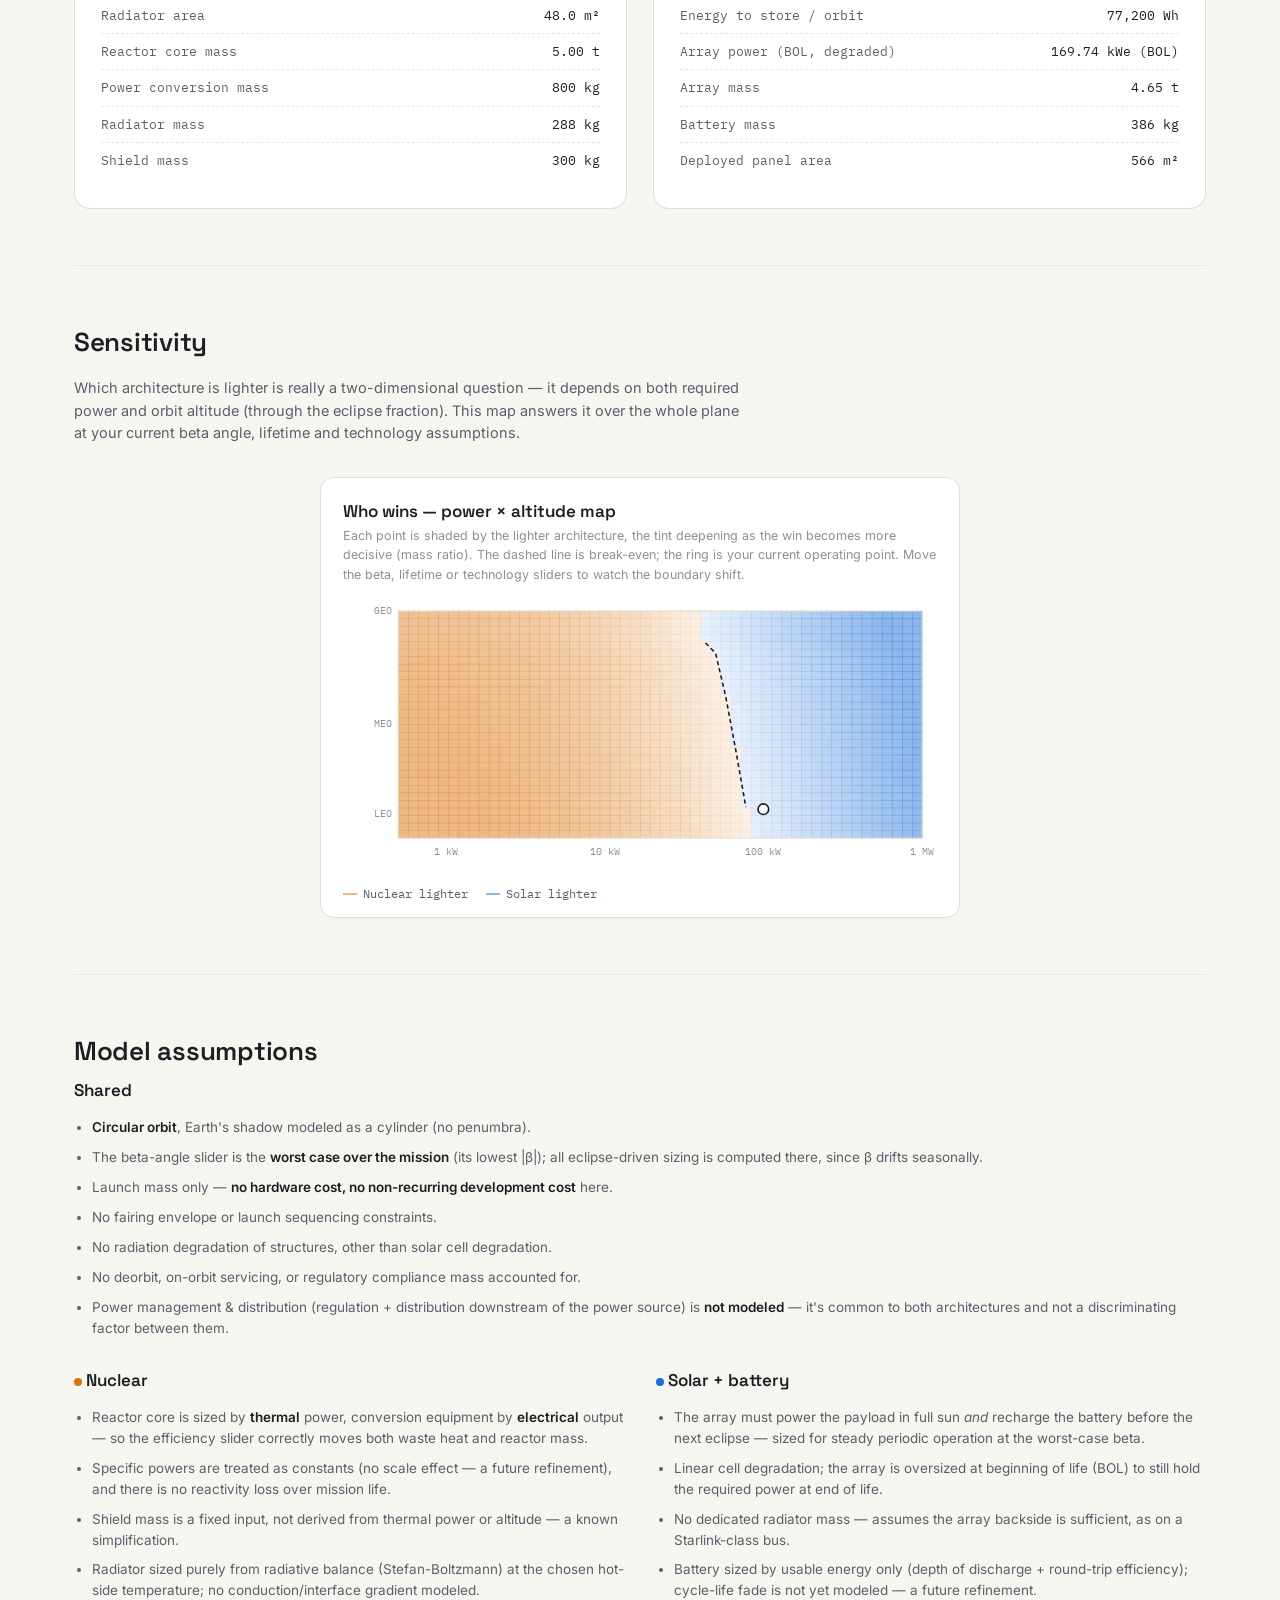
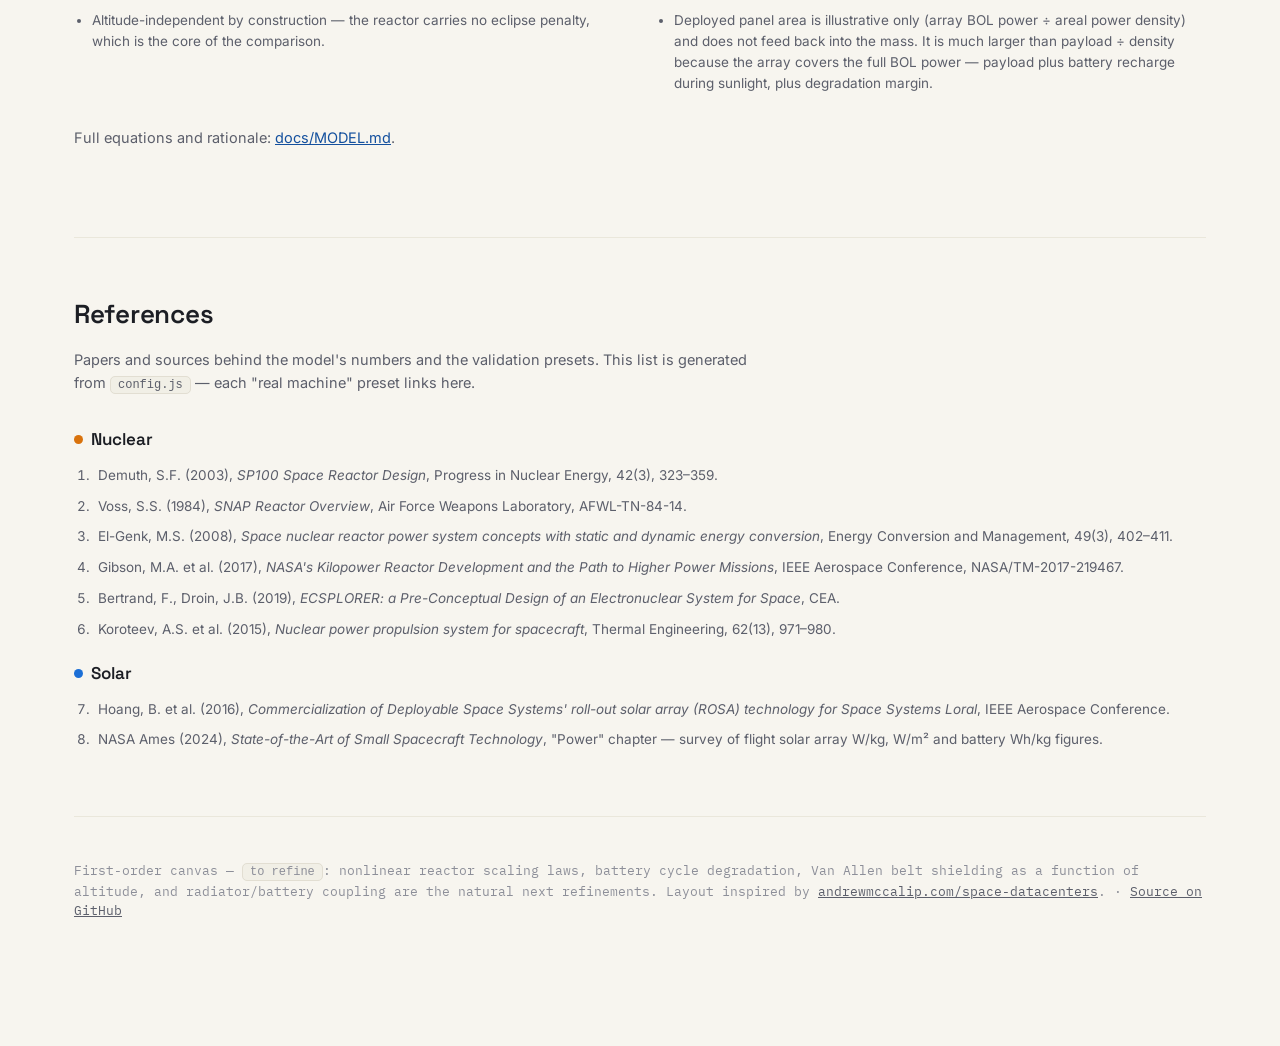
==== commit 7d7bd2fd: "Remove the kg/kWe specific-mass chart, keep the winner map alone The specific-mass curve's only vari" ====
--- a/index.html
+++ b/index.html
@@ -137,24 +137,16 @@
 <!-- ================= CHARTS ================= -->
 <section id="charts">
   <h2>Sensitivity</h2>
-  <p class="section-sub">Two views used in the space-power literature: the specific-mass trade that exposes
-  the low-power end, and the 2-D map of which architecture wins over the whole power–altitude plane.</p>
-  <div class="chart-grid">
-    <div class="chart-box">
-      <h3>System specific mass vs power</h3>
-      <div class="chart-cap">Mass per kilowatt (kg/kWe), log–log, at current altitude, beta and technology.
-      The reactor's fixed-mass floor makes it costly per kWe at low power; solar stays roughly flat. They cross at break-even.</div>
-      <svg class="chart" id="chartPower" viewBox="0 0 560 260"></svg>
-      <div class="chart-legend">
-        <span><i class="sw" style="background:var(--nuclear)"></i>Nuclear</span>
-        <span><i class="sw" style="background:var(--solar)"></i>Solar + battery</span>
-      </div>
-    </div>
+  <p class="section-sub">Which architecture is lighter is really a two-dimensional question — it depends on both
+  required power and orbit altitude (through the eclipse fraction). This map answers it over the whole plane
+  at your current beta angle, lifetime and technology assumptions.</p>
+  <div class="chart-grid one">
     <div class="chart-box">
       <h3>Who wins — power × altitude map</h3>
-      <div class="chart-cap">Each point shaded by the lighter architecture (deeper = more decisive), at current
-      beta and technology. Dashed line is break-even; the ring is your current operating point.</div>
-      <svg class="chart" id="chartAlt" viewBox="0 0 560 260"></svg>
+      <div class="chart-cap">Each point is shaded by the lighter architecture, the tint deepening as the win
+      becomes more decisive (mass ratio). The dashed line is break-even; the ring is your current operating point.
+      Move the beta, lifetime or technology sliders to watch the boundary shift.</div>
+      <svg class="chart" id="chartWinner" viewBox="0 0 560 260"></svg>
       <div class="chart-legend">
         <span><i class="sw" style="background:rgba(217,114,12,0.5)"></i>Nuclear lighter</span>
         <span><i class="sw" style="background:rgba(28,111,214,0.5)"></i>Solar lighter</span>
--- a/assets/css/main.css
+++ b/assets/css/main.css
@@ -273,6 +273,7 @@
 
 /* ---------- charts ---------- */
 .chart-grid{display:grid;grid-template-columns:1fr 1fr;gap:24px;}
+.chart-grid.one{grid-template-columns:1fr;max-width:640px;margin:0 auto;}
 @media(max-width:900px){.chart-grid{grid-template-columns:1fr;}}
 .chart-box{background:var(--panel);border:1px solid var(--border);border-radius:14px;padding:20px 22px 14px;}
 .chart-box h3{margin-bottom:2px;}
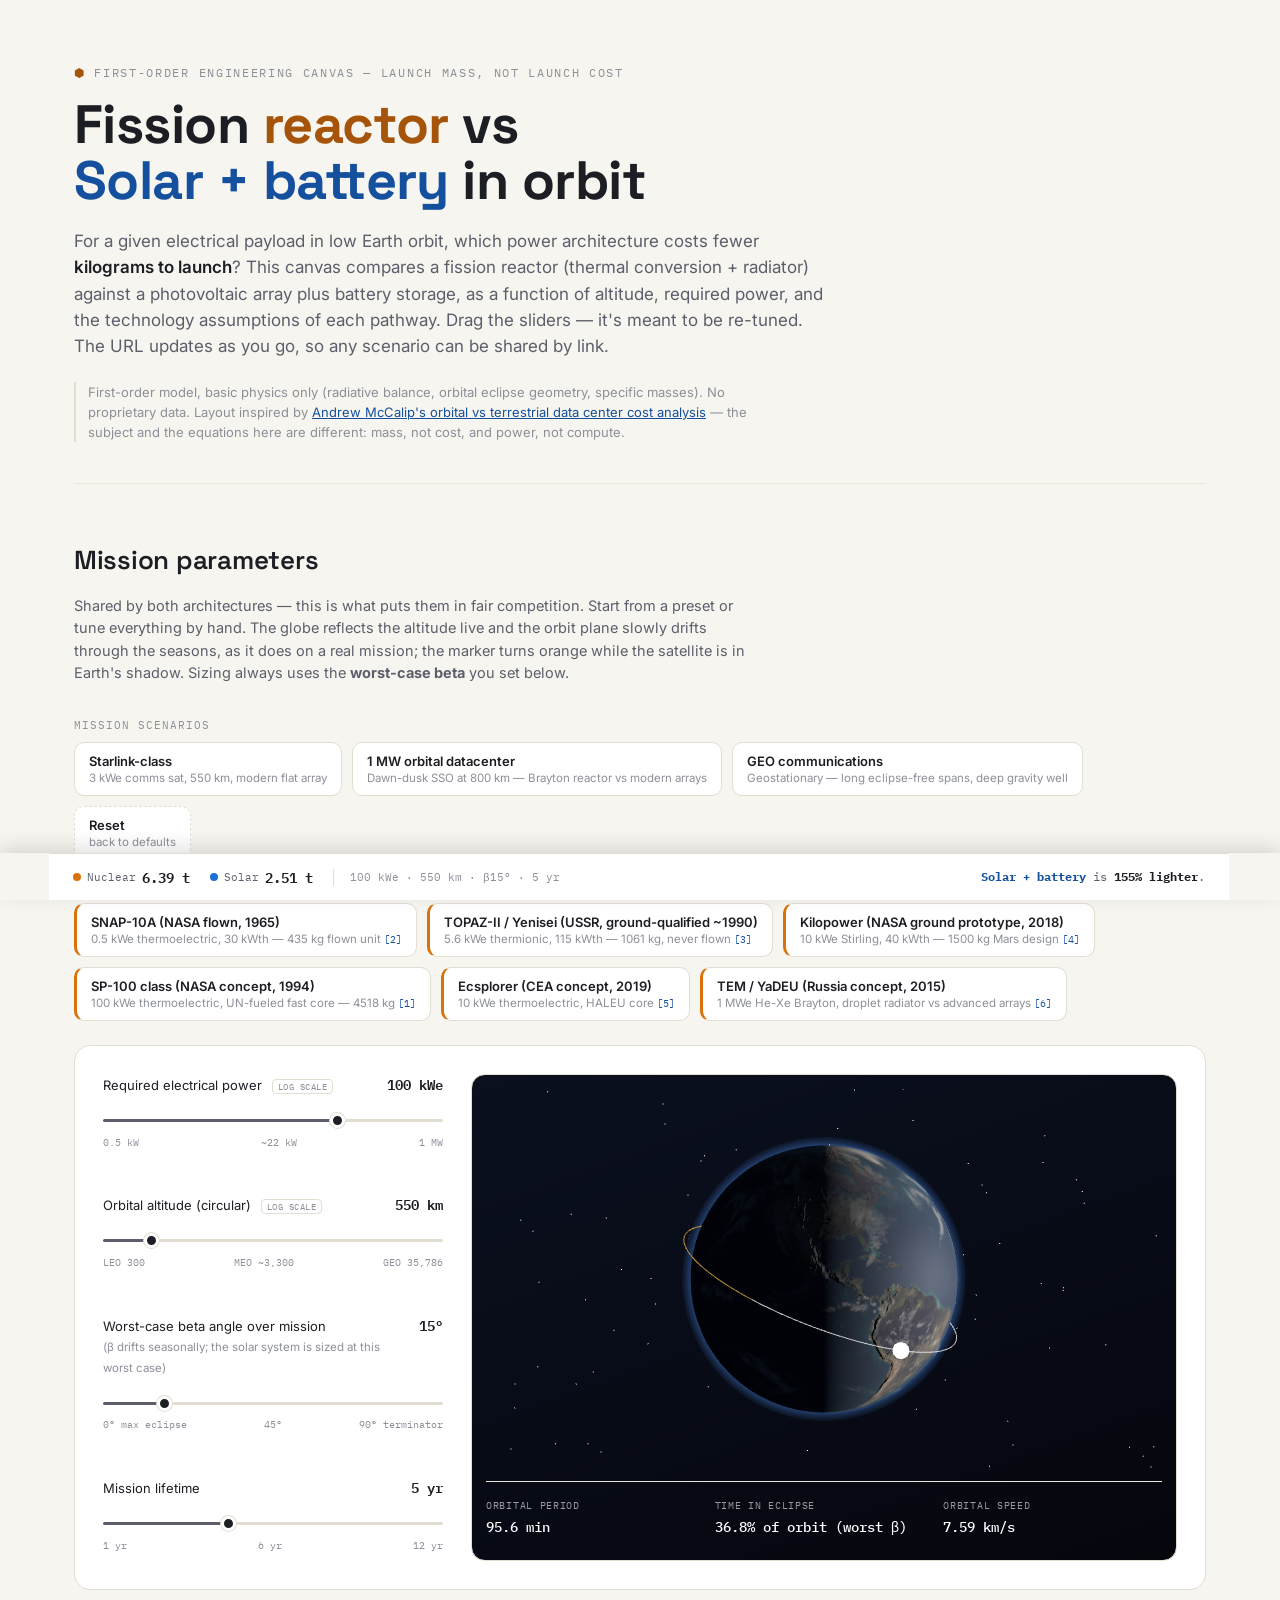
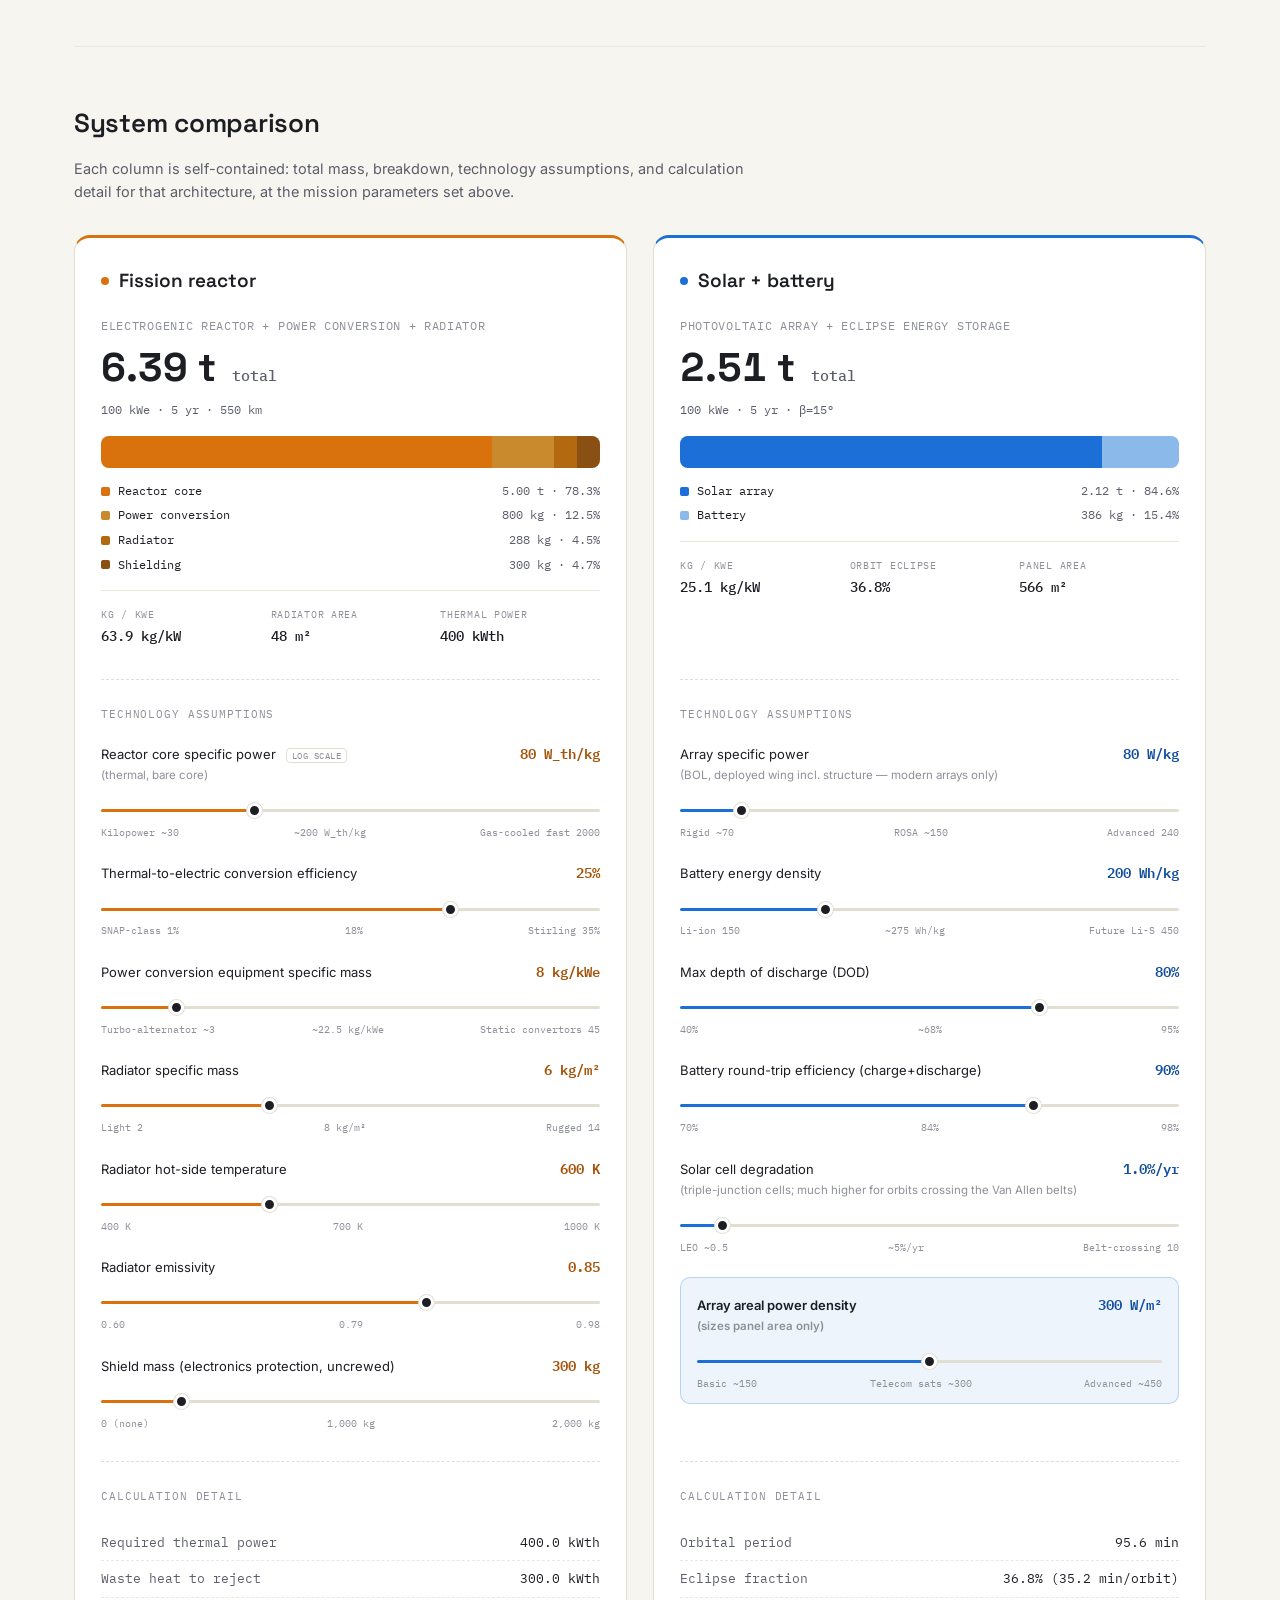
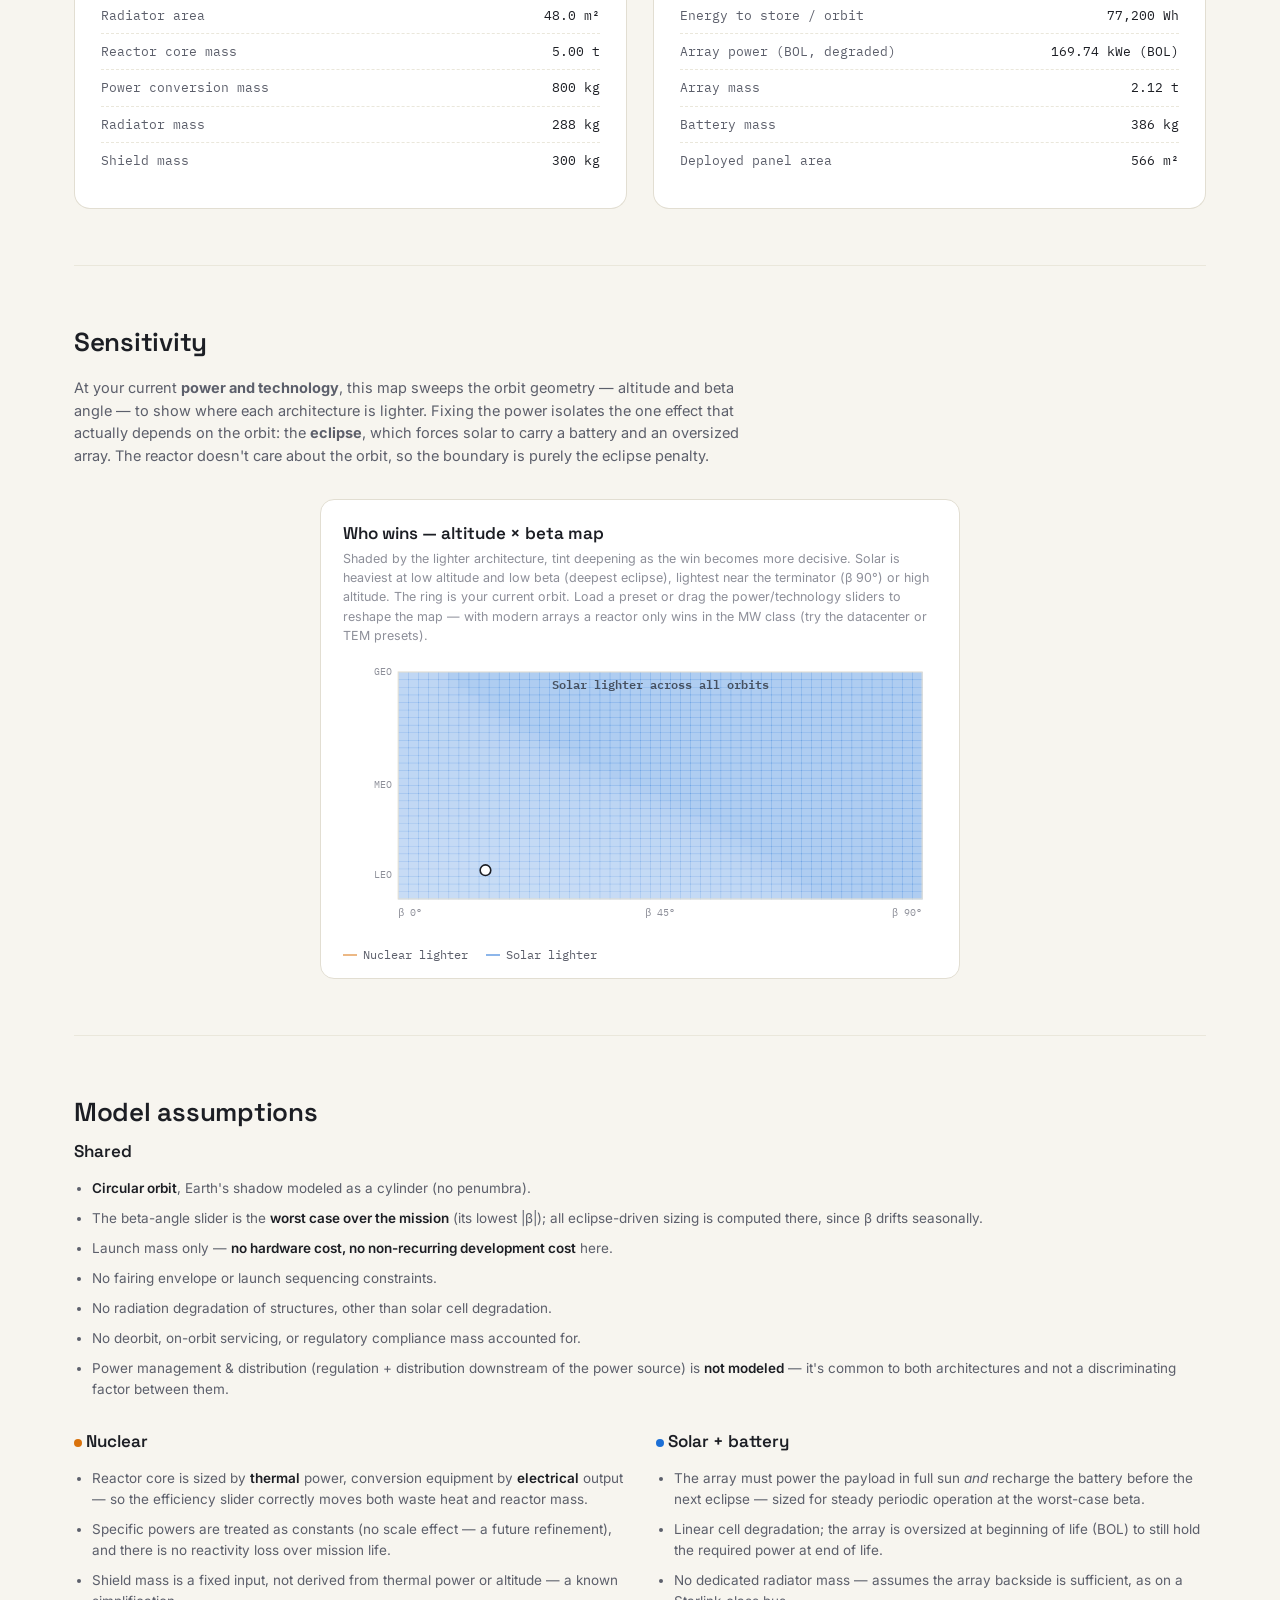
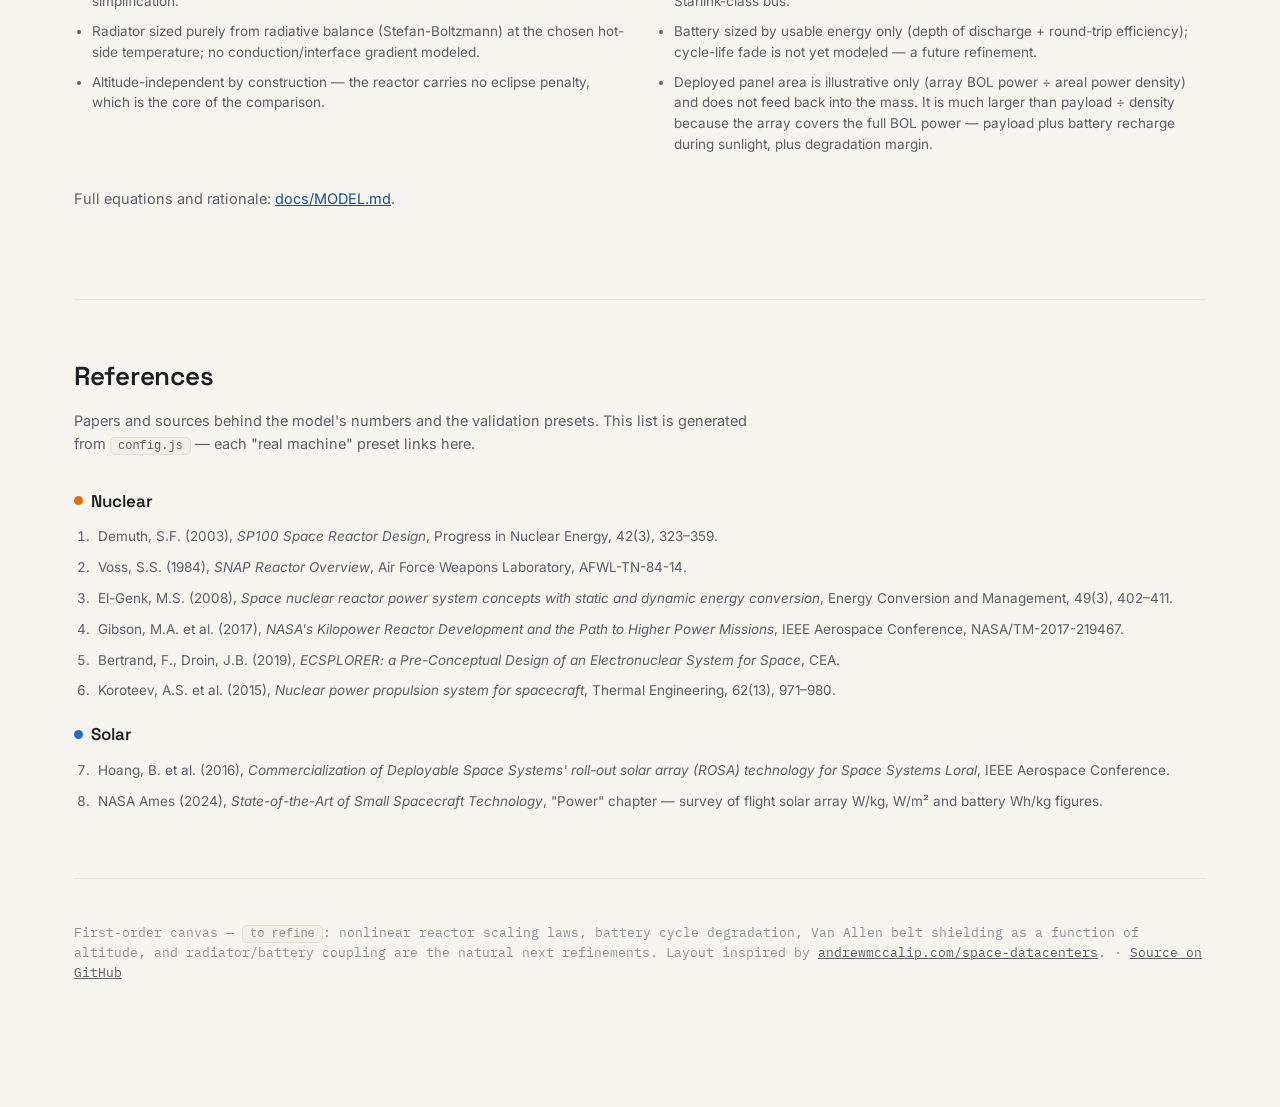
==== commit 53f91dea: "Beta x altitude winner map, modernized solar tech, no break-even line - Sensitivity map is now beta " ====
--- a/index.html
+++ b/index.html
@@ -137,15 +137,17 @@
 <!-- ================= CHARTS ================= -->
 <section id="charts">
   <h2>Sensitivity</h2>
-  <p class="section-sub">Which architecture is lighter is really a two-dimensional question — it depends on both
-  required power and orbit altitude (through the eclipse fraction). This map answers it over the whole plane
-  at your current beta angle, lifetime and technology assumptions.</p>
+  <p class="section-sub">At your current <b>power and technology</b>, this map sweeps the orbit geometry —
+  altitude and beta angle — to show where each architecture is lighter. Fixing the power isolates the one
+  effect that actually depends on the orbit: the <b>eclipse</b>, which forces solar to carry a battery and an
+  oversized array. The reactor doesn't care about the orbit, so the boundary is purely the eclipse penalty.</p>
   <div class="chart-grid one">
     <div class="chart-box">
-      <h3>Who wins — power × altitude map</h3>
-      <div class="chart-cap">Each point is shaded by the lighter architecture, the tint deepening as the win
-      becomes more decisive (mass ratio). The dashed line is break-even; the ring is your current operating point.
-      Move the beta, lifetime or technology sliders to watch the boundary shift.</div>
+      <h3>Who wins — altitude × beta map</h3>
+      <div class="chart-cap">Shaded by the lighter architecture, tint deepening as the win becomes more decisive.
+      Solar is heaviest at low altitude and low beta (deepest eclipse), lightest near the terminator (β 90°) or
+      high altitude. The ring is your current orbit. Load a preset or drag the power/technology sliders to
+      reshape the map — with modern arrays a reactor only wins in the MW class (try the datacenter or TEM presets).</div>
       <svg class="chart" id="chartWinner" viewBox="0 0 560 260"></svg>
       <div class="chart-legend">
         <span><i class="sw" style="background:rgba(217,114,12,0.5)"></i>Nuclear lighter</span>
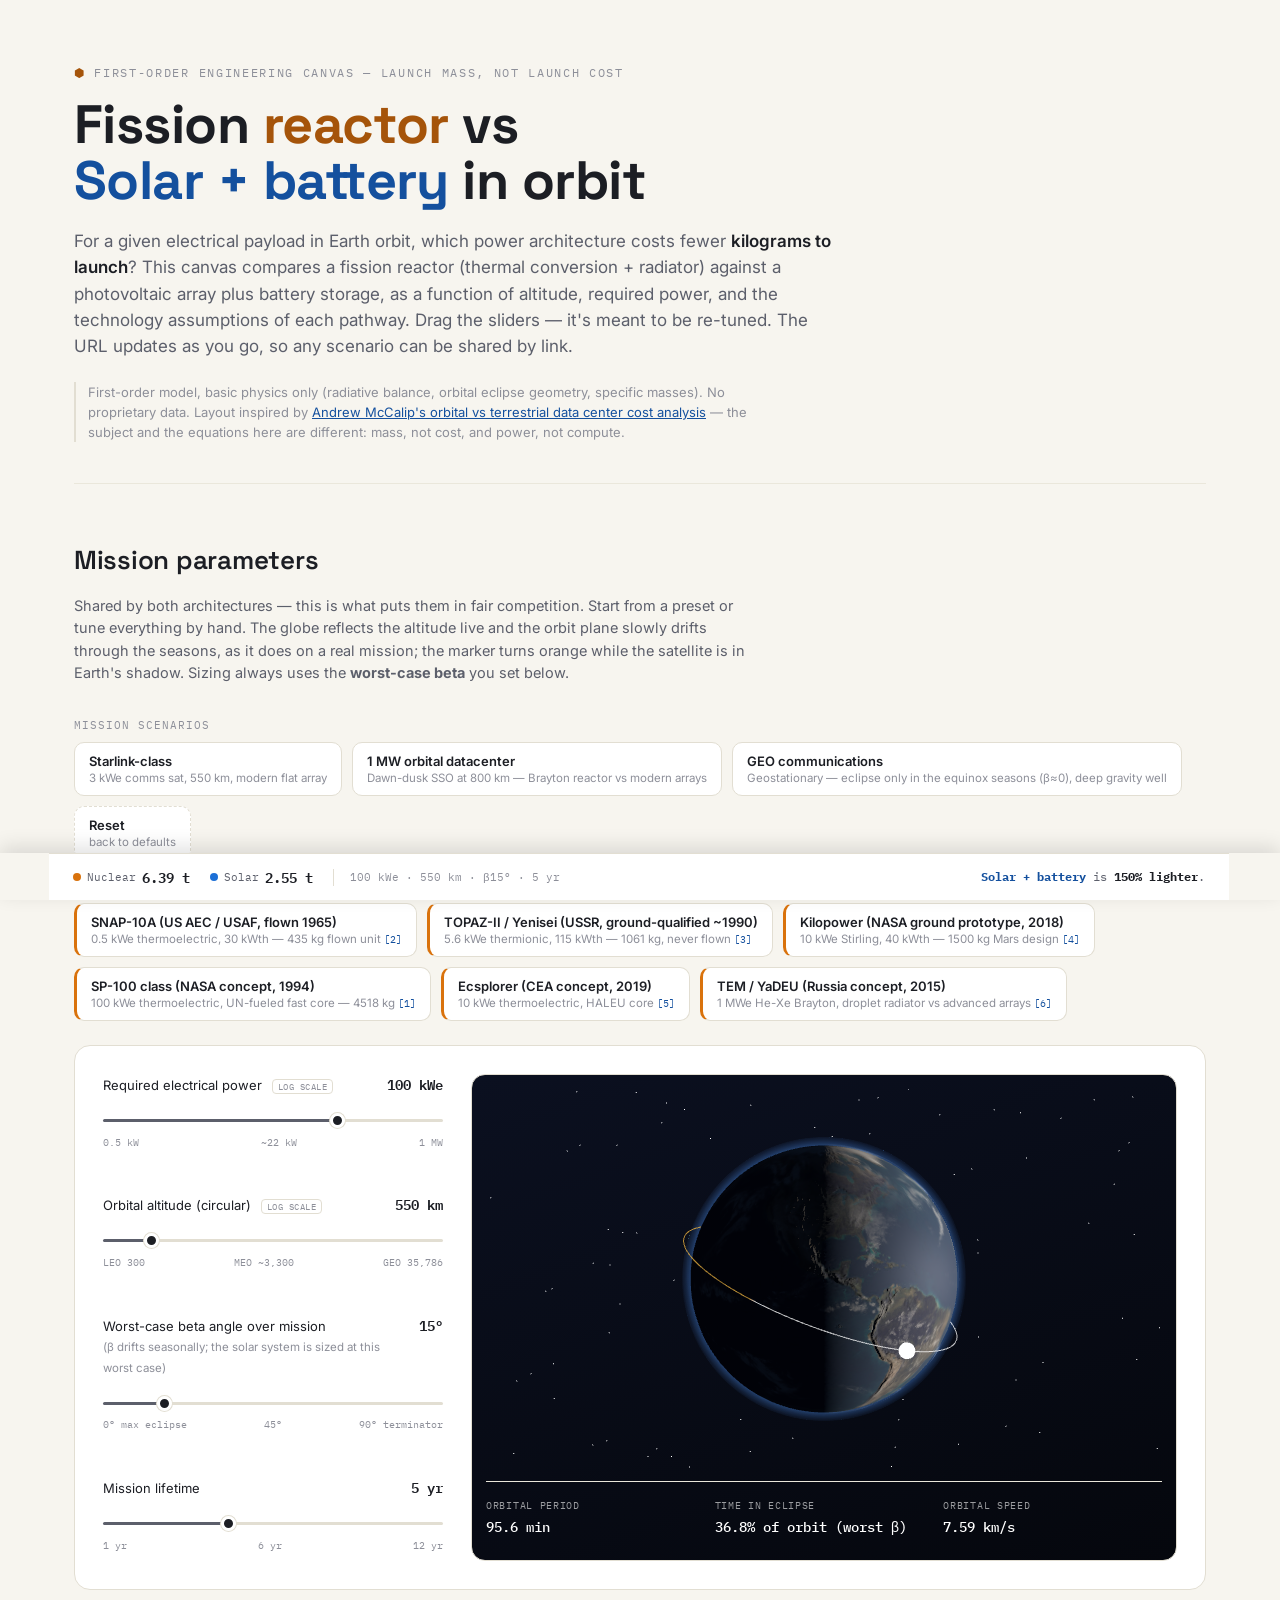
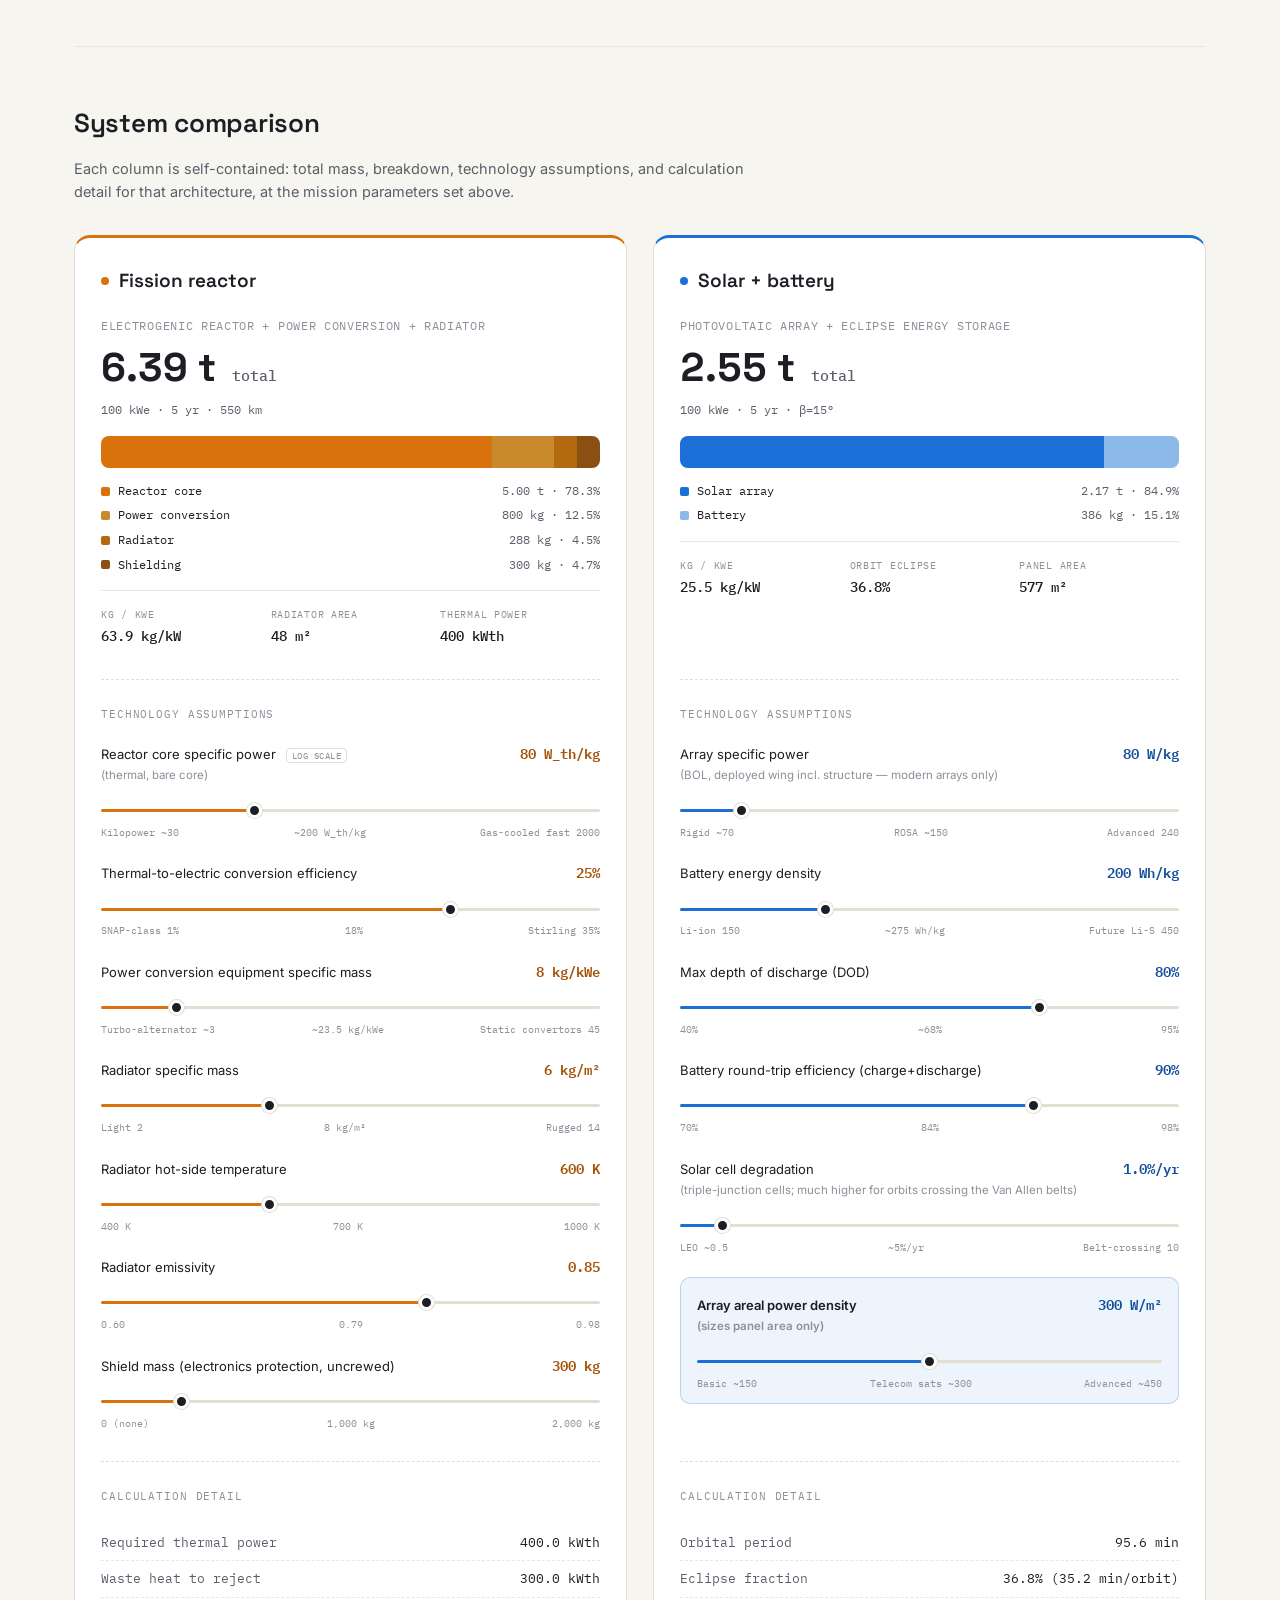
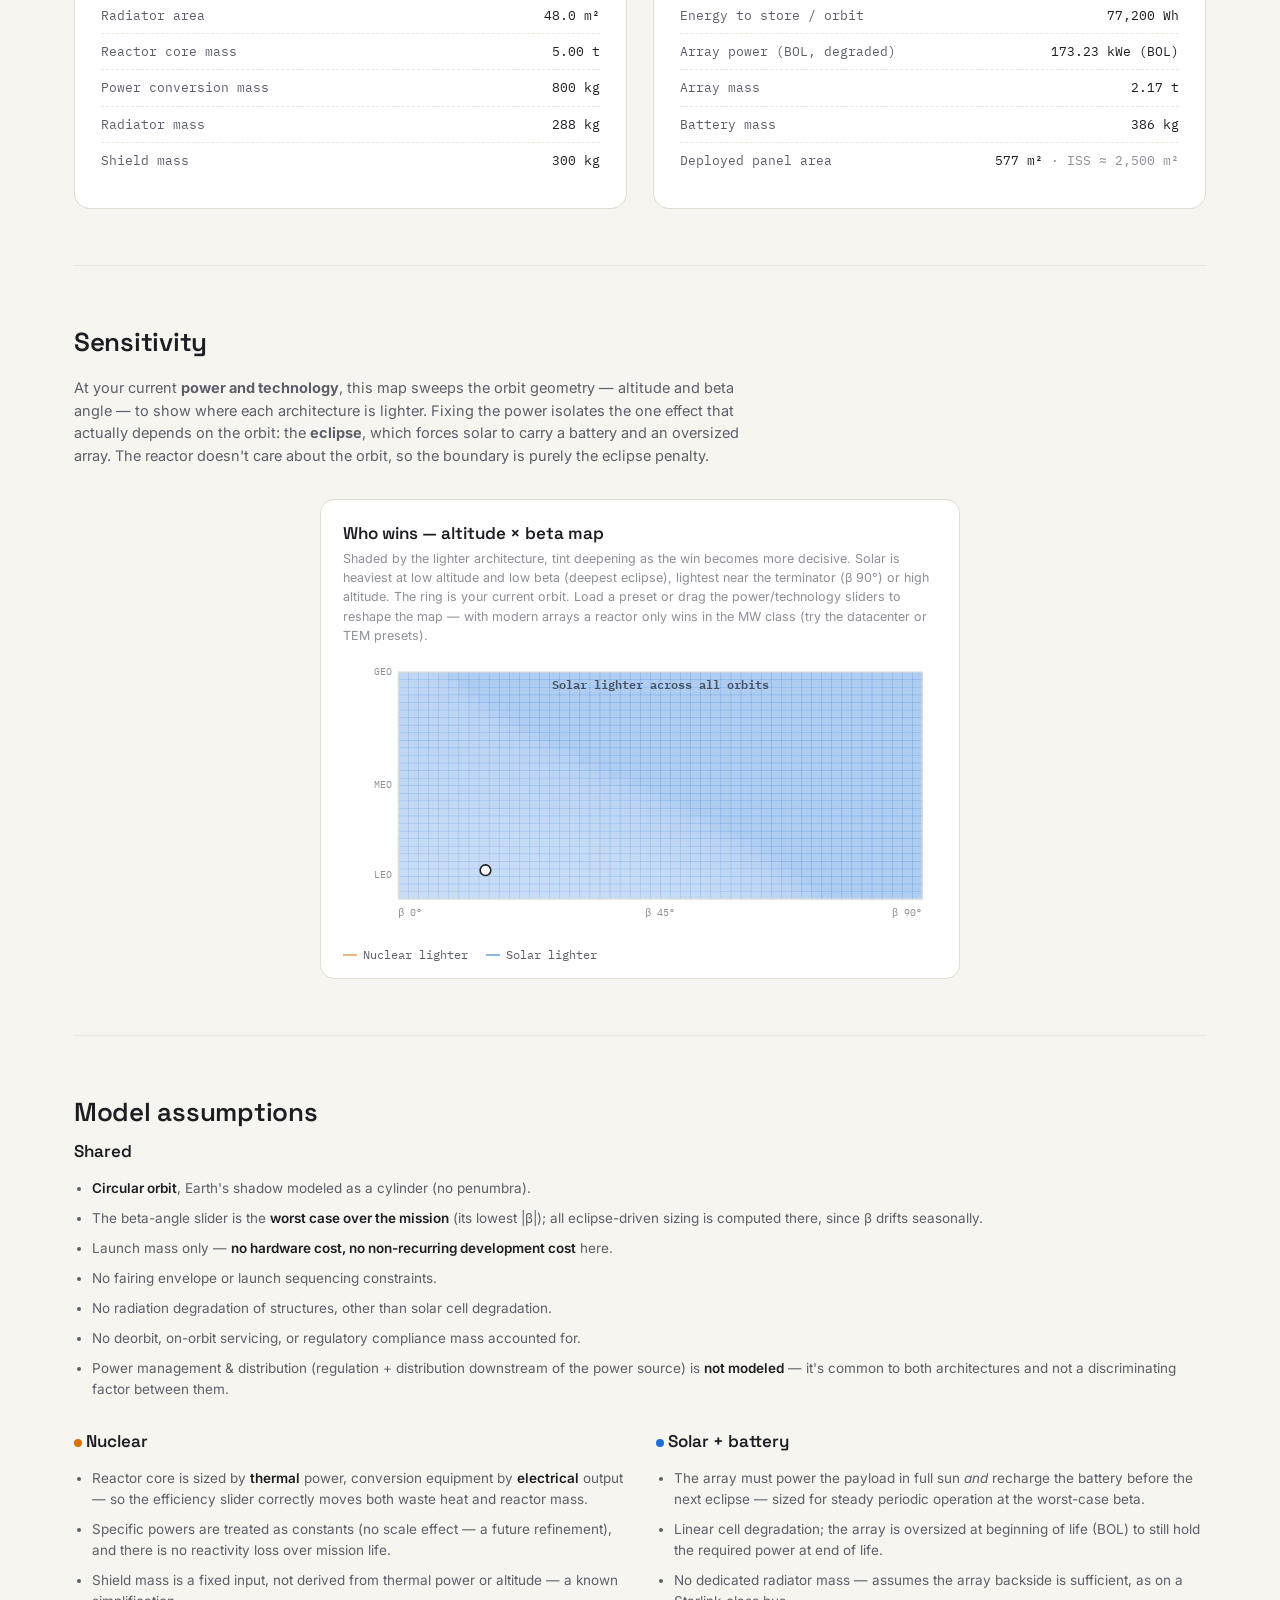
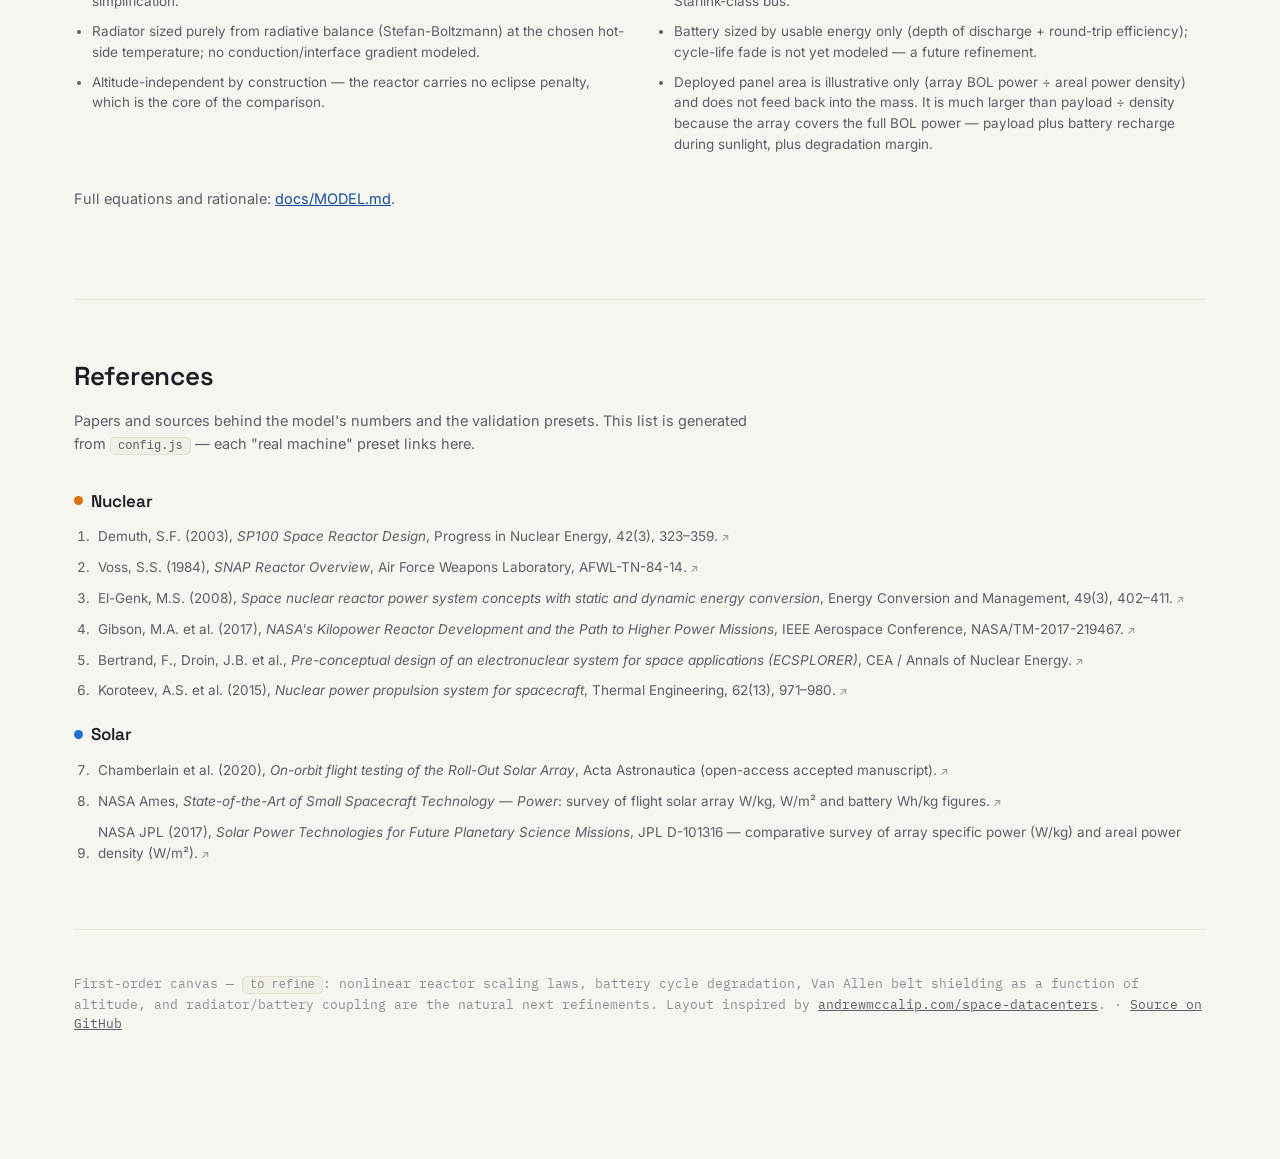
==== commit bde15032: "Fix review findings: recharge round-trip loss, GEO beta, desktop verdict, dead code - solar.js: arra" ====
--- a/index.html
+++ b/index.html
@@ -17,7 +17,7 @@
 <header class="top">
   <div class="eyebrow"><span>⬢</span> First-order engineering canvas — launch mass, not launch cost</div>
   <h1>Fission <em>reactor</em> vs<br><em class="b">Solar + battery</em> in orbit</h1>
-  <p class="lede">For a given electrical payload in low Earth orbit, which power architecture costs fewer
+  <p class="lede">For a given electrical payload in Earth orbit, which power architecture costs fewer
   <strong>kilograms to launch</strong>? This canvas compares a fission reactor (thermal conversion + radiator)
   against a photovoltaic array plus battery storage, as a function of altitude, required power, and the
   technology assumptions of each pathway. Drag the sliders — it's meant to be re-tuned. The URL updates as
@@ -213,6 +213,8 @@
      on narrow screens, mirroring the reference site's persistent result panel. -->
 <aside class="result-rail" id="resultRail">
 
+  <div class="rail-verdict-card" id="rail-verdict">—</div>
+
   <div class="rail-card nuclear">
     <div class="rail-card-title">Fission reactor</div>
     <div class="rail-card-total" id="rail-n-total">—</div>
--- a/assets/css/main.css
+++ b/assets/css/main.css
@@ -196,6 +196,7 @@
 .out-row:last-child{border-bottom:none;}
 .out-row .k{color:var(--text-dim);}
 .out-row .v{color:var(--text);}
+.out-row .v .hint{color:var(--text-faint);font-weight:400;}
 
 /* ---------- result rail: sticky margin cards (wide) / fixed bottom bar (narrow) ---------- */
 /* Sticky at 50vh + translateY(-50%) keeps the cards vertically centered in
@@ -218,6 +219,13 @@
 .rail-card-title{font-size:12.5px;color:var(--text-dim);margin-bottom:2px;}
 .rail-card-total{font-family:var(--disp);font-weight:700;font-size:24px;margin-bottom:14px;font-variant-numeric:tabular-nums;}
 
+/* Verdict banner at the top of the sticky rail (wide screens only). */
+.rail-verdict-card{background:var(--panel);border:1px solid var(--border);border-radius:12px;
+  padding:12px 16px;text-align:center;font-family:var(--mono);font-size:13px;color:var(--text-dim);}
+.rail-verdict-card b{color:var(--text);}
+.rail-verdict-card .win-nuclear{color:var(--nuclear-dark);}
+.rail-verdict-card .win-solar{color:var(--solar-dark);}
+
 .rail-minibars{display:flex;flex-direction:column;gap:8px;margin-bottom:12px;}
 .mbar-row{display:grid;grid-template-columns:84px 1fr auto;align-items:center;gap:8px;font-family:var(--mono);font-size:10.5px;}
 .mbar-label{color:var(--text-dim);white-space:nowrap;overflow:hidden;text-overflow:ellipsis;}
@@ -237,7 +245,7 @@
 @media(max-width:1300px){
   .result-rail{position:fixed;left:0;right:0;bottom:0;top:auto;transform:none;z-index:40;
     box-shadow:0 -6px 20px rgba(0,0,0,0.12);flex-direction:row;gap:0;}
-  .rail-card{display:none;}
+  .rail-card,.rail-verdict-card{display:none;}
   .rail-bottom{display:flex;align-items:center;gap:20px;background:var(--panel);
     border-top:1px solid var(--border);max-width:1180px;margin:0 auto;width:100%;
     padding:12px 24px;}
@@ -254,7 +262,6 @@
   .rail-bottom-verdict b{color:var(--text);}
   .rail-bottom-verdict .win-nuclear{color:var(--nuclear-dark);}
   .rail-bottom-verdict .win-solar{color:var(--solar-dark);}
-  .rail-bottom-verdict .be{display:none;}
   body{padding-bottom:56px;}
 }
 @media(max-width:900px){
@@ -293,9 +300,15 @@
 
 /* ---------- references ---------- */
 ol.refs{margin:0 0 4px;padding-left:20px;color:var(--text-dim);font-size:13.5px;}
-ol.refs li{margin-bottom:10px;padding-left:4px;}
+ol.refs li{margin-bottom:10px;padding-left:4px;transition:transform .16s ease;}
 ol.refs li:target{background:var(--panel2);border-radius:4px;}
-ol.refs a{color:var(--solar-dark);}
+/* Each citation is a link to its source; it slides forward slightly and the
+   marker shifts with it on hover, hinting "click to open the PDF". */
+ol.refs li:hover{transform:translateX(6px);}
+a.ref-link{color:inherit;text-decoration:none;display:inline-block;}
+a.ref-link i{color:inherit;}
+ol.refs li:hover a.ref-link{color:var(--solar-dark);}
+a.ref-link::after{content:" ↗";color:var(--text-faint);font-size:11px;}
 h3.refs-cat{display:flex;align-items:center;gap:8px;margin:20px 0 12px;}
 h3.refs-cat:first-child{margin-top:0;}
 h3.refs-cat .dot{width:9px;height:9px;}
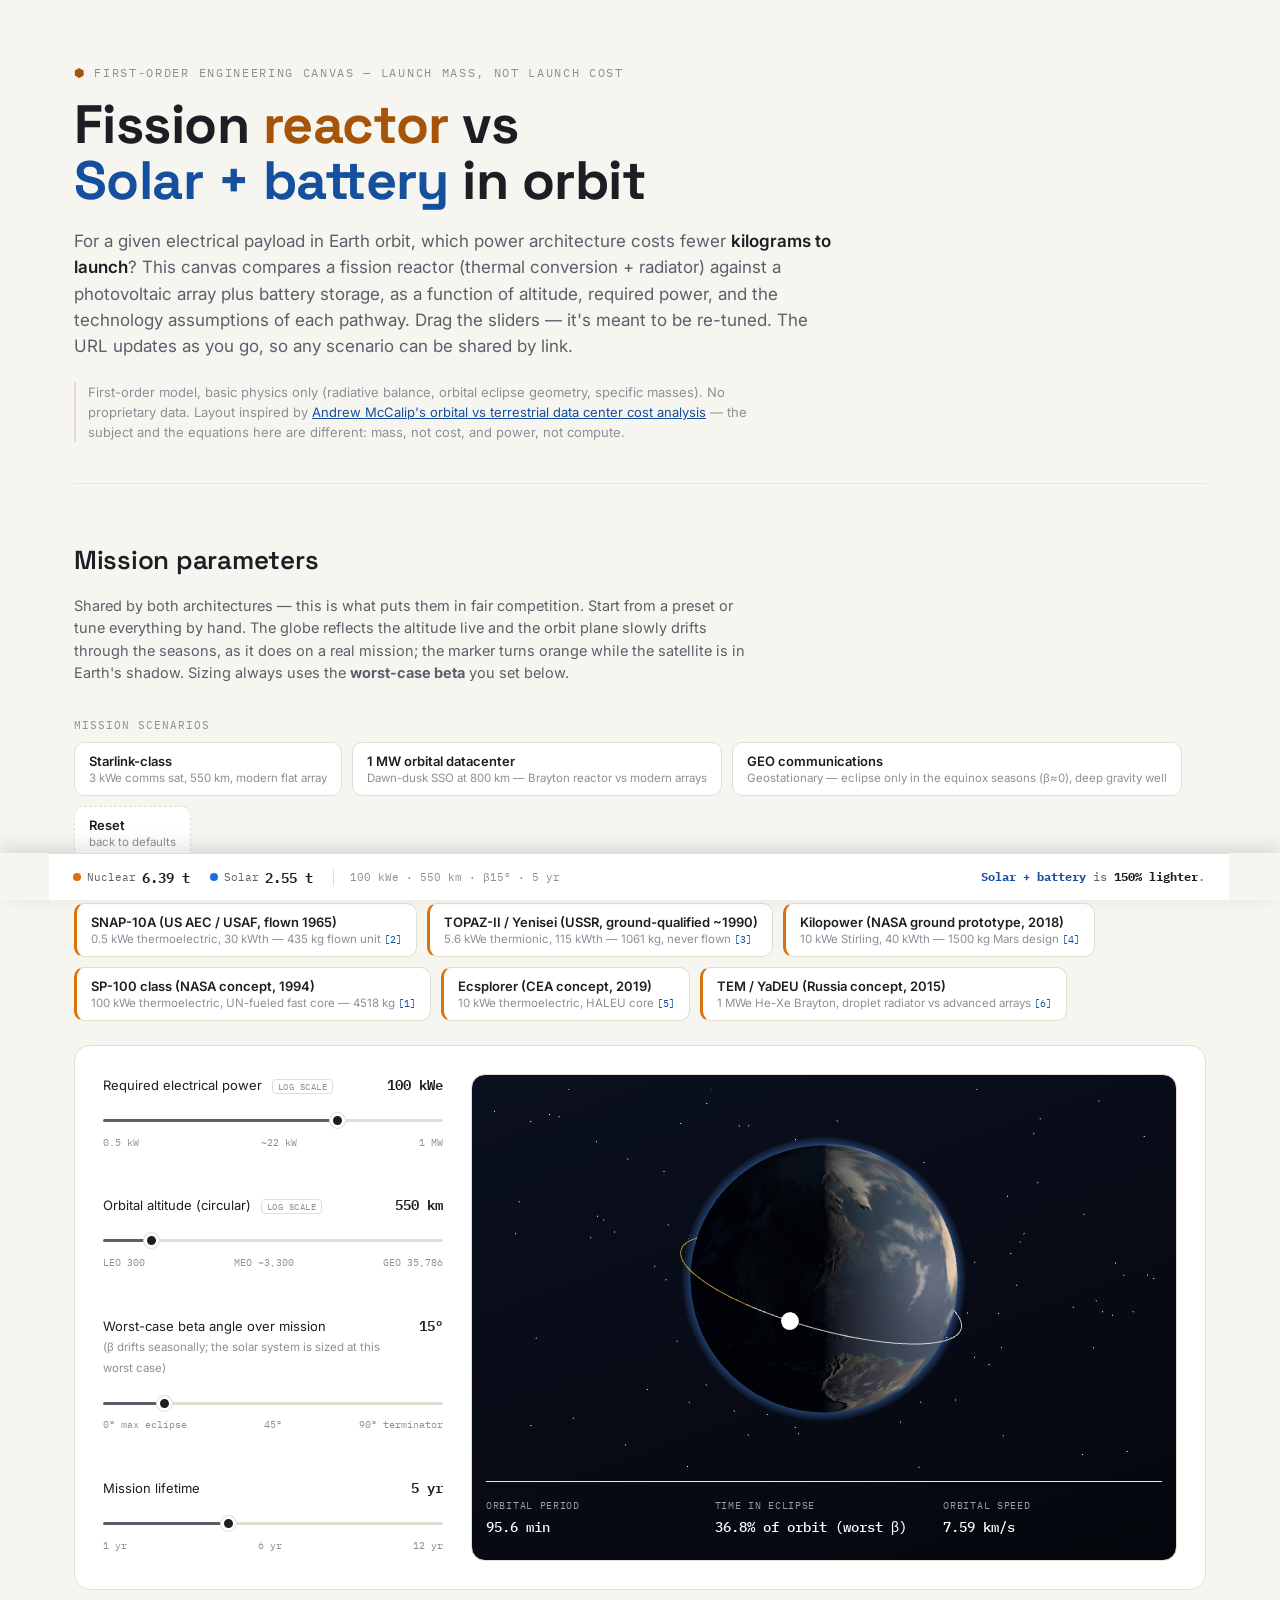
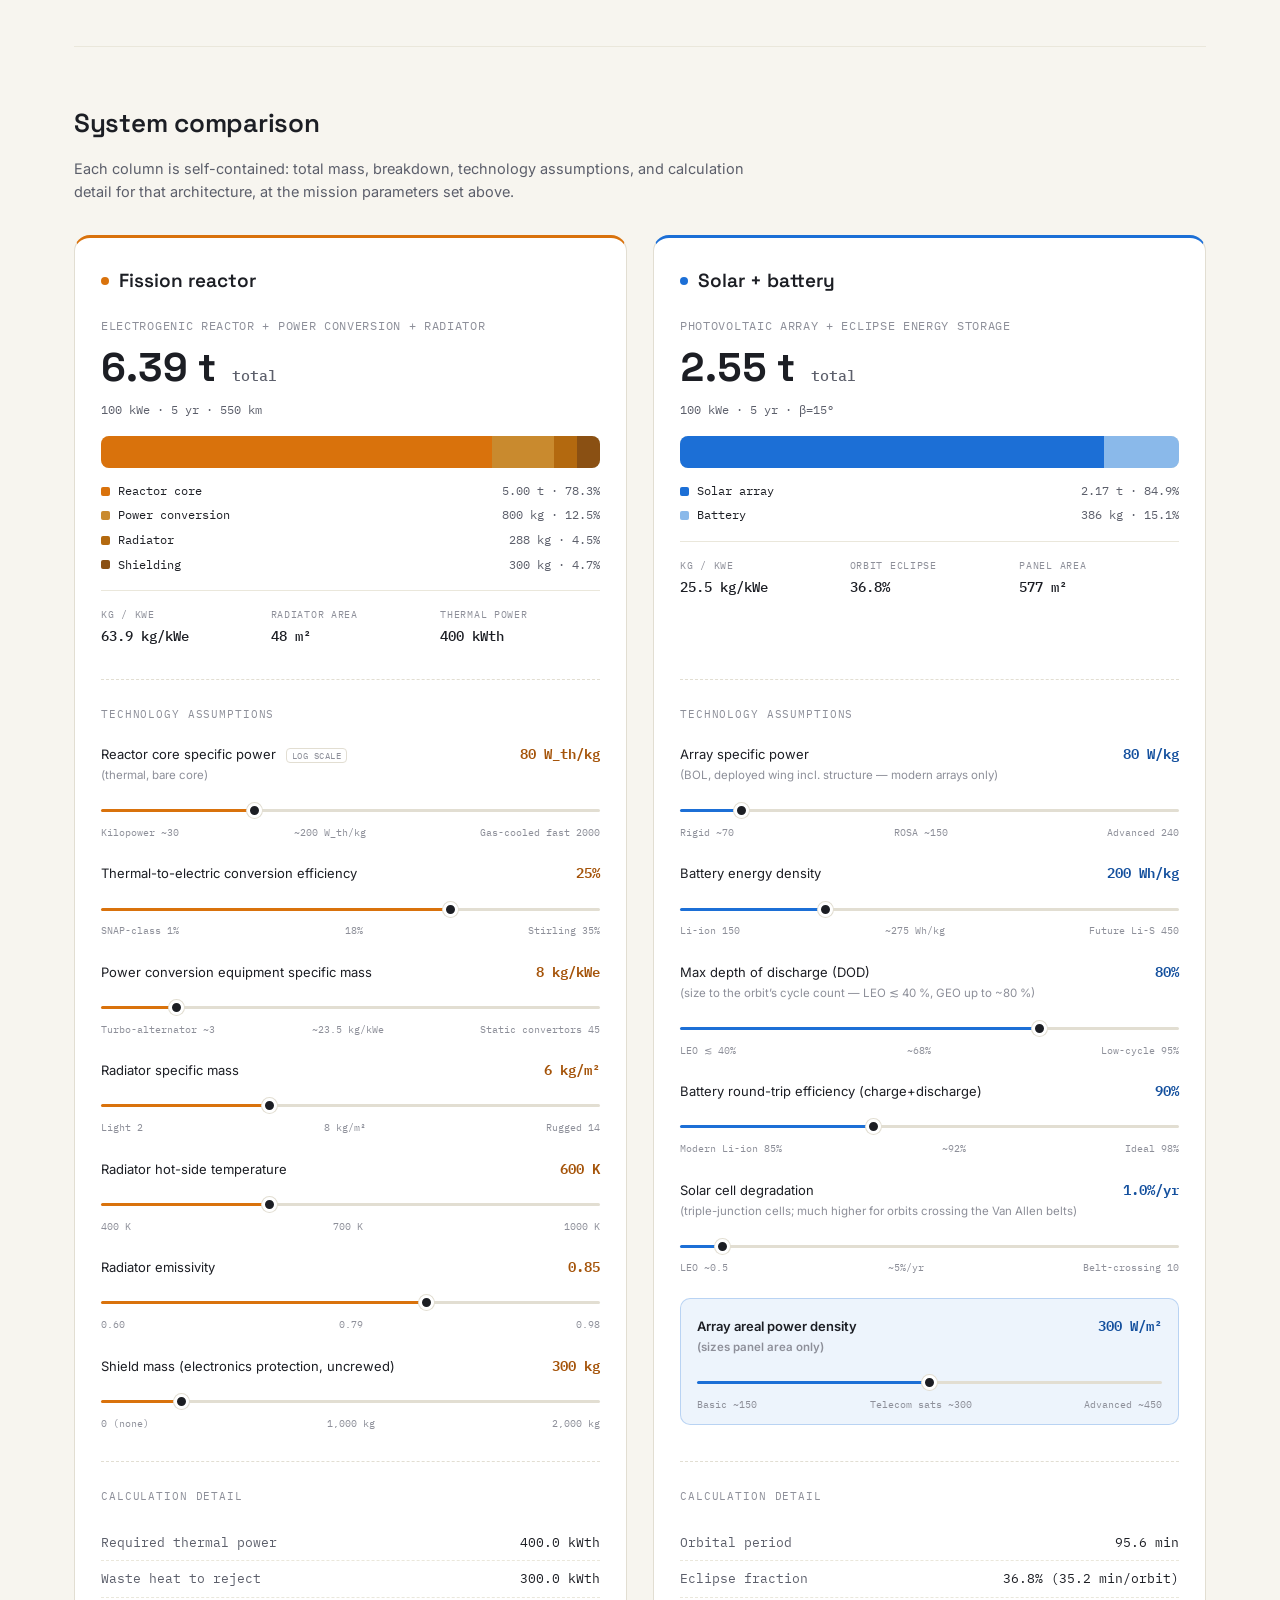
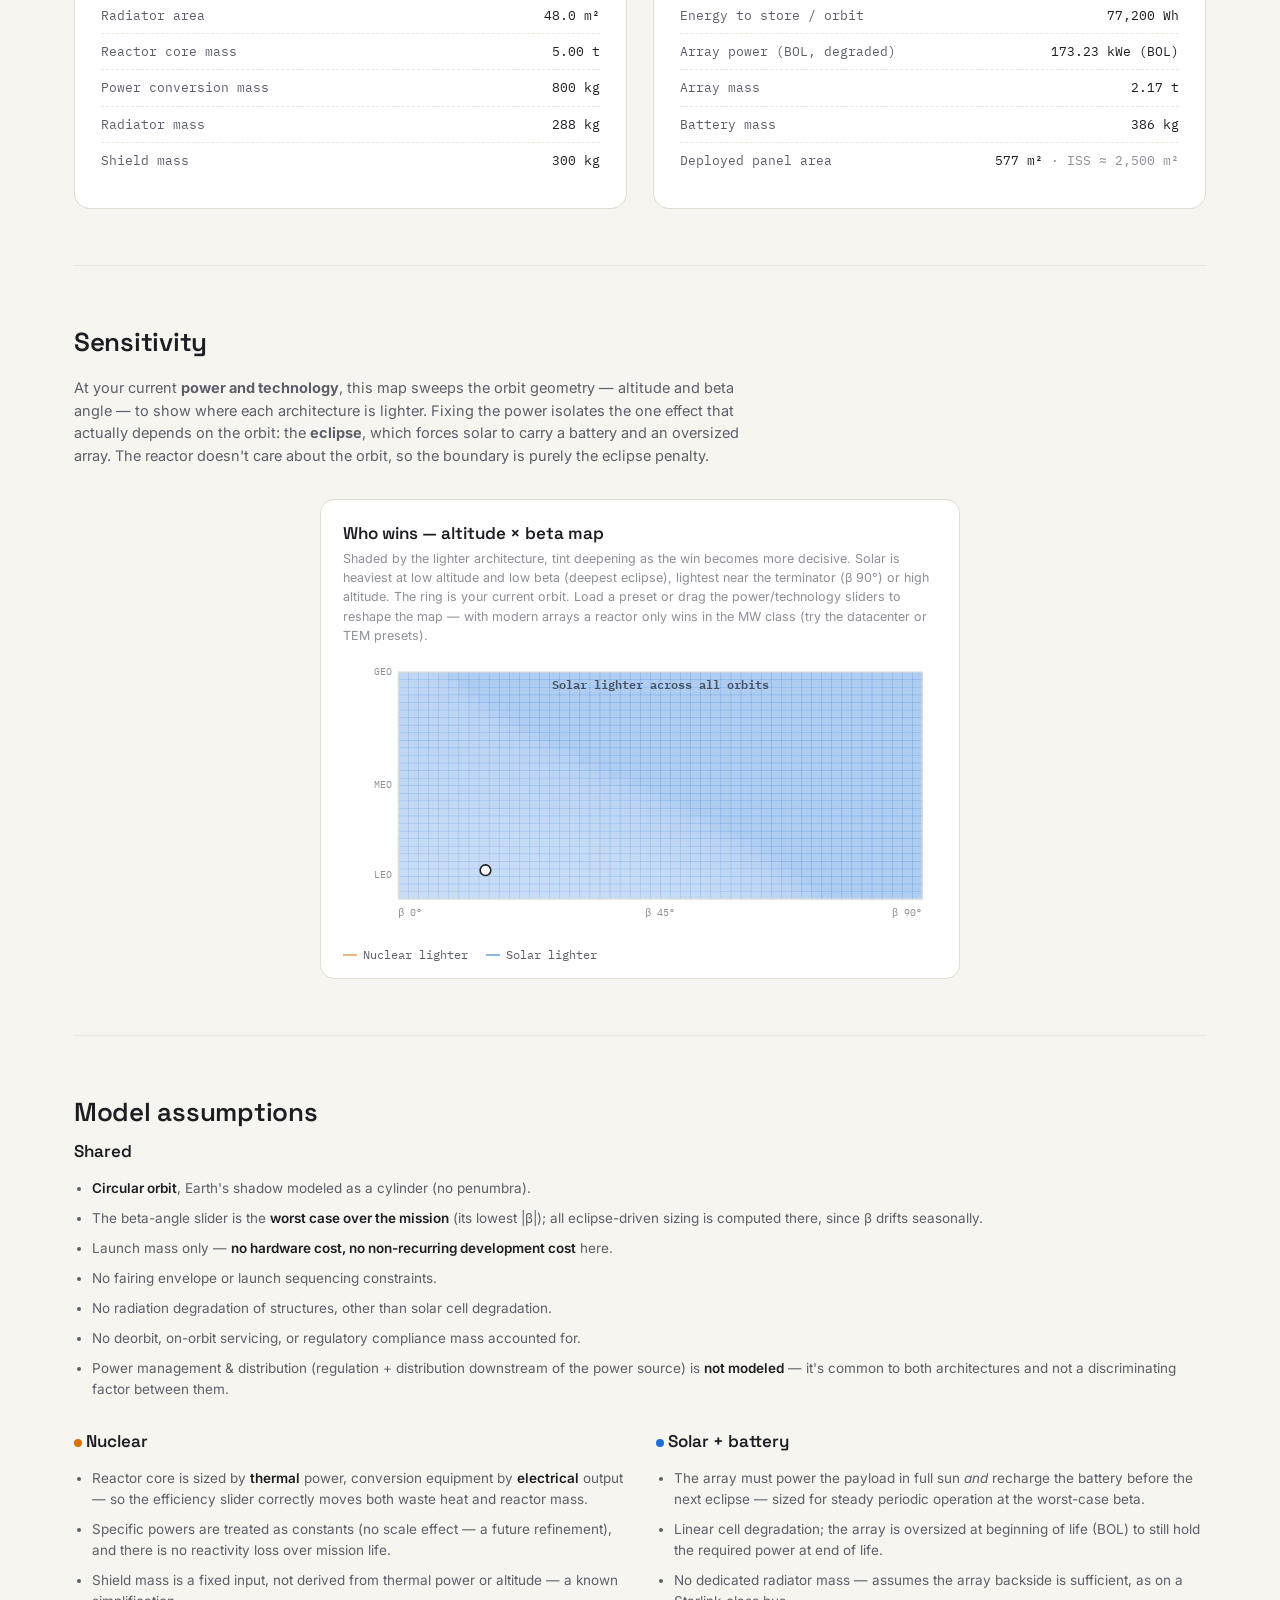
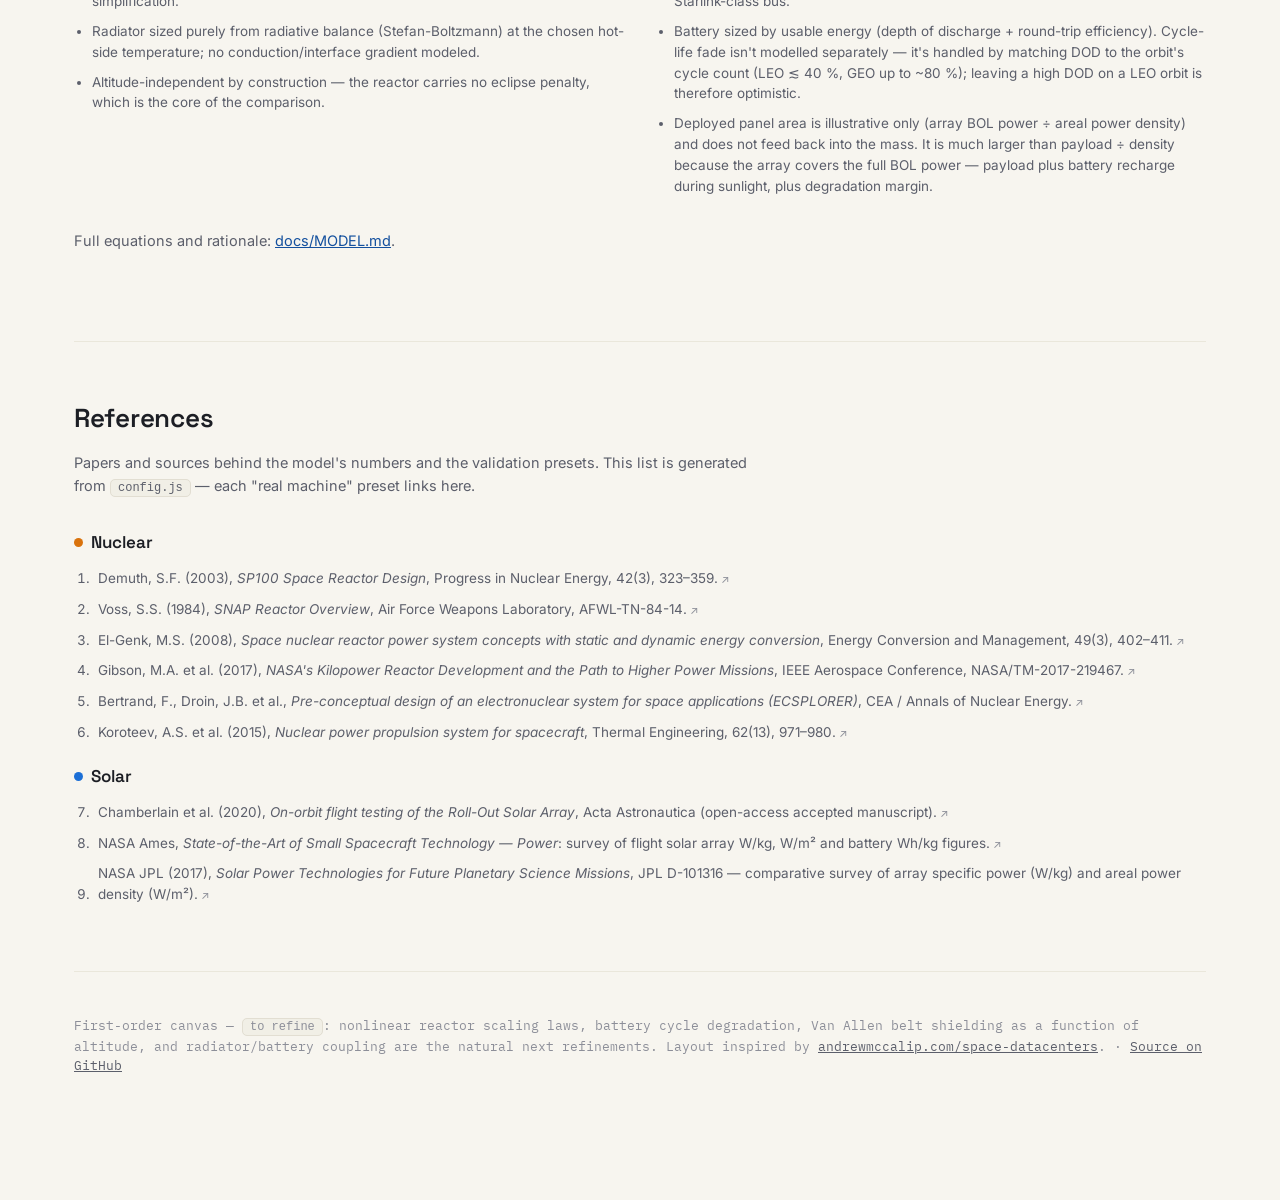
==== commit 3eed577a: "battery: document cycle-life/DOD/round-trip rationale, add DOD guidance, tighten round-trip range, f" ====
--- a/index.html
+++ b/index.html
@@ -189,7 +189,7 @@
         <li>The array must power the payload in full sun <i>and</i> recharge the battery before the next eclipse — sized for steady periodic operation at the worst-case beta.</li>
         <li>Linear cell degradation; the array is oversized at beginning of life (BOL) to still hold the required power at end of life.</li>
         <li>No dedicated radiator mass — assumes the array backside is sufficient, as on a Starlink-class bus.</li>
-        <li>Battery sized by usable energy only (depth of discharge + round-trip efficiency); cycle-life fade is not yet modeled — a future refinement.</li>
+        <li>Battery sized by usable energy (depth of discharge + round-trip efficiency). Cycle-life fade isn't modelled separately — it's handled by matching DOD to the orbit's cycle count (LEO ≲ 40 %, GEO up to ~80 %); leaving a high DOD on a LEO orbit is therefore optimistic.</li>
         <li>Deployed panel area is illustrative only (array BOL power ÷ areal power density) and does not feed back into the mass. It is much larger than payload ÷ density because the array covers the full BOL power — payload plus battery recharge during sunlight, plus degradation margin.</li>
       </ul>
     </div>
